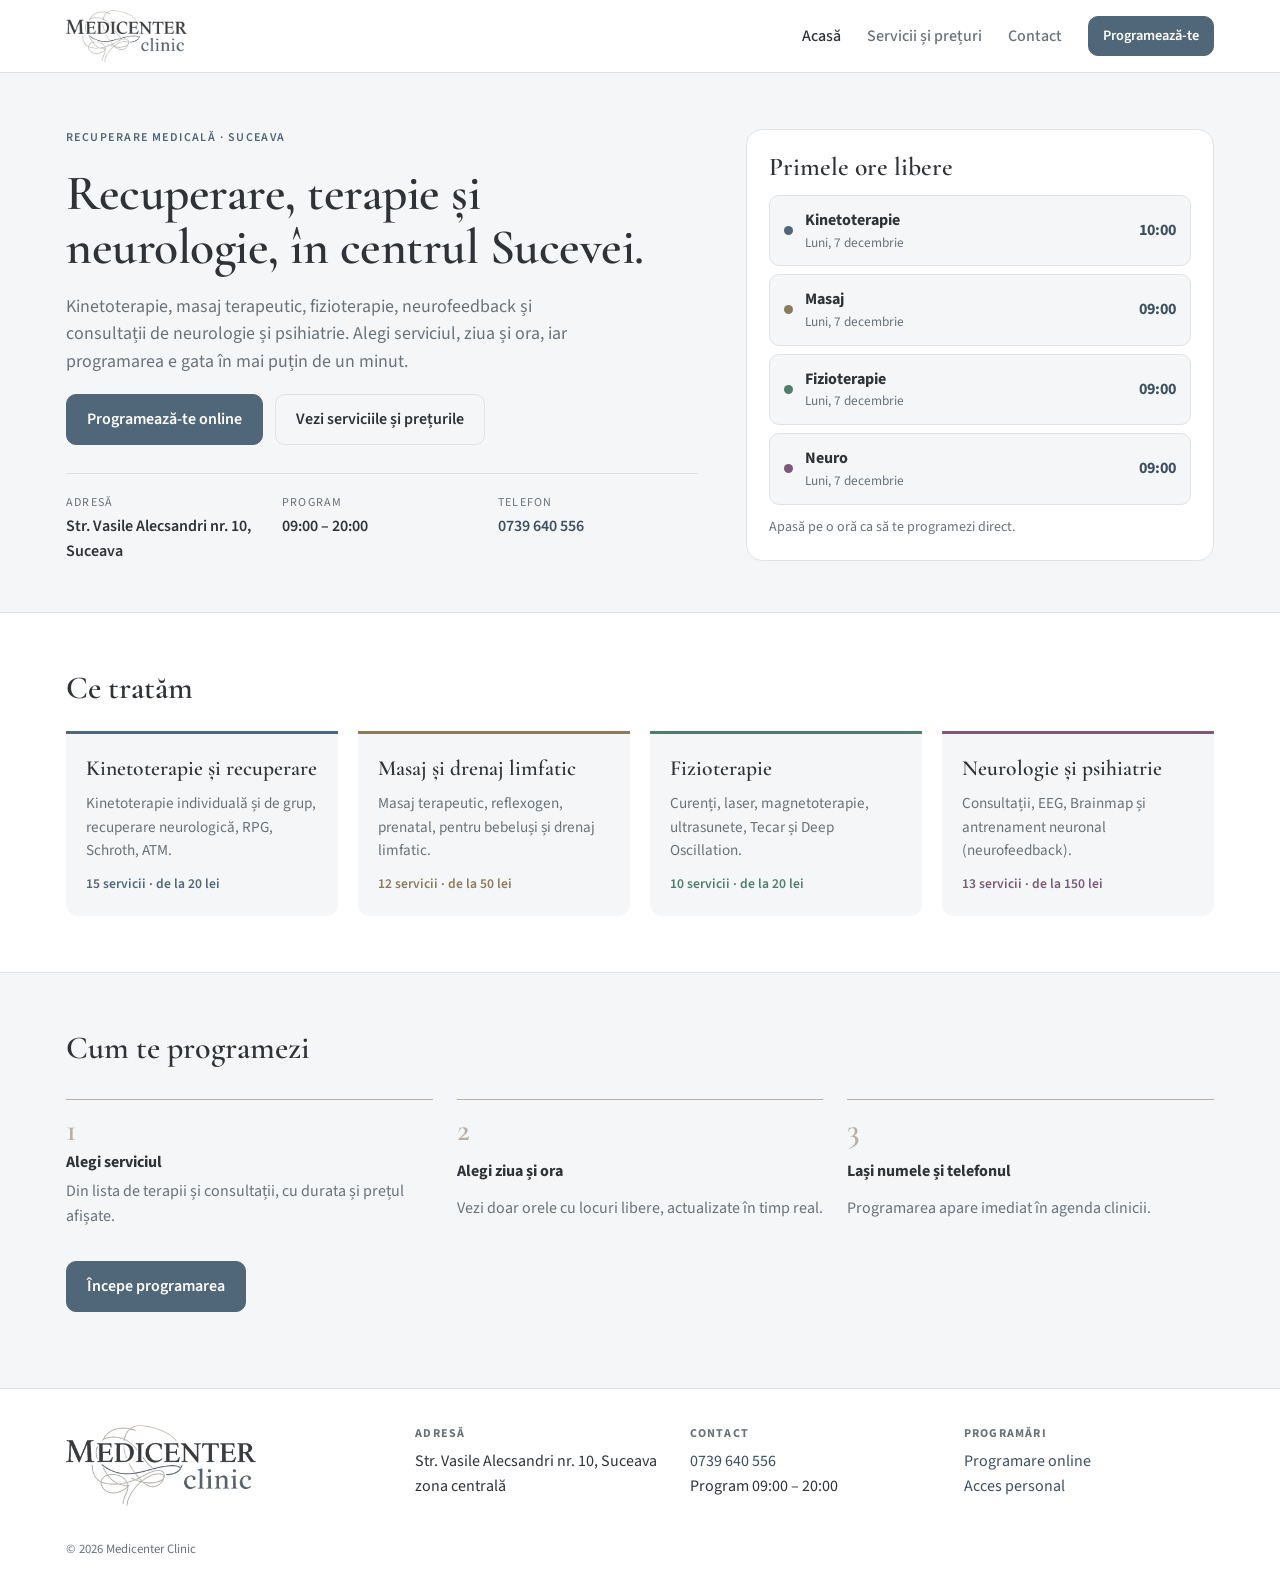
==== medicenter/index.html @ d3cb99fd "Add Medicenter Clinic site demo with online booking and staff agenda Static site (HTML, CSS, vanilla" ====
<!doctype html>
<html lang="ro">
<head>
<meta charset="utf-8">
<meta name="viewport" content="width=device-width, initial-scale=1, viewport-fit=cover">
<title>Medicenter Clinic · Suceava</title>
<meta name="description" content="Medicenter Clinic Suceava: kinetoterapie, masaj terapeutic, fizioterapie, neurofeedback, consultații de neurologie și psihiatrie. Programare online.">
<meta name="theme-color" content="#50677a">
<link rel="icon" href="img/logo.png">
<link rel="preconnect" href="https://fonts.googleapis.com">
<link rel="preconnect" href="https://fonts.gstatic.com" crossorigin>
<link rel="stylesheet" href="https://fonts.googleapis.com/css2?family=Cormorant+Garamond:wght@500;600;700&family=Source+Sans+3:wght@400;500;600;700&display=swap">
<link rel="stylesheet" href="css/style.css">
</head>
<body>
<!-- BODY:START -->
<header class="site-head">
  <div class="head-in">
    <a class="brand" href="#acasa" aria-label="Medicenter Clinic, prima pagină"><img src="img/logo.png" alt="Medicenter Clinic"></a>
    <button class="menu-btn" data-action="menu" aria-label="Meniu" aria-controls="menu">☰</button>
    <nav class="nav" id="menu">
      <a href="#acasa">Acasă</a>
      <a href="#servicii">Servicii și prețuri</a>
      <a href="#contact">Contact</a>
      <a class="btn primary small" href="#programare">Programează-te</a>
    </nav>
  </div>
</header>

<main id="app"></main>

<footer class="site-foot">
  <div class="wrap foot-in">
    <div>
      <img class="foot-logo" src="img/logo.png" alt="Medicenter Clinic">
    </div>
    <div>
      <h4>Adresă</h4>
      <p>Str. Vasile Alecsandri nr. 10, Suceava<br>zona centrală</p>
    </div>
    <div>
      <h4>Contact</h4>
      <p><a href="tel:+40739640556">0739 640 556</a><br>Program 09:00 – 20:00</p>
    </div>
    <div>
      <h4>Programări</h4>
      <p><a href="#programare">Programare online</a><br><a href="#admin">Acces personal</a></p>
    </div>
  </div>
  <p class="wrap copy">© 2026 Medicenter Clinic</p>
</footer>

<div class="toast" id="toast" role="status" aria-live="polite"></div>
<!-- BODY:END -->
<script src="js/data.js"></script>
<script src="js/utils.js"></script>
<script src="js/store.js"></script>
<script src="js/site.js"></script>
<script src="js/admin.js"></script>
<script src="js/main.js"></script>
</body>
</html>
---- medicenter/css/style.css ----
/* Layout: header cu logo, conținut pe o coloană de max 1180px, carduri doar pentru blocurile interactive.
   Culorile vin din logo: gri-cărbune pentru text, albastru-ardezie ca accent, bej-gri din liniile decorative. */
:root {
  --paper: #f5f6f7;
  --surface: #ffffff;
  --ink: #2f3337;
  --muted: #69727a;
  --line: #dfe3e6;
  --slate: #50677a;
  --slate-deep: #3c5061;
  --slate-soft: #e7edf2;
  --greige: #b8b0a3;
  --greige-soft: #efebe5;
  --ok: #2f7a5a;
  --ok-soft: #e3f1ea;
  --warn: #a8691b;
  --warn-soft: #f8eedf;
  --bad: #b04537;
  --bad-soft: #f7e5e2;
  --f-display: "Cormorant Garamond", "EB Garamond", Georgia, serif;
  --f-body: "Source Sans 3", "Segoe UI", system-ui, -apple-system, sans-serif;
  --radius: 12px;
  --gutter-l: max(16px, env(safe-area-inset-left, 0px));
  --gutter-r: max(16px, env(safe-area-inset-right, 0px));
  color-scheme: light;
}

* { box-sizing: border-box; }
html { -webkit-text-size-adjust: 100%; }
body {
  margin: 0;
  background: var(--paper);
  color: var(--ink);
  font: 400 16px/1.55 var(--f-body);
}
body::before {
  content: ""; position: fixed; inset: 0 0 auto; height: env(safe-area-inset-top, 0px);
  z-index: 30; background: var(--surface);
}
img { max-width: 100%; }
a { color: var(--slate-deep); }
h1, h2, h3 { text-wrap: balance; margin: 0; }
h1 { font: 600 clamp(2rem, 4.4vw, 3.1rem)/1.1 var(--f-display); letter-spacing: -0.01em; }
h2 { font: 600 1.6rem/1.2 var(--f-display); }
h3 { font-size: 1.05rem; font-weight: 600; }
p { margin: 0; }
button, input, select, textarea { font: inherit; color: inherit; }
:focus-visible { outline: 2px solid var(--slate); outline-offset: 2px; }
.sr { position: absolute; width: 1px; height: 1px; overflow: hidden; clip: rect(0 0 0 0); }
.muted { color: var(--muted); }
.small { font-size: 0.875rem; }
.eyebrow { text-transform: uppercase; letter-spacing: 0.12em; font-size: 0.75rem; font-weight: 600; color: var(--slate); }
.wrap { max-width: 1180px; margin: 0 auto; padding-left: var(--gutter-l); padding-right: var(--gutter-r); }

/* ---------- butoane ---------- */
.btn {
  display: inline-flex; align-items: center; justify-content: center; gap: 8px;
  padding: 12px 20px; border-radius: 10px; border: 1px solid var(--line);
  background: var(--surface); color: var(--ink); font-weight: 600; text-decoration: none; cursor: pointer;
  transition: background .15s, border-color .15s;
}
.btn:hover { border-color: var(--slate); }
.btn.primary { background: var(--slate); border-color: var(--slate); color: #fff; }
.btn.primary:hover { background: var(--slate-deep); }
.btn.ghost { background: transparent; }
.btn.small { padding: 8px 14px; font-size: 0.9rem; }
.btn.block { width: 100%; }
.btn.danger { background: var(--bad); border-color: var(--bad); color: #fff; }
.btn.danger-ghost { color: var(--bad); border-color: var(--bad-soft); background: var(--surface); }
.btn[disabled] { opacity: .45; cursor: not-allowed; }
.icon-btn {
  width: 36px; height: 36px; border-radius: 9px; border: 1px solid var(--line); background: var(--surface);
  cursor: pointer; font-size: 1.2rem; line-height: 1; display: inline-grid; place-items: center; color: var(--ink);
}
.icon-btn[disabled] { opacity: .35; cursor: not-allowed; }

/* ---------- header ---------- */
.site-head {
  position: sticky; top: env(safe-area-inset-top, 0px); z-index: 20;
  background: var(--surface); border-bottom: 1px solid var(--line);
}
.head-in {
  max-width: 1180px; margin: 0 auto; display: flex; align-items: center; justify-content: space-between; gap: 16px;
  padding: 10px var(--gutter-r) 10px var(--gutter-l);
}
.brand img { height: 52px; width: auto; display: block; }
.nav { display: flex; align-items: center; gap: 26px; }
.nav a:not(.btn) { color: var(--muted); text-decoration: none; font-weight: 500; }
.nav a:not(.btn).on, .nav a:not(.btn):hover { color: var(--ink); }
.menu-btn { display: none; background: none; border: 1px solid var(--line); border-radius: 9px; width: 42px; height: 42px; font-size: 1.2rem; cursor: pointer; }
body.is-admin .site-head, body.is-admin .site-foot { display: none; }

/* ---------- prima pagină ---------- */
.hero { display: grid; grid-template-columns: minmax(0, 1.35fr) minmax(0, 1fr); gap: 48px; padding-block: 56px 48px; align-items: start; }
.hero-text { display: grid; gap: 18px; min-width: 0; }
.lead { font-size: 1.12rem; color: var(--muted); max-width: 60ch; }
.hero-cta { display: flex; flex-wrap: wrap; gap: 12px; }
.facts { display: grid; grid-template-columns: repeat(3, minmax(0, 1fr)); gap: 16px; margin: 10px 0 0; padding-top: 20px; border-top: 1px solid var(--line); }
.facts dt { font-size: 0.75rem; text-transform: uppercase; letter-spacing: .1em; color: var(--muted); }
.facts dd { margin: 2px 0 0; font-weight: 600; }
.facts a { text-decoration: none; }
.nextfree {
  background: var(--surface); border: 1px solid var(--line); border-radius: 16px; padding: 22px;
  display: grid; gap: 12px; position: relative; overflow: hidden;
}
.nextfree ul { list-style: none; margin: 0; padding: 0; display: grid; gap: 8px; }
.nf {
  width: 100%; display: flex; align-items: center; gap: 12px; text-align: left; cursor: pointer;
  padding: 12px 14px; border-radius: 10px; border: 1px solid var(--line); background: var(--paper);
}
.nf:hover { border-color: var(--slate); background: var(--slate-soft); }
.nf-main { display: grid; flex: 1; min-width: 0; }
.nf-main small { color: var(--muted); }
.nf-time { font-weight: 700; font-variant-numeric: tabular-nums; color: var(--slate-deep); }
.dot { display: inline-block; width: 9px; height: 9px; border-radius: 50%; flex: none; margin-right: 6px; vertical-align: 1px; }
.nf .dot { margin: 0; }

.band { background: var(--surface); border-block: 1px solid var(--line); padding-block: 56px; }
.section-title { margin-bottom: 24px; font-size: 2rem; }
.cats { display: grid; grid-template-columns: repeat(4, minmax(0, 1fr)); gap: 20px; }
.cat {
  display: grid; gap: 10px; align-content: start; padding: 22px 20px; text-decoration: none; color: var(--ink);
  border-top: 3px solid var(--cat); background: var(--paper); border-radius: 0 0 var(--radius) var(--radius);
}
.cat:hover { background: var(--greige-soft); }
.cat h3 { font: 600 1.35rem/1.2 var(--f-display); }
.cat p { color: var(--muted); font-size: 0.95rem; }
.cat-meta { font-size: 0.85rem; font-weight: 600; color: var(--cat); }

.how { padding-block: 56px; display: grid; gap: 8px; justify-items: start; }
.steps-list { list-style: none; counter-reset: s; margin: 0 0 24px; padding: 0; display: grid; grid-template-columns: repeat(3, minmax(0, 1fr)); gap: 24px; width: 100%; }
.steps-list li { counter-increment: s; display: grid; gap: 4px; padding-top: 14px; border-top: 1px solid var(--greige); }
.steps-list li::before { content: counter(s); font: 600 2rem/1 var(--f-display); color: var(--greige); }
.steps-list span { color: var(--muted); }

/* ---------- pagini generale ---------- */
.page { padding-block: 44px 64px; display: grid; gap: 18px; }
.card { background: var(--surface); border: 1px solid var(--line); border-radius: var(--radius); padding: 22px; min-width: 0; }
.card-title { font: 600 1.35rem/1.2 var(--f-display); margin-bottom: 14px; }
.chips { display: flex; flex-wrap: wrap; gap: 8px; }
.chip { border: 1px solid var(--line); background: var(--surface); border-radius: 999px; padding: 7px 16px; cursor: pointer; font-weight: 500; }
.chip.on { background: var(--slate); border-color: var(--slate); color: #fff; }

/* listă de prețuri */
.pricelist { margin-top: 18px; }
.pricelist h2 { padding-bottom: 8px; border-bottom: 2px solid var(--cat); }
.pk-title { margin: 22px 0 4px; color: var(--muted); text-transform: uppercase; letter-spacing: .1em; font-size: 0.78rem; }
.prices { list-style: none; margin: 0; padding: 0; }
.prices li { display: grid; grid-template-columns: minmax(0, 1fr) auto auto; gap: 18px; align-items: center; padding: 14px 0; border-bottom: 1px solid var(--line); }
.p-name { min-width: 0; }
.p-name small, .svc-name small { display: block; color: var(--muted); font-size: 0.85rem; }
.p-price { font-weight: 600; text-align: right; font-variant-numeric: tabular-nums; max-width: 260px; }

/* contact */
.contact-grid { display: grid; grid-template-columns: repeat(3, minmax(0, 1fr)); gap: 18px; margin: 8px 0 10px; }
.contact-grid .card { display: grid; gap: 10px; align-content: start; justify-items: start; }
.big { font-size: 1.35rem; font-weight: 600; }
.big a { text-decoration: none; }
.contact > .btn { justify-self: start; }

/* ---------- programare ---------- */
.stepper { list-style: none; margin: 4px 0 6px; padding: 0; display: flex; flex-wrap: wrap; gap: 10px; }
.stepper li > * {
  display: inline-flex; align-items: center; gap: 10px; padding: 6px 16px 6px 6px; border-radius: 999px;
  border: 1px solid var(--line); background: var(--surface); color: var(--muted); font-weight: 500;
}
.stepper button { cursor: pointer; }
.stepper i { font-style: normal; width: 26px; height: 26px; border-radius: 50%; display: grid; place-items: center; background: var(--paper); font-weight: 700; font-size: 0.85rem; }
.stepper .on > * { border-color: var(--slate); color: var(--ink); font-weight: 600; }
.stepper .on i { background: var(--slate-soft); color: var(--slate-deep); }
.stepper .done > * { color: var(--ink); }
.stepper .done i { background: var(--slate); color: #fff; }

.bk-grid { display: grid; grid-template-columns: minmax(0, 1fr) 320px; gap: 20px; align-items: start; }
.bk-main { display: grid; gap: 16px; min-width: 0; }
.summary { position: sticky; top: calc(env(safe-area-inset-top, 0px) + 84px); display: grid; gap: 4px; }
.summary .btn { margin-top: 12px; }
.sum-row { display: flex; justify-content: space-between; gap: 14px; padding: 9px 0; border-bottom: 1px dashed var(--line); font-size: 0.95rem; }
.sum-row span { color: var(--muted); }
.sum-row b { text-align: right; }

.svc-pick { list-style: none; margin: 16px 0 0; padding: 0; display: grid; gap: 8px; }
.svc {
  width: 100%; display: flex; justify-content: space-between; align-items: center; gap: 16px; text-align: left;
  padding: 13px 16px; border-radius: 10px; border: 1px solid var(--line); background: var(--surface); cursor: pointer;
}
.svc:hover { border-color: var(--slate); }
.svc.on { border-color: var(--slate); background: var(--slate-soft); box-shadow: inset 3px 0 0 var(--slate); }
.svc-name { min-width: 0; font-weight: 500; }
.svc-price { font-weight: 600; white-space: nowrap; font-variant-numeric: tabular-nums; }

.date-grid { display: grid; grid-template-columns: minmax(0, 1fr) minmax(0, 1fr); gap: 16px; }
.cal-head { display: flex; justify-content: space-between; align-items: center; }
.cal-head .card-title { margin: 0; }
.cal-nav { display: flex; gap: 6px; }
.cal { display: grid; grid-template-columns: repeat(7, minmax(0, 1fr)); gap: 5px; margin-top: 14px; text-align: center; }
.cal .dn { font-size: 0.75rem; color: var(--muted); font-weight: 600; padding-bottom: 4px; }
.cal .d { aspect-ratio: 1 / 1; max-height: 46px; border-radius: 9px; display: grid; place-items: center; font-variant-numeric: tabular-nums; border: 0; }
.cal .d.off { color: #c2c8cd; }
.cal .d.full { color: var(--muted); text-decoration: line-through; background: var(--paper); }
.cal .d.free { background: var(--slate-soft); color: var(--slate-deep); font-weight: 700; cursor: pointer; }
.cal .d.free:hover { outline: 1px solid var(--slate); }
.cal .d.sel { background: var(--slate); color: #fff; }
.legend { display: flex; flex-wrap: wrap; gap: 14px; margin-top: 14px; font-size: 0.8rem; color: var(--muted); }
.lg { display: inline-block; width: 10px; height: 10px; border-radius: 3px; margin-right: 6px; vertical-align: -1px; }
.lg.free { background: var(--slate-soft); } .lg.sel { background: var(--slate); } .lg.full { background: var(--line); }

.slots { display: grid; grid-template-columns: repeat(3, minmax(0, 1fr)); gap: 8px; }
.slot {
  display: grid; gap: 1px; padding: 10px 4px; border-radius: 10px; border: 1px solid var(--line); background: var(--surface);
  text-align: center; font-weight: 700; font-variant-numeric: tabular-nums; cursor: pointer;
}
.slot small { font-size: 0.72rem; font-weight: 500; color: var(--ok); }
.slot.few small { color: var(--warn); }
.slot.full { background: var(--paper); border-color: transparent; color: #a5adb3; cursor: default; text-decoration: line-through; }
.slot.full small { color: #a5adb3; text-decoration: none; }
.slot.sel { background: var(--slate); border-color: var(--slate); color: #fff; }
.slot.sel small { color: #dbe5ec; }
.slot:not(.full):hover { border-color: var(--slate); }
.bk-actions { display: flex; justify-content: space-between; gap: 12px; flex-wrap: wrap; }

.form { display: grid; gap: 6px; }
.form label { font-size: 0.875rem; color: var(--muted); margin-top: 8px; }
.form input:not([type=checkbox]), .form select, .form textarea {
  width: 100%; padding: 11px 13px; border: 1px solid var(--line); border-radius: 9px; background: var(--surface); min-width: 0;
}
.form input:focus, .form select:focus, .form textarea:focus { border-color: var(--slate); outline: none; box-shadow: 0 0 0 3px var(--slate-soft); }
.form .check { display: flex; gap: 10px; align-items: flex-start; color: var(--ink); margin: 12px 0 6px; }
.form .check input { margin-top: 4px; width: 18px; height: 18px; accent-color: var(--slate); flex: none; }
.form-error { color: var(--bad); background: var(--bad-soft); padding: 9px 12px; border-radius: 8px; font-size: 0.9rem; }
.form .bk-actions, .form > .btn { margin-top: 12px; }
.row2 { display: grid; grid-template-columns: minmax(0, 1fr) minmax(0, 1fr); gap: 10px; }

.done-card { max-width: 640px; display: grid; gap: 8px; }
.done-card h1 { margin-bottom: 10px; font-size: clamp(1.8rem, 4vw, 2.5rem); }
.done-card .muted { margin-top: 12px; }

/* ---------- footer ---------- */
.site-foot { background: var(--surface); border-top: 1px solid var(--line); padding-block: 36px 20px; margin-top: 20px; }
.foot-in { display: grid; grid-template-columns: 1.3fr 1fr 1fr 1fr; gap: 24px; }
.foot-logo { width: 190px; }
.site-foot h4 { margin: 0 0 6px; font-size: 0.75rem; text-transform: uppercase; letter-spacing: .1em; color: var(--muted); }
.site-foot a { text-decoration: none; }
.copy { margin-top: 26px; font-size: 0.8rem; color: var(--muted); }

.toast {
  position: fixed; left: 50%; bottom: calc(20px + env(safe-area-inset-bottom, 0px)); transform: translate(-50%, 20px);
  background: var(--ink); color: #fff; padding: 12px 18px; border-radius: 10px; font-weight: 500; z-index: 50;
  opacity: 0; pointer-events: none; transition: opacity .2s, transform .2s; max-width: calc(100vw - 32px);
}
.toast.show { opacity: 1; transform: translate(-50%, 0); }
.toast.ok { background: var(--ok); }
.toast.bad { background: var(--bad); }

/* ---------- admin ---------- */
.admin-login { min-height: 100vh; display: grid; place-items: center; padding: 24px var(--gutter-r) 24px var(--gutter-l); }
.admin-login .form { width: min(400px, 100%); gap: 8px; }
.login-logo { width: 200px; margin: 0 auto 10px; display: block; }
.admin-login h1 { font-size: 1.8rem; }
.demo-note { font-size: 0.82rem; color: var(--warn); background: var(--warn-soft); padding: 8px 12px; border-radius: 8px; margin-top: 8px; }

.adm-bar { background: var(--surface); border-bottom: 1px solid var(--line); position: sticky; top: env(safe-area-inset-top, 0px); z-index: 20; }
.adm-bar-in { display: flex; align-items: center; gap: 20px; padding: 8px var(--gutter-r) 8px var(--gutter-l); flex-wrap: wrap; }
.adm-brand img { height: 36px; display: block; }
.adm-tabs { display: flex; gap: 4px; }
.adm-tabs button { border: 0; background: none; padding: 9px 14px; border-radius: 9px; font-weight: 600; color: var(--muted); cursor: pointer; }
.adm-tabs button.on { background: var(--slate-soft); color: var(--slate-deep); }
.adm-bar-right { margin-left: auto; display: flex; gap: 8px; }

.adm-body { display: grid; grid-template-columns: minmax(0, 1fr) 320px; gap: 18px; padding: 18px var(--gutter-r) 40px var(--gutter-l); align-items: start; }
.adm-main { min-width: 0; display: grid; gap: 12px; }
.adm-toolbar { display: flex; justify-content: space-between; align-items: center; gap: 12px; flex-wrap: wrap; }
.tb-group { display: flex; align-items: center; gap: 8px; flex-wrap: wrap; }
.adm-title { font: 600 1.6rem/1.2 var(--f-display); margin-left: 6px; }
.adm-toolbar select { padding: 8px 12px; border: 1px solid var(--line); border-radius: 9px; background: var(--surface); }
.adm-legend { display: flex; flex-wrap: wrap; gap: 16px; font-size: 0.82rem; color: var(--muted); align-items: center; }
.adm-legend i { display: inline-block; width: 9px; height: 9px; border-radius: 50%; margin-right: 6px; }
.cap-info { margin-left: auto; }
.cap-info b { color: var(--ink); }

.day-tabs { display: grid; grid-auto-flow: column; grid-auto-columns: minmax(0, 1fr); gap: 6px; }
.day-tabs button { border: 1px solid var(--line); background: var(--surface); border-radius: 10px; padding: 6px 0; display: grid; font-size: 0.75rem; color: var(--muted); cursor: pointer; }
.day-tabs b { font-size: 1.1rem; color: var(--ink); }
.day-tabs .on { background: var(--slate); border-color: var(--slate); color: #dbe5ec; }
.day-tabs .on b { color: #fff; }
.day-tabs .today:not(.on) { border-color: var(--slate); }

.ag-scroll { overflow-x: auto; background: var(--surface); border: 1px solid var(--line); border-radius: var(--radius); }
.ag { display: grid; min-width: 0; }
.ag-corner, .ag-day { position: sticky; top: 0; background: var(--surface); border-bottom: 1px solid var(--line); z-index: 2; }
.ag-day { text-align: center; padding: 8px 4px; font-size: 0.78rem; color: var(--muted); border-left: 1px solid var(--line); }
.ag-day b { display: block; font-size: 1.2rem; color: var(--ink); }
.ag-day.today b { color: var(--slate); }
.ag-day.today { box-shadow: inset 0 -3px 0 var(--slate); }
.ag-hour { font-size: 0.75rem; color: var(--muted); text-align: right; padding: 6px 8px 0 0; border-bottom: 1px solid var(--line); font-variant-numeric: tabular-nums; }
.ag-cell {
  border-left: 1px solid var(--line); border-bottom: 1px solid var(--line); padding: 4px; min-height: 64px;
  display: flex; flex-direction: column; gap: 3px; cursor: copy; min-width: 0;
}
.ag-cell:hover { background: var(--paper); }
.ag-cell.past { background: repeating-linear-gradient(-45deg, transparent 0 6px, #f3f4f5 6px 7px); }
.ag-cell.lvl-lo { background: var(--ok-soft); }
.ag-cell.lvl-mid { background: var(--warn-soft); }
.ag-cell.lvl-full { background: var(--bad-soft); }
.ag-cell.picked { outline: 2px dashed var(--slate); outline-offset: -2px; }
.ag-cell.drop-ok { outline: 2px dashed var(--ok); outline-offset: -2px; background: var(--ok-soft); }
.ag-cell.drop-bad { outline: 2px dashed var(--bad); outline-offset: -2px; background: var(--bad-soft); }
.cell-top { display: flex; justify-content: flex-end; min-height: 18px; }
.cnt { font-size: 0.7rem; font-weight: 700; padding: 1px 7px; border-radius: 999px; color: #fff; font-variant-numeric: tabular-nums; }
.cnt.lo { background: var(--ok); } .cnt.mid { background: var(--warn); } .cnt.full { background: var(--bad); }
.cnt.empty { color: var(--muted); background: transparent; border: 1px solid var(--line); }
.cnt.neutral { background: var(--slate-soft); color: var(--slate-deep); }
.bchip {
  display: grid; text-align: left; border-left: 3px solid var(--cat); background: var(--surface);
  border-radius: 6px; padding: 3px 6px; cursor: pointer; box-shadow: 0 0 0 1px var(--line); min-width: 0;
}
.bchip[draggable="true"] { cursor: grab; }
.bchip:hover { box-shadow: 0 0 0 1px var(--slate); }
.bchip.on { box-shadow: 0 0 0 2px var(--slate); }
.bchip.cont { opacity: .65; }
.bchip.dragging { opacity: .4; }
.bn { font-size: 0.8rem; font-weight: 600; white-space: nowrap; overflow: hidden; text-overflow: ellipsis; }
.bs { font-size: 0.7rem; color: var(--muted); white-space: nowrap; overflow: hidden; text-overflow: ellipsis; }

.adm-panel { display: grid; gap: 12px; position: sticky; top: calc(env(safe-area-inset-top, 0px) + 70px); }
.adm-panel .card { padding: 18px; display: grid; gap: 6px; }
.adm-panel h3 { margin-bottom: 4px; }
.panel-head { display: flex; justify-content: space-between; align-items: flex-start; gap: 10px; }
.panel-head .card-title { margin: 0; }
.kv { display: flex; justify-content: space-between; gap: 12px; padding: 7px 0; border-bottom: 1px dashed var(--line); font-size: 0.92rem; }
.kv span { color: var(--muted); }
.kv b { text-align: right; }
.tag { justify-self: start; font-size: 0.72rem; font-weight: 700; text-transform: uppercase; letter-spacing: .06em; padding: 3px 9px; border-radius: 999px; background: var(--warn-soft); color: var(--warn); }
.tag.online { background: var(--ok-soft); color: var(--ok); }
.tag.phone { background: var(--slate-soft); color: var(--slate-deep); }
.note-box { background: var(--greige-soft); border-radius: 8px; padding: 10px 12px; font-size: 0.9rem; margin-top: 6px; }
.help ul { margin: 0; padding-left: 18px; display: grid; gap: 6px; font-size: 0.9rem; color: var(--muted); }

.adm-settings { padding-block: 24px 48px; display: grid; gap: 18px; max-width: 760px; }
.adm-settings .adm-title { margin: 0 0 10px; }
.adm-settings h3 { margin-top: 18px; }
.cap-grid { display: grid; grid-template-columns: minmax(0, 1fr) 110px; gap: 8px 14px; align-items: center; margin-top: 6px; }
.cap-grid label { margin: 0; color: var(--ink); }
.days { border: 0; padding: 0; margin: 12px 0 0; display: flex; flex-wrap: wrap; gap: 8px 16px; }
.days legend { font-size: 0.875rem; color: var(--muted); margin-bottom: 6px; }
.days label { display: flex; align-items: center; gap: 6px; margin: 0; color: var(--ink); }
.days input { accent-color: var(--slate); width: 17px; height: 17px; }
.inline { display: flex; align-items: center; gap: 10px; }
.inline input { width: 110px !important; }

/* ---------- ecrane mici ---------- */
@media (max-width: 980px) {
  .hero { grid-template-columns: minmax(0, 1fr); padding-block: 36px; }
  .cats { grid-template-columns: repeat(2, minmax(0, 1fr)); }
  .bk-grid { grid-template-columns: minmax(0, 1fr); }
  .summary { position: static; }
  .adm-body { grid-template-columns: minmax(0, 1fr); }
  .adm-panel { position: static; }
}
@media (max-width: 760px) {
  .menu-btn { display: block; }
  .nav { display: none; position: absolute; left: 0; right: 0; top: 100%; background: var(--surface); border-bottom: 1px solid var(--line);
    flex-direction: column; align-items: stretch; gap: 0; padding: 8px var(--gutter-r) 16px var(--gutter-l); }
  .nav.open { display: flex; }
  .nav a:not(.btn) { padding: 12px 0; border-bottom: 1px solid var(--line); }
  .nav .btn { margin-top: 12px; }
  .brand img { height: 38px; }
  .facts { grid-template-columns: minmax(0, 1fr); }
  .cats, .steps-list, .contact-grid, .date-grid { grid-template-columns: minmax(0, 1fr); }
  .prices li { grid-template-columns: minmax(0, 1fr) auto; }
  .prices li .btn { grid-column: 1 / -1; justify-self: start; }
  .p-price { text-align: right; }
  .foot-in { grid-template-columns: minmax(0, 1fr) minmax(0, 1fr); }
  .adm-title { font-size: 1.3rem; }
  .cap-info { margin-left: 0; }
  .adm-bar-in { gap: 10px; }
  .adm-bar-right .btn { padding: 7px 10px; }
}
@media (prefers-reduced-motion: reduce) {
  * { transition: none !important; scroll-behavior: auto !important; }
}
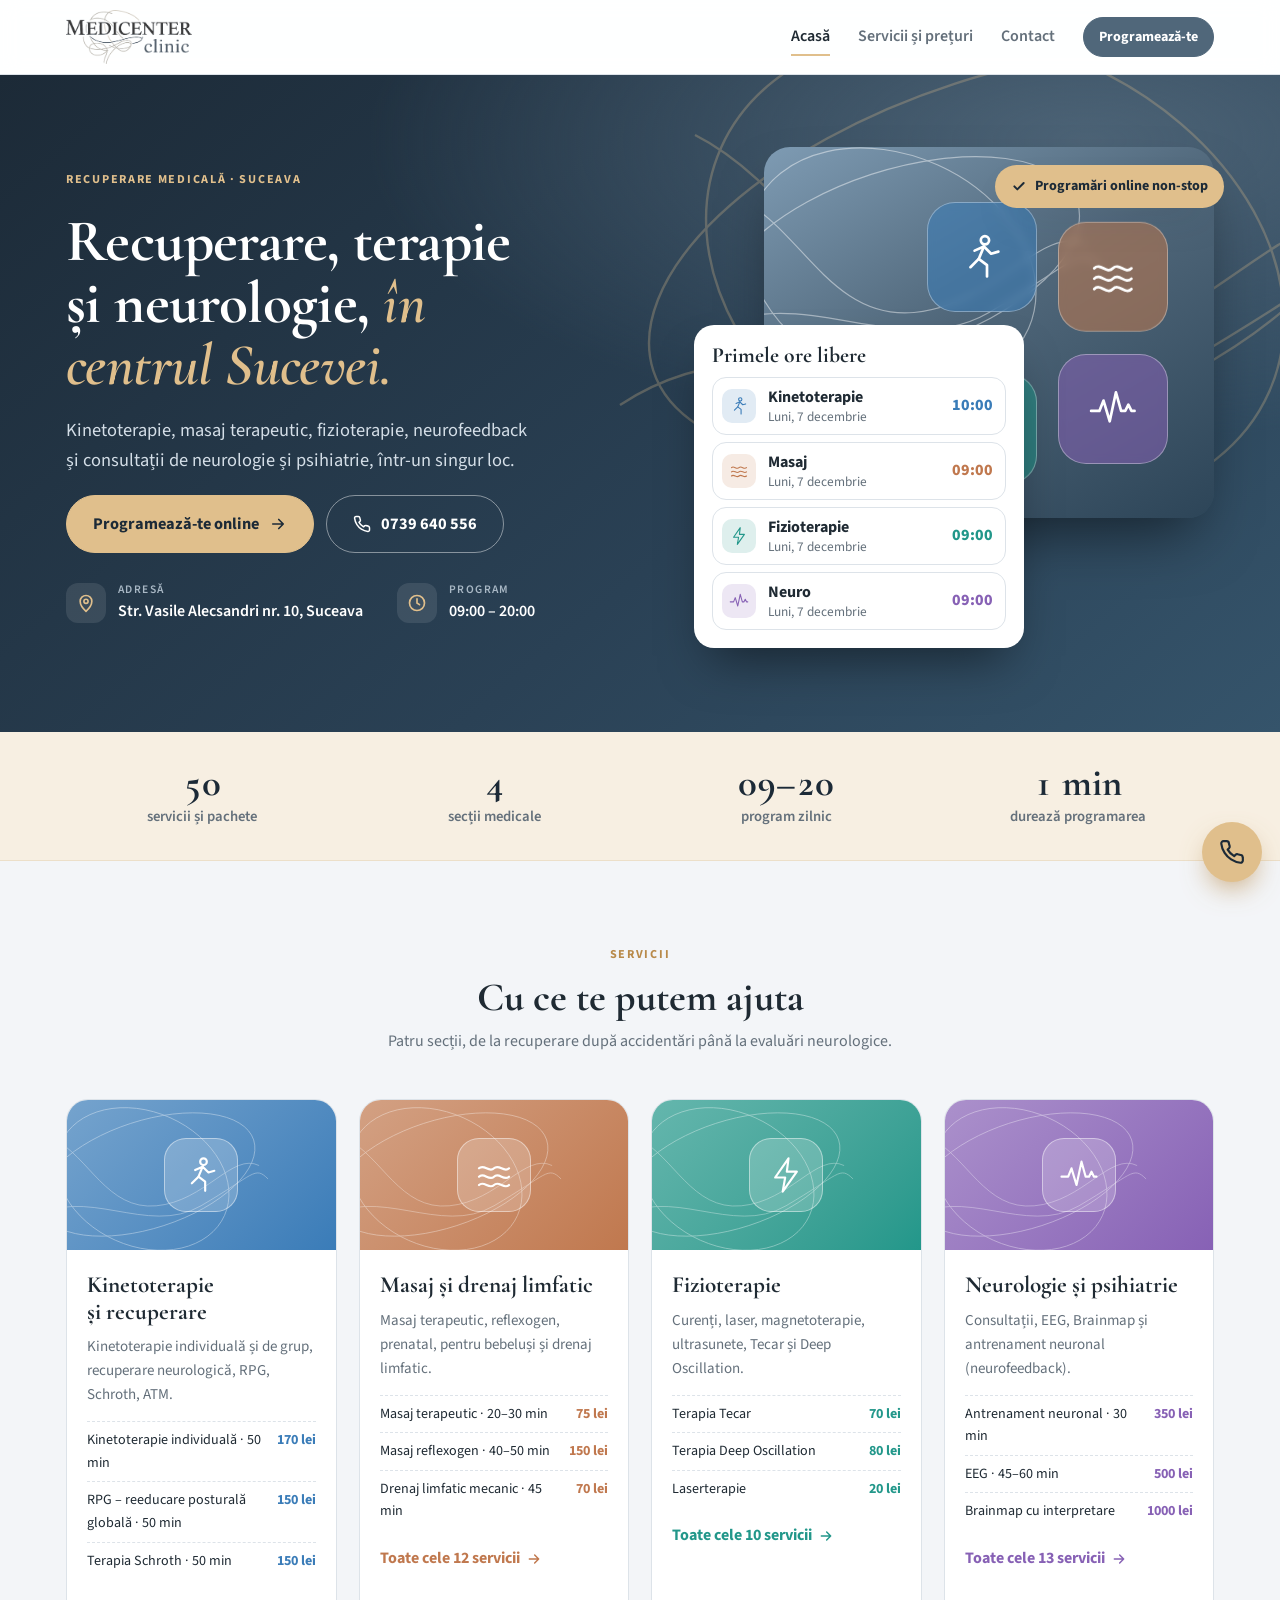
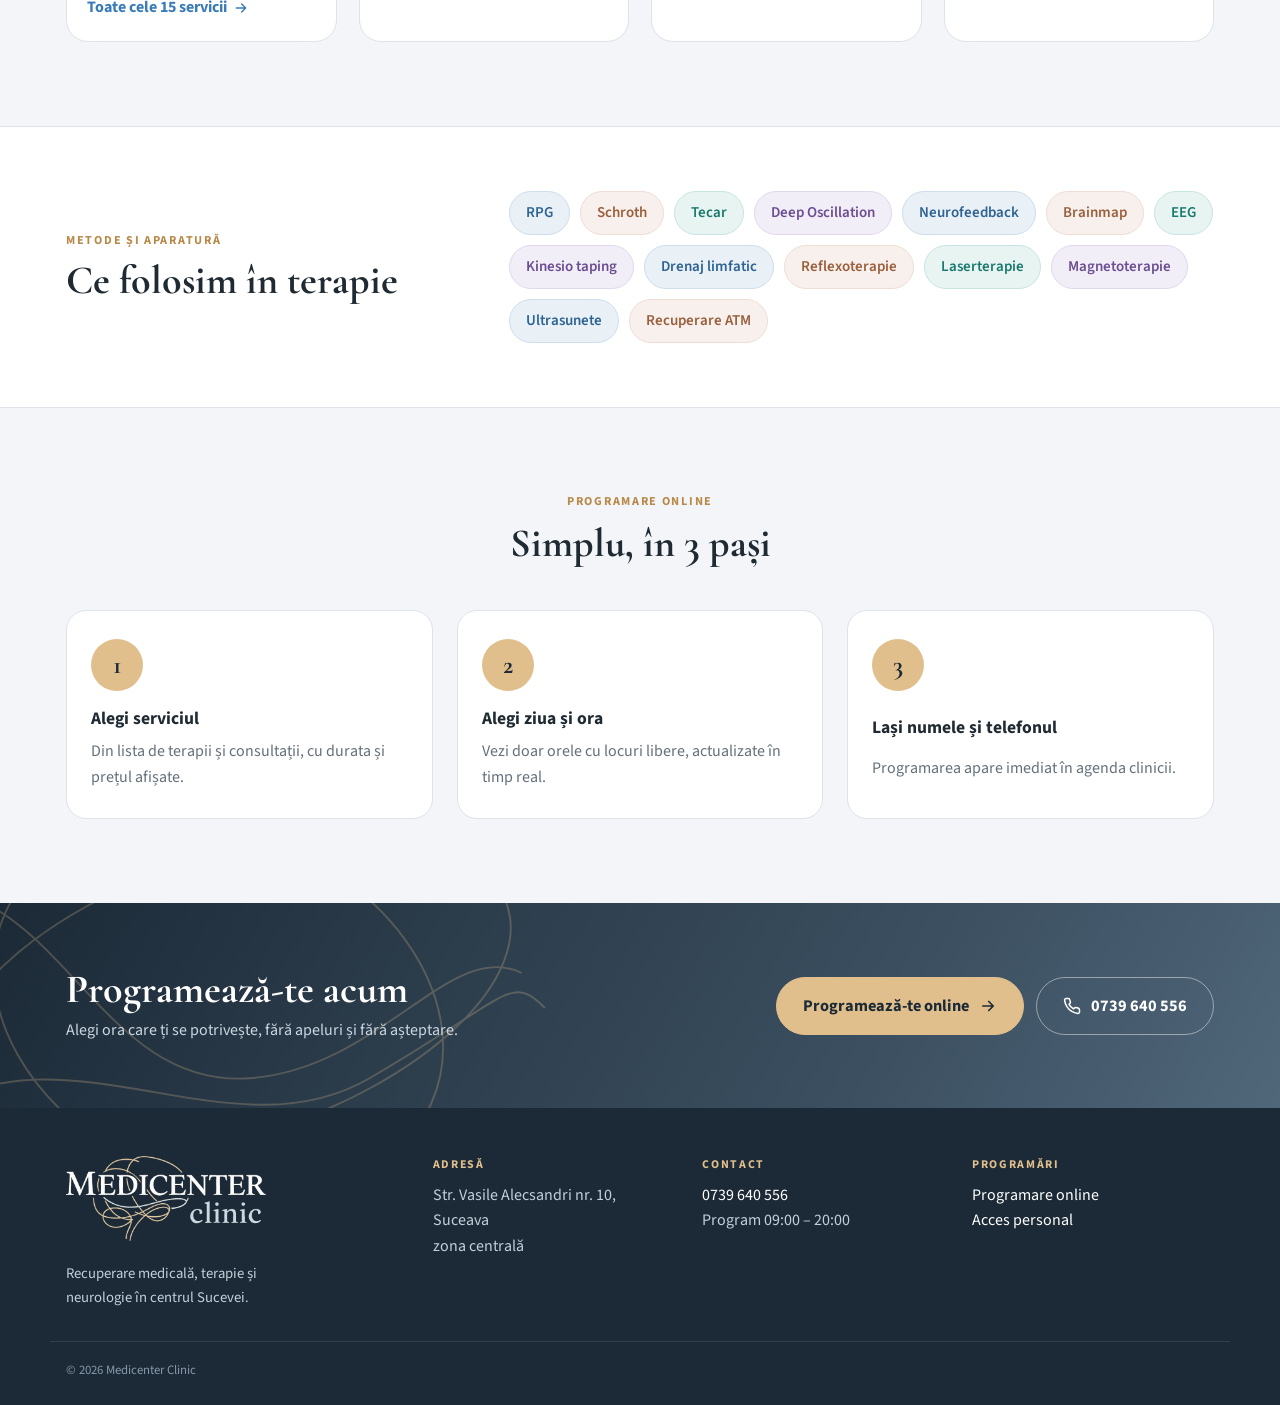
==== commit 3b296a16: "Redesign Medicenter site with livelier visuals and installable staff agenda Dark brand hero with log" ====
--- a/medicenter/index.html
+++ b/medicenter/index.html
@@ -5,11 +5,12 @@
 <meta name="viewport" content="width=device-width, initial-scale=1, viewport-fit=cover">
 <title>Medicenter Clinic · Suceava</title>
 <meta name="description" content="Medicenter Clinic Suceava: kinetoterapie, masaj terapeutic, fizioterapie, neurofeedback, consultații de neurologie și psihiatrie. Programare online.">
-<meta name="theme-color" content="#50677a">
-<link rel="icon" href="img/logo.png">
+<meta name="theme-color" content="#1f2d3a">
+<link rel="icon" href="img/icon-192.png">
+<link rel="apple-touch-icon" href="img/icon-192.png">
 <link rel="preconnect" href="https://fonts.googleapis.com">
 <link rel="preconnect" href="https://fonts.gstatic.com" crossorigin>
-<link rel="stylesheet" href="https://fonts.googleapis.com/css2?family=Cormorant+Garamond:wght@500;600;700&family=Source+Sans+3:wght@400;500;600;700&display=swap">
+<link rel="stylesheet" href="https://fonts.googleapis.com/css2?family=Cormorant+Garamond:ital,wght@0,500;0,600;0,700;1,600&family=Source+Sans+3:wght@400;500;600;700&display=swap">
 <link rel="stylesheet" href="css/style.css">
 </head>
 <body>
@@ -32,7 +33,8 @@
 <footer class="site-foot">
   <div class="wrap foot-in">
     <div>
-      <img class="foot-logo" src="img/logo.png" alt="Medicenter Clinic">
+      <img class="foot-logo" src="img/logo-light.png" alt="Medicenter Clinic">
+      <p class="foot-tag">Recuperare medicală, terapie și neurologie în centrul Sucevei.</p>
     </div>
     <div>
       <h4>Adresă</h4>
@@ -44,11 +46,13 @@
     </div>
     <div>
       <h4>Programări</h4>
-      <p><a href="#programare">Programare online</a><br><a href="#admin">Acces personal</a></p>
+      <p><a href="#programare">Programare online</a><br><a href="agenda.html">Acces personal</a></p>
     </div>
   </div>
   <p class="wrap copy">© 2026 Medicenter Clinic</p>
 </footer>
+
+<a class="fab" href="tel:+40739640556" aria-label="Sună la clinică: 0739 640 556"><svg viewBox="0 0 24 24" fill="none" stroke="currentColor" stroke-width="2" stroke-linecap="round" stroke-linejoin="round"><path d="M22 16.9v3a2 2 0 0 1-2.2 2 19.8 19.8 0 0 1-8.6-3.1 19.5 19.5 0 0 1-6-6A19.8 19.8 0 0 1 2.1 4.2 2 2 0 0 1 4.1 2h3a2 2 0 0 1 2 1.7c.1.9.4 1.8.7 2.7a2 2 0 0 1-.5 2.1L8 9.8a16 16 0 0 0 6 6l1.3-1.3a2 2 0 0 1 2.1-.4c.9.3 1.8.6 2.7.7a2 2 0 0 1 1.7 2z"/></svg></a>
 
 <div class="toast" id="toast" role="status" aria-live="polite"></div>
 <!-- BODY:END -->
--- a/medicenter/css/style.css
+++ b/medicenter/css/style.css
@@ -1,325 +1,502 @@
-/* Layout: header cu logo, conținut pe o coloană de max 1180px, carduri doar pentru blocurile interactive.
-   Culorile vin din logo: gri-cărbune pentru text, albastru-ardezie ca accent, bej-gri din liniile decorative. */
+/* Layout: benzi pe toată lățimea (hero închis, statistici, secții, bandă de programare), conținut max 1180px.
+   Culori din logo: bleumarin-ardezie pentru benzile închise, auriu-nisip din liniile decorative ca accent,
+   plus câte o culoare vie pentru fiecare secție (kineto albastru, masaj teracotă, fizio turcoaz, neuro violet). */
 :root {
-  --paper: #f5f6f7;
-  --surface: #ffffff;
-  --ink: #2f3337;
-  --muted: #69727a;
-  --line: #dfe3e6;
+  --navy: #1c2a37;
+  --navy-2: #2a4155;
   --slate: #50677a;
   --slate-deep: #3c5061;
-  --slate-soft: #e7edf2;
-  --greige: #b8b0a3;
-  --greige-soft: #efebe5;
-  --ok: #2f7a5a;
-  --ok-soft: #e3f1ea;
-  --warn: #a8691b;
-  --warn-soft: #f8eedf;
-  --bad: #b04537;
-  --bad-soft: #f7e5e2;
+  --slate-soft: #e6eef4;
+  --sand: #e0bf8c;
+  --sand-deep: #b88a4a;
+  --sand-soft: #f7efe2;
+  --paper: #f3f5f8;
+  --surface: #ffffff;
+  --ink: #1f2a33;
+  --muted: #64707b;
+  --line: #dde3e9;
+  --ok: #23845f;
+  --ok-soft: #e1f3ea;
+  --warn: #b0701c;
+  --warn-soft: #fbefdc;
+  --bad: #b8433a;
+  --bad-soft: #f9e4e1;
   --f-display: "Cormorant Garamond", "EB Garamond", Georgia, serif;
   --f-body: "Source Sans 3", "Segoe UI", system-ui, -apple-system, sans-serif;
-  --radius: 12px;
+  --radius: 16px;
+  --shadow: 0 18px 40px -18px rgba(28, 42, 55, .35);
   --gutter-l: max(16px, env(safe-area-inset-left, 0px));
   --gutter-r: max(16px, env(safe-area-inset-right, 0px));
   color-scheme: light;
 }
 
 * { box-sizing: border-box; }
-html { -webkit-text-size-adjust: 100%; }
-body {
-  margin: 0;
-  background: var(--paper);
-  color: var(--ink);
-  font: 400 16px/1.55 var(--f-body);
-}
+html { -webkit-text-size-adjust: 100%; scroll-behavior: smooth; }
+body { margin: 0; background: var(--paper); color: var(--ink); font: 400 16px/1.6 var(--f-body); overflow-x: hidden; }
 body::before {
   content: ""; position: fixed; inset: 0 0 auto; height: env(safe-area-inset-top, 0px);
   z-index: 30; background: var(--surface);
 }
-img { max-width: 100%; }
+img, svg { max-width: 100%; }
 a { color: var(--slate-deep); }
 h1, h2, h3 { text-wrap: balance; margin: 0; }
-h1 { font: 600 clamp(2rem, 4.4vw, 3.1rem)/1.1 var(--f-display); letter-spacing: -0.01em; }
-h2 { font: 600 1.6rem/1.2 var(--f-display); }
-h3 { font-size: 1.05rem; font-weight: 600; }
+h1 { font: 700 clamp(2.3rem, 5vw, 3.7rem)/1.05 var(--f-display); letter-spacing: -0.01em; }
+h2 { font: 700 clamp(1.8rem, 3.4vw, 2.5rem)/1.12 var(--f-display); }
+h3 { font-size: 1.05rem; font-weight: 700; }
 p { margin: 0; }
 button, input, select, textarea { font: inherit; color: inherit; }
-:focus-visible { outline: 2px solid var(--slate); outline-offset: 2px; }
+:focus-visible { outline: 2px solid var(--sand-deep); outline-offset: 2px; }
 .sr { position: absolute; width: 1px; height: 1px; overflow: hidden; clip: rect(0 0 0 0); }
 .muted { color: var(--muted); }
 .small { font-size: 0.875rem; }
-.eyebrow { text-transform: uppercase; letter-spacing: 0.12em; font-size: 0.75rem; font-weight: 600; color: var(--slate); }
+.eyebrow { text-transform: uppercase; letter-spacing: 0.14em; font-size: 0.76rem; font-weight: 700; color: var(--sand-deep); }
+.eyebrow.light { color: var(--sand); }
 .wrap { max-width: 1180px; margin: 0 auto; padding-left: var(--gutter-l); padding-right: var(--gutter-r); }
+.ico { display: inline-grid; place-items: center; width: 40px; height: 40px; border-radius: 12px; flex: none; }
+.ico svg { width: 20px; height: 20px; }
+
+/* linii decorative inspirate din logo */
+.swirl { position: absolute; pointer-events: none; stroke: currentColor; stroke-width: 1.6; opacity: .35; }
+.swirl ellipse, .swirl path { stroke-dasharray: 1400; stroke-dashoffset: 0; animation: draw 2.4s ease-out both; }
+@keyframes draw { from { stroke-dashoffset: 1400; } }
 
 /* ---------- butoane ---------- */
 .btn {
-  display: inline-flex; align-items: center; justify-content: center; gap: 8px;
-  padding: 12px 20px; border-radius: 10px; border: 1px solid var(--line);
-  background: var(--surface); color: var(--ink); font-weight: 600; text-decoration: none; cursor: pointer;
-  transition: background .15s, border-color .15s;
-}
-.btn:hover { border-color: var(--slate); }
+  display: inline-flex; align-items: center; justify-content: center; gap: 10px;
+  padding: 12px 20px; border-radius: 999px; border: 1.5px solid var(--line);
+  background: var(--surface); color: var(--ink); font-weight: 700; text-decoration: none; cursor: pointer;
+  transition: background .2s, border-color .2s, transform .2s, box-shadow .2s;
+}
+.btn svg { width: 18px; height: 18px; }
+.btn:hover { border-color: var(--slate); transform: translateY(-1px); }
 .btn.primary { background: var(--slate); border-color: var(--slate); color: #fff; }
-.btn.primary:hover { background: var(--slate-deep); }
+.btn.primary:hover { background: var(--slate-deep); box-shadow: 0 10px 22px -10px var(--slate); }
+.btn.sand { background: var(--sand); border-color: var(--sand); color: var(--navy); }
+.btn.sand:hover { background: #ebcd9e; box-shadow: 0 12px 26px -10px rgba(224, 191, 140, .9); }
+.btn.outline-light { background: transparent; color: #fff; border-color: rgba(255, 255, 255, .45); }
+.btn.outline-light:hover { border-color: #fff; background: rgba(255, 255, 255, .08); }
 .btn.ghost { background: transparent; }
-.btn.small { padding: 8px 14px; font-size: 0.9rem; }
+.btn.soft { background: var(--slate-soft); border-color: transparent; color: var(--slate-deep); }
+.btn.soft:hover { background: var(--slate); color: #fff; }
+.btn.big { padding: 15px 26px; font-size: 1.02rem; }
+.btn.small { padding: 8px 15px; font-size: 0.88rem; }
 .btn.block { width: 100%; }
 .btn.danger { background: var(--bad); border-color: var(--bad); color: #fff; }
 .btn.danger-ghost { color: var(--bad); border-color: var(--bad-soft); background: var(--surface); }
-.btn[disabled] { opacity: .45; cursor: not-allowed; }
+.btn[disabled] { opacity: .45; cursor: not-allowed; transform: none; box-shadow: none; }
 .icon-btn {
-  width: 36px; height: 36px; border-radius: 9px; border: 1px solid var(--line); background: var(--surface);
+  width: 38px; height: 38px; border-radius: 50%; border: 1.5px solid var(--line); background: var(--surface);
   cursor: pointer; font-size: 1.2rem; line-height: 1; display: inline-grid; place-items: center; color: var(--ink);
 }
+.icon-btn:hover:not([disabled]) { border-color: var(--slate); }
 .icon-btn[disabled] { opacity: .35; cursor: not-allowed; }
 
 /* ---------- header ---------- */
 .site-head {
   position: sticky; top: env(safe-area-inset-top, 0px); z-index: 20;
-  background: var(--surface); border-bottom: 1px solid var(--line);
+  background: rgba(255, 255, 255, .92); backdrop-filter: blur(10px); border-bottom: 1px solid var(--line);
 }
 .head-in {
   max-width: 1180px; margin: 0 auto; display: flex; align-items: center; justify-content: space-between; gap: 16px;
   padding: 10px var(--gutter-r) 10px var(--gutter-l);
 }
-.brand img { height: 52px; width: auto; display: block; }
-.nav { display: flex; align-items: center; gap: 26px; }
-.nav a:not(.btn) { color: var(--muted); text-decoration: none; font-weight: 500; }
+.brand img { height: 54px; width: auto; display: block; }
+.nav { display: flex; align-items: center; gap: 28px; }
+.nav a:not(.btn) { color: var(--muted); text-decoration: none; font-weight: 600; position: relative; padding: 6px 0; }
+.nav a:not(.btn)::after { content: ""; position: absolute; left: 0; right: 0; bottom: 0; height: 2px; background: var(--sand); transform: scaleX(0); transition: transform .25s; }
 .nav a:not(.btn).on, .nav a:not(.btn):hover { color: var(--ink); }
-.menu-btn { display: none; background: none; border: 1px solid var(--line); border-radius: 9px; width: 42px; height: 42px; font-size: 1.2rem; cursor: pointer; }
-body.is-admin .site-head, body.is-admin .site-foot { display: none; }
-
-/* ---------- prima pagină ---------- */
-.hero { display: grid; grid-template-columns: minmax(0, 1.35fr) minmax(0, 1fr); gap: 48px; padding-block: 56px 48px; align-items: start; }
-.hero-text { display: grid; gap: 18px; min-width: 0; }
-.lead { font-size: 1.12rem; color: var(--muted); max-width: 60ch; }
+.nav a:not(.btn).on::after, .nav a:not(.btn):hover::after { transform: scaleX(1); }
+.menu-btn { display: none; background: none; border: 1px solid var(--line); border-radius: 12px; width: 44px; height: 44px; font-size: 1.2rem; cursor: pointer; }
+body.is-admin .site-head, body.is-admin .site-foot, body.is-admin .fab { display: none; }
+
+/* ---------- hero ---------- */
+.hero {
+  position: relative; overflow: hidden; color: #fff;
+  background: radial-gradient(1200px 500px at 85% 10%, rgba(80, 103, 122, .9), transparent 60%),
+              linear-gradient(140deg, var(--navy) 0%, var(--navy-2) 60%, #35546b 100%);
+}
+.hero-swirl { width: 900px; right: -180px; top: -120px; color: var(--sand); opacity: .28; }
+.hero-in { position: relative; display: grid; grid-template-columns: minmax(0, 1.1fr) minmax(0, 1fr); gap: 56px; padding-block: 72px 84px; align-items: center; }
+.hero-text { display: grid; gap: 20px; min-width: 0; }
+.hero h1 em { font-style: italic; color: var(--sand); font-weight: 600; }
+.hero .lead { color: #d4dee7; font-size: 1.15rem; max-width: 52ch; }
 .hero-cta { display: flex; flex-wrap: wrap; gap: 12px; }
-.facts { display: grid; grid-template-columns: repeat(3, minmax(0, 1fr)); gap: 16px; margin: 10px 0 0; padding-top: 20px; border-top: 1px solid var(--line); }
-.facts dt { font-size: 0.75rem; text-transform: uppercase; letter-spacing: .1em; color: var(--muted); }
-.facts dd { margin: 2px 0 0; font-weight: 600; }
-.facts a { text-decoration: none; }
+.facts { list-style: none; margin: 8px 0 0; padding: 0; display: flex; flex-wrap: wrap; gap: 14px 34px; }
+.facts li { display: flex; align-items: center; gap: 12px; }
+.facts .ico { background: rgba(255, 255, 255, .1); color: var(--sand); }
+.facts small { display: block; font-size: 0.72rem; text-transform: uppercase; letter-spacing: .12em; color: #a9b8c5; }
+.facts span { font-weight: 600; }
+
+.hero-visual { position: relative; min-width: 0; padding: 0 0 130px 70px; }
+.photo {
+  position: relative; overflow: hidden; border-radius: 26px; color: #fff;
+  background: linear-gradient(135deg, color-mix(in srgb, var(--cat, #50677a) 70%, #fff) 0%, var(--cat, #50677a) 100%);
+}
+.photo .swirl { width: 140%; left: -20%; top: -10%; opacity: .45; color: #fff; }
+.photo img { width: 100%; height: 100%; object-fit: cover; display: block; }
+.hero-photo {
+  aspect-ratio: 4 / 3.3; box-shadow: 0 30px 60px -20px rgba(0, 0, 0, .55);
+  background: linear-gradient(150deg, #7e9bb3 0%, #50677a 45%, #2d4558 100%);
+  animation: float 7s ease-in-out infinite;
+}
+.photo-icons { position: absolute; inset: 0 0 0 30%; display: grid; grid-template-columns: repeat(2, 1fr); place-items: center; padding: 10% 10% 10% 6%; gap: 8%; }
+.photo-icons i {
+  width: 100%; max-width: 110px; aspect-ratio: 1; border-radius: 28px; display: grid; place-items: center;
+  background: color-mix(in srgb, var(--cat) 55%, transparent); backdrop-filter: blur(4px);
+  border: 1px solid rgba(255, 255, 255, .35); color: #fff;
+}
+.photo-icons i:nth-child(2), .photo-icons i:nth-child(3) { transform: translateY(18%); }
+.photo-icons svg { width: 46%; }
+.float-badge {
+  position: absolute; top: 18px; right: -10px; display: inline-flex; gap: 8px; align-items: center;
+  background: var(--sand); color: var(--navy); font-weight: 700; font-size: 0.88rem; padding: 10px 16px; border-radius: 999px;
+  box-shadow: var(--shadow); animation: float 6s ease-in-out infinite reverse;
+}
+.float-badge svg { width: 16px; height: 16px; }
+@keyframes float { 50% { transform: translateY(-10px); } }
+
 .nextfree {
-  background: var(--surface); border: 1px solid var(--line); border-radius: 16px; padding: 22px;
-  display: grid; gap: 12px; position: relative; overflow: hidden;
-}
-.nextfree ul { list-style: none; margin: 0; padding: 0; display: grid; gap: 8px; }
+  position: absolute; left: 0; bottom: 0; width: min(330px, 92%); color: var(--ink);
+  background: var(--surface); border-radius: 20px; padding: 18px; display: grid; gap: 10px;
+  box-shadow: 0 26px 50px -18px rgba(0, 0, 0, .5);
+}
+.nextfree h2 { font-size: 1.35rem; }
+.nextfree ul { list-style: none; margin: 0; padding: 0; display: grid; gap: 7px; }
 .nf {
   width: 100%; display: flex; align-items: center; gap: 12px; text-align: left; cursor: pointer;
-  padding: 12px 14px; border-radius: 10px; border: 1px solid var(--line); background: var(--paper);
-}
-.nf:hover { border-color: var(--slate); background: var(--slate-soft); }
-.nf-main { display: grid; flex: 1; min-width: 0; }
+  padding: 9px 12px 9px 9px; border-radius: 14px; border: 1px solid var(--line); background: var(--surface);
+  transition: border-color .2s, background .2s, transform .2s;
+}
+.nf:hover { border-color: var(--cat); background: color-mix(in srgb, var(--cat) 8%, #fff); transform: translateX(3px); }
+.nf-ico { width: 34px; height: 34px; border-radius: 10px; display: grid; place-items: center; background: color-mix(in srgb, var(--cat) 15%, #fff); color: var(--cat); flex: none; }
+.nf-ico svg { width: 20px; }
+.nf-main { display: grid; flex: 1; min-width: 0; line-height: 1.3; }
 .nf-main small { color: var(--muted); }
-.nf-time { font-weight: 700; font-variant-numeric: tabular-nums; color: var(--slate-deep); }
-.dot { display: inline-block; width: 9px; height: 9px; border-radius: 50%; flex: none; margin-right: 6px; vertical-align: 1px; }
-.nf .dot { margin: 0; }
-
-.band { background: var(--surface); border-block: 1px solid var(--line); padding-block: 56px; }
-.section-title { margin-bottom: 24px; font-size: 2rem; }
-.cats { display: grid; grid-template-columns: repeat(4, minmax(0, 1fr)); gap: 20px; }
+.nf-time { font-weight: 800; font-variant-numeric: tabular-nums; color: var(--cat); }
+
+.anim { animation: rise .8s cubic-bezier(.2, .7, .2, 1) both; }
+.anim.d2 { animation-delay: .15s; }
+@keyframes rise { from { transform: translateY(24px); opacity: 0; } }
+
+/* ---------- statistici ---------- */
+.stats { background: var(--sand-soft); border-bottom: 1px solid #ecdfc9; }
+.stats-in { display: grid; grid-template-columns: repeat(4, minmax(0, 1fr)); gap: 20px; padding-block: 30px; text-align: center; }
+.stats b { display: block; font: 700 2.4rem/1.1 var(--f-display); color: var(--navy); font-variant-numeric: tabular-nums; }
+.stats span { color: var(--muted); font-weight: 600; font-size: 0.92rem; }
+
+/* ---------- secții ---------- */
+.sec { padding-block: 84px; }
+.sec-head { max-width: 640px; margin: 0 auto 44px; text-align: center; display: grid; gap: 10px; }
+.cats { display: grid; grid-template-columns: repeat(4, minmax(0, 1fr)); gap: 22px; }
 .cat {
-  display: grid; gap: 10px; align-content: start; padding: 22px 20px; text-decoration: none; color: var(--ink);
-  border-top: 3px solid var(--cat); background: var(--paper); border-radius: 0 0 var(--radius) var(--radius);
-}
-.cat:hover { background: var(--greige-soft); }
-.cat h3 { font: 600 1.35rem/1.2 var(--f-display); }
-.cat p { color: var(--muted); font-size: 0.95rem; }
-.cat-meta { font-size: 0.85rem; font-weight: 600; color: var(--cat); }
-
-.how { padding-block: 56px; display: grid; gap: 8px; justify-items: start; }
-.steps-list { list-style: none; counter-reset: s; margin: 0 0 24px; padding: 0; display: grid; grid-template-columns: repeat(3, minmax(0, 1fr)); gap: 24px; width: 100%; }
-.steps-list li { counter-increment: s; display: grid; gap: 4px; padding-top: 14px; border-top: 1px solid var(--greige); }
-.steps-list li::before { content: counter(s); font: 600 2rem/1 var(--f-display); color: var(--greige); }
+  display: grid; grid-template-rows: auto 1fr; background: var(--surface); border-radius: 22px; overflow: hidden;
+  border: 1px solid var(--line); transition: transform .35s, box-shadow .35s;
+}
+.cat:hover { transform: translateY(-8px); box-shadow: 0 26px 46px -22px color-mix(in srgb, var(--cat) 70%, #000); }
+.cat-photo { height: 150px; border-radius: 0; display: grid; place-items: center; }
+.cat-ico {
+  position: relative; width: 74px; height: 74px; border-radius: 22px; display: grid; place-items: center;
+  background: rgba(255, 255, 255, .2); border: 1px solid rgba(255, 255, 255, .45); transition: transform .4s;
+}
+.cat:hover .cat-ico { transform: scale(1.08) rotate(-4deg); }
+.cat-ico svg { width: 40px; }
+.cat-body { padding: 22px 20px 20px; display: grid; gap: 10px; align-content: start; }
+.cat h3 { font: 700 1.45rem/1.15 var(--f-display); }
+.cat-body > p { color: var(--muted); font-size: 0.94rem; }
+.cat-list { list-style: none; margin: 4px 0 0; padding: 0; display: grid; gap: 0; }
+.cat-list li { display: flex; justify-content: space-between; gap: 10px; padding: 7px 0; border-top: 1px dashed var(--line); font-size: 0.88rem; }
+.cat-list b { color: var(--cat); white-space: nowrap; }
+.cat-link { display: inline-flex; align-items: center; gap: 6px; font-weight: 700; color: var(--cat); text-decoration: none; margin-top: 6px; }
+.cat-link svg { width: 16px; transition: transform .2s; }
+.cat-link:hover svg { transform: translateX(4px); }
+
+.methods-sec { background: var(--surface); border-block: 1px solid var(--line); padding-block: 64px; }
+.methods { display: grid; grid-template-columns: minmax(0, 0.8fr) minmax(0, 1.4fr); gap: 40px; align-items: center; }
+.methods h2 { margin-top: 8px; }
+.method-chips { list-style: none; margin: 0; padding: 0; display: flex; flex-wrap: wrap; gap: 10px; }
+.method-chips li {
+  padding: 9px 16px; border-radius: 999px; font-weight: 600; font-size: 0.94rem;
+  background: color-mix(in srgb, var(--cat) 11%, #fff); color: color-mix(in srgb, var(--cat) 80%, #000);
+  border: 1px solid color-mix(in srgb, var(--cat) 25%, #fff); transition: transform .2s;
+}
+.method-chips li:hover { transform: translateY(-2px); }
+
+.steps-list { list-style: none; counter-reset: s; margin: 0; padding: 0; display: grid; grid-template-columns: repeat(3, minmax(0, 1fr)); gap: 24px; }
+.steps-list li {
+  counter-increment: s; display: grid; gap: 6px; padding: 28px 24px; background: var(--surface); border-radius: 20px;
+  border: 1px solid var(--line); position: relative;
+}
+.steps-list li::before {
+  content: counter(s); width: 52px; height: 52px; border-radius: 50%; display: grid; place-items: center; margin-bottom: 8px;
+  font: 700 1.6rem/1 var(--f-display); color: var(--navy); background: var(--sand);
+}
+.steps-list b { font-size: 1.1rem; }
 .steps-list span { color: var(--muted); }
 
-/* ---------- pagini generale ---------- */
-.page { padding-block: 44px 64px; display: grid; gap: 18px; }
-.card { background: var(--surface); border: 1px solid var(--line); border-radius: var(--radius); padding: 22px; min-width: 0; }
-.card-title { font: 600 1.35rem/1.2 var(--f-display); margin-bottom: 14px; }
+.cta-band {
+  position: relative; overflow: hidden; color: #fff;
+  background: linear-gradient(120deg, var(--navy) 0%, var(--slate-deep) 70%, var(--slate) 100%);
+}
+.cta-band .swirl { width: 700px; left: -120px; top: -140px; color: var(--sand); opacity: .25; }
+.cta-in { position: relative; display: flex; justify-content: space-between; align-items: center; gap: 28px; flex-wrap: wrap; padding-block: 64px; }
+.cta-in p { color: #cbd7e1; margin-top: 6px; }
+
+/* ---------- pagini interioare ---------- */
+.page-hero {
+  position: relative; overflow: hidden; color: #fff;
+  background: linear-gradient(140deg, var(--navy) 0%, var(--navy-2) 70%, #35546b 100%);
+}
+.page-hero .wrap { position: relative; padding-block: 52px 56px; display: grid; gap: 10px; }
+.page-hero .swirl { width: 640px; right: -60px; top: -170px; color: var(--sand); opacity: .3; }
+.page-hero .eyebrow { color: var(--sand); }
+.page-hero .lead { color: #d0dbe4; max-width: 60ch; font-size: 1.08rem; }
+.page { padding-block: 36px 72px; display: grid; gap: 18px; }
+.card { background: var(--surface); border: 1px solid var(--line); border-radius: var(--radius); padding: 24px; min-width: 0; }
+.card-title { font: 700 1.45rem/1.2 var(--f-display); margin-bottom: 14px; }
 .chips { display: flex; flex-wrap: wrap; gap: 8px; }
-.chip { border: 1px solid var(--line); background: var(--surface); border-radius: 999px; padding: 7px 16px; cursor: pointer; font-weight: 500; }
-.chip.on { background: var(--slate); border-color: var(--slate); color: #fff; }
+.chip {
+  display: inline-flex; align-items: center; gap: 8px; border: 1.5px solid var(--line); background: var(--surface);
+  border-radius: 999px; padding: 8px 16px 8px 12px; cursor: pointer; font-weight: 600; transition: border-color .2s, background .2s;
+}
+.chip:hover { border-color: var(--cat, var(--slate)); }
+.chip.on { background: var(--cat, var(--slate)); border-color: var(--cat, var(--slate)); color: #fff; }
+.chip-ico { display: grid; width: 20px; height: 20px; color: var(--cat); }
+.chip.on .chip-ico { color: #fff; }
 
 /* listă de prețuri */
-.pricelist { margin-top: 18px; }
-.pricelist h2 { padding-bottom: 8px; border-bottom: 2px solid var(--cat); }
-.pk-title { margin: 22px 0 4px; color: var(--muted); text-transform: uppercase; letter-spacing: .1em; font-size: 0.78rem; }
+.pricelist { background: var(--surface); border: 1px solid var(--line); border-radius: 22px; padding: 8px 26px 18px; margin-top: 8px; border-top: 5px solid var(--cat); }
+.pl-head { display: flex; align-items: center; gap: 14px; padding: 18px 0 12px; }
+.pl-ico { width: 48px; height: 48px; border-radius: 14px; display: grid; place-items: center; background: color-mix(in srgb, var(--cat) 13%, #fff); color: var(--cat); }
+.pl-ico svg { width: 26px; }
+.pk-title { margin: 22px 0 2px; color: var(--cat); text-transform: uppercase; letter-spacing: .12em; font-size: 0.78rem; }
 .prices { list-style: none; margin: 0; padding: 0; }
-.prices li { display: grid; grid-template-columns: minmax(0, 1fr) auto auto; gap: 18px; align-items: center; padding: 14px 0; border-bottom: 1px solid var(--line); }
-.p-name { min-width: 0; }
-.p-name small, .svc-name small { display: block; color: var(--muted); font-size: 0.85rem; }
-.p-price { font-weight: 600; text-align: right; font-variant-numeric: tabular-nums; max-width: 260px; }
+.prices li { display: grid; grid-template-columns: minmax(0, 1fr) auto auto; gap: 18px; align-items: center; padding: 13px 10px; border-bottom: 1px solid var(--line); border-radius: 10px; transition: background .2s; }
+.prices li:hover { background: color-mix(in srgb, var(--cat) 6%, #fff); }
+.p-name { min-width: 0; font-weight: 500; }
+.p-name small, .svc-name small { display: block; color: var(--muted); font-size: 0.85rem; font-weight: 400; }
+.p-price { font-weight: 700; text-align: right; font-variant-numeric: tabular-nums; max-width: 260px; color: var(--navy); }
 
 /* contact */
-.contact-grid { display: grid; grid-template-columns: repeat(3, minmax(0, 1fr)); gap: 18px; margin: 8px 0 10px; }
-.contact-grid .card { display: grid; gap: 10px; align-content: start; justify-items: start; }
-.big { font-size: 1.35rem; font-weight: 600; }
-.big a { text-decoration: none; }
-.contact > .btn { justify-self: start; }
+.contact-grid { display: grid; grid-template-columns: minmax(0, 1fr) minmax(0, 1.1fr); gap: 22px; align-items: stretch; }
+.info-card {
+  position: relative; overflow: hidden; color: #fff; border-radius: 24px; padding: 32px; display: grid; gap: 22px; align-content: start;
+  background: linear-gradient(150deg, var(--navy) 0%, var(--navy-2) 100%);
+}
+.info-card .swirl { width: 520px; right: -200px; bottom: -160px; color: var(--sand); opacity: .3; }
+.info-card .btn { justify-self: start; position: relative; }
+.info-row { position: relative; display: flex; gap: 14px; align-items: flex-start; }
+.info-row .ico { background: rgba(255, 255, 255, .1); color: var(--sand); }
+.info-row small { display: block; text-transform: uppercase; letter-spacing: .12em; font-size: 0.72rem; color: #a9b8c5; }
+.info-row a { color: var(--sand); text-decoration: none; }
+.big { font-size: 1.4rem; font-weight: 700; }
+.map-card { position: relative; display: block; border-radius: 24px; overflow: hidden; min-height: 320px; border: 1px solid var(--line); text-decoration: none; color: var(--ink); }
+.map-art { position: absolute; inset: 0; width: 100%; height: 100%; }
+.m-bg { fill: #e9eef2; }
+.m-park { fill: #d5e8dc; }
+.m-road { stroke: #fff; stroke-width: 14; fill: none; }
+.m-road.big { stroke-width: 22; }
+.m-road.thin { stroke-width: 8; }
+.map-pin {
+  position: absolute; left: 50%; top: 42%; transform: translate(-50%, -100%); width: 58px; height: 58px; border-radius: 50% 50% 50% 0;
+  rotate: -45deg; background: var(--bad); display: grid; place-items: center; box-shadow: var(--shadow); animation: bounce 2.2s ease-in-out infinite;
+}
+.map-pin svg { width: 26px; rotate: 45deg; color: #fff; }
+@keyframes bounce { 50% { translate: 0 -8px; } }
+.map-label {
+  position: absolute; left: 16px; right: 16px; bottom: 16px; background: var(--surface); border-radius: 14px; padding: 14px 16px;
+  display: grid; gap: 2px; box-shadow: var(--shadow); color: var(--slate-deep); font-weight: 600;
+}
+.map-label b { color: var(--ink); }
+.map-label svg { width: 15px; vertical-align: -2px; }
 
 /* ---------- programare ---------- */
-.stepper { list-style: none; margin: 4px 0 6px; padding: 0; display: flex; flex-wrap: wrap; gap: 10px; }
+.stepper { list-style: none; margin: 0; padding: 0; display: flex; flex-wrap: wrap; gap: 10px; }
 .stepper li > * {
-  display: inline-flex; align-items: center; gap: 10px; padding: 6px 16px 6px 6px; border-radius: 999px;
-  border: 1px solid var(--line); background: var(--surface); color: var(--muted); font-weight: 500;
+  display: inline-flex; align-items: center; gap: 10px; padding: 6px 18px 6px 6px; border-radius: 999px;
+  border: 1.5px solid var(--line); background: var(--surface); color: var(--muted); font-weight: 600;
 }
 .stepper button { cursor: pointer; }
-.stepper i { font-style: normal; width: 26px; height: 26px; border-radius: 50%; display: grid; place-items: center; background: var(--paper); font-weight: 700; font-size: 0.85rem; }
-.stepper .on > * { border-color: var(--slate); color: var(--ink); font-weight: 600; }
-.stepper .on i { background: var(--slate-soft); color: var(--slate-deep); }
+.stepper i { font-style: normal; width: 28px; height: 28px; border-radius: 50%; display: grid; place-items: center; background: var(--paper); font-weight: 800; font-size: 0.85rem; }
+.stepper .on > * { border-color: var(--sand-deep); color: var(--ink); }
+.stepper .on i { background: var(--sand); color: var(--navy); }
 .stepper .done > * { color: var(--ink); }
-.stepper .done i { background: var(--slate); color: #fff; }
-
-.bk-grid { display: grid; grid-template-columns: minmax(0, 1fr) 320px; gap: 20px; align-items: start; }
+.stepper .done i { background: var(--ok); color: #fff; }
+
+.bk-grid { display: grid; grid-template-columns: minmax(0, 1fr) 330px; gap: 20px; align-items: start; }
 .bk-main { display: grid; gap: 16px; min-width: 0; }
-.summary { position: sticky; top: calc(env(safe-area-inset-top, 0px) + 84px); display: grid; gap: 4px; }
-.summary .btn { margin-top: 12px; }
-.sum-row { display: flex; justify-content: space-between; gap: 14px; padding: 9px 0; border-bottom: 1px dashed var(--line); font-size: 0.95rem; }
+.summary { position: sticky; top: calc(env(safe-area-inset-top, 0px) + 90px); display: grid; gap: 2px; padding: 0; overflow: hidden; }
+.summary .card-title { margin: 0; padding: 18px 22px; background: linear-gradient(140deg, var(--navy), var(--navy-2)); color: #fff; }
+.summary .sum-row { margin: 0 22px; }
+.summary .btn { margin: 14px 22px 22px; width: calc(100% - 44px); }
+.summary .sum-row:last-of-type { margin-bottom: 18px; }
+.sum-row { display: flex; justify-content: space-between; gap: 14px; padding: 10px 0; border-bottom: 1px dashed var(--line); font-size: 0.95rem; }
 .sum-row span { color: var(--muted); }
 .sum-row b { text-align: right; }
 
 .svc-pick { list-style: none; margin: 16px 0 0; padding: 0; display: grid; gap: 8px; }
 .svc {
   width: 100%; display: flex; justify-content: space-between; align-items: center; gap: 16px; text-align: left;
-  padding: 13px 16px; border-radius: 10px; border: 1px solid var(--line); background: var(--surface); cursor: pointer;
-}
-.svc:hover { border-color: var(--slate); }
-.svc.on { border-color: var(--slate); background: var(--slate-soft); box-shadow: inset 3px 0 0 var(--slate); }
-.svc-name { min-width: 0; font-weight: 500; }
-.svc-price { font-weight: 600; white-space: nowrap; font-variant-numeric: tabular-nums; }
+  padding: 13px 16px; border-radius: 14px; border: 1.5px solid var(--line); background: var(--surface); cursor: pointer;
+  transition: border-color .2s, background .2s;
+}
+.svc:hover { border-color: var(--cat); }
+.svc.on { border-color: var(--cat); background: color-mix(in srgb, var(--cat) 9%, #fff); box-shadow: inset 4px 0 0 var(--cat); }
+.svc-name { min-width: 0; font-weight: 600; }
+.svc-price { font-weight: 700; white-space: nowrap; font-variant-numeric: tabular-nums; color: var(--cat); }
 
 .date-grid { display: grid; grid-template-columns: minmax(0, 1fr) minmax(0, 1fr); gap: 16px; }
 .cal-head { display: flex; justify-content: space-between; align-items: center; }
 .cal-head .card-title { margin: 0; }
 .cal-nav { display: flex; gap: 6px; }
-.cal { display: grid; grid-template-columns: repeat(7, minmax(0, 1fr)); gap: 5px; margin-top: 14px; text-align: center; }
-.cal .dn { font-size: 0.75rem; color: var(--muted); font-weight: 600; padding-bottom: 4px; }
-.cal .d { aspect-ratio: 1 / 1; max-height: 46px; border-radius: 9px; display: grid; place-items: center; font-variant-numeric: tabular-nums; border: 0; }
-.cal .d.off { color: #c2c8cd; }
+.cal { display: grid; grid-template-columns: repeat(7, minmax(0, 1fr)); gap: 6px; margin-top: 14px; text-align: center; }
+.cal .dn { font-size: 0.75rem; color: var(--muted); font-weight: 700; padding-bottom: 4px; }
+.cal .d { aspect-ratio: 1 / 1; max-height: 48px; border-radius: 12px; display: grid; place-items: center; font-variant-numeric: tabular-nums; border: 0; }
+.cal .d.off { color: #c2c9cf; }
 .cal .d.full { color: var(--muted); text-decoration: line-through; background: var(--paper); }
-.cal .d.free { background: var(--slate-soft); color: var(--slate-deep); font-weight: 700; cursor: pointer; }
-.cal .d.free:hover { outline: 1px solid var(--slate); }
-.cal .d.sel { background: var(--slate); color: #fff; }
+.cal .d.free { background: var(--slate-soft); color: var(--slate-deep); font-weight: 700; cursor: pointer; transition: background .2s, transform .2s; }
+.cal .d.free:hover { background: #d3e1ec; transform: scale(1.06); }
+.cal .d.sel { background: var(--navy); color: var(--sand); }
 .legend { display: flex; flex-wrap: wrap; gap: 14px; margin-top: 14px; font-size: 0.8rem; color: var(--muted); }
 .lg { display: inline-block; width: 10px; height: 10px; border-radius: 3px; margin-right: 6px; vertical-align: -1px; }
-.lg.free { background: var(--slate-soft); } .lg.sel { background: var(--slate); } .lg.full { background: var(--line); }
+.lg.free { background: var(--slate-soft); } .lg.sel { background: var(--navy); } .lg.full { background: var(--line); }
 
 .slots { display: grid; grid-template-columns: repeat(3, minmax(0, 1fr)); gap: 8px; }
 .slot {
-  display: grid; gap: 1px; padding: 10px 4px; border-radius: 10px; border: 1px solid var(--line); background: var(--surface);
-  text-align: center; font-weight: 700; font-variant-numeric: tabular-nums; cursor: pointer;
-}
-.slot small { font-size: 0.72rem; font-weight: 500; color: var(--ok); }
+  display: grid; gap: 1px; padding: 10px 4px; border-radius: 12px; border: 1.5px solid var(--line); background: var(--surface);
+  text-align: center; font-weight: 800; font-variant-numeric: tabular-nums; cursor: pointer; transition: border-color .2s, transform .2s;
+}
+.slot small { font-size: 0.72rem; font-weight: 600; color: var(--ok); }
 .slot.few small { color: var(--warn); }
 .slot.full { background: var(--paper); border-color: transparent; color: #a5adb3; cursor: default; text-decoration: line-through; }
 .slot.full small { color: #a5adb3; text-decoration: none; }
-.slot.sel { background: var(--slate); border-color: var(--slate); color: #fff; }
-.slot.sel small { color: #dbe5ec; }
-.slot:not(.full):hover { border-color: var(--slate); }
+.slot.sel { background: var(--navy); border-color: var(--navy); color: #fff; }
+.slot.sel small { color: var(--sand); }
+.slot:not(.full):not(.sel):hover { border-color: var(--slate); transform: translateY(-2px); }
 .bk-actions { display: flex; justify-content: space-between; gap: 12px; flex-wrap: wrap; }
 
 .form { display: grid; gap: 6px; }
-.form label { font-size: 0.875rem; color: var(--muted); margin-top: 8px; }
+.form label { font-size: 0.875rem; color: var(--muted); margin-top: 8px; font-weight: 600; }
 .form input:not([type=checkbox]), .form select, .form textarea {
-  width: 100%; padding: 11px 13px; border: 1px solid var(--line); border-radius: 9px; background: var(--surface); min-width: 0;
-}
-.form input:focus, .form select:focus, .form textarea:focus { border-color: var(--slate); outline: none; box-shadow: 0 0 0 3px var(--slate-soft); }
-.form .check { display: flex; gap: 10px; align-items: flex-start; color: var(--ink); margin: 12px 0 6px; }
+  width: 100%; padding: 12px 14px; border: 1.5px solid var(--line); border-radius: 12px; background: var(--surface); min-width: 0;
+}
+.form input:focus, .form select:focus, .form textarea:focus { border-color: var(--slate); outline: none; box-shadow: 0 0 0 4px var(--slate-soft); }
+.form .check { display: flex; gap: 10px; align-items: flex-start; color: var(--ink); margin: 12px 0 6px; font-weight: 400; }
 .form .check input { margin-top: 4px; width: 18px; height: 18px; accent-color: var(--slate); flex: none; }
-.form-error { color: var(--bad); background: var(--bad-soft); padding: 9px 12px; border-radius: 8px; font-size: 0.9rem; }
+.form-error { color: var(--bad); background: var(--bad-soft); padding: 9px 12px; border-radius: 10px; font-size: 0.9rem; }
 .form .bk-actions, .form > .btn { margin-top: 12px; }
 .row2 { display: grid; grid-template-columns: minmax(0, 1fr) minmax(0, 1fr); gap: 10px; }
 
-.done-card { max-width: 640px; display: grid; gap: 8px; }
-.done-card h1 { margin-bottom: 10px; font-size: clamp(1.8rem, 4vw, 2.5rem); }
+.done-card { max-width: 640px; display: grid; gap: 8px; margin-inline: auto; width: 100%; }
+.done-check { width: 72px; height: 72px; border-radius: 50%; background: var(--ok); color: #fff; display: grid; place-items: center; animation: pop .5s cubic-bezier(.2, .9, .3, 1.4) both; margin-bottom: 8px; }
+.done-check svg { width: 36px; }
+@keyframes pop { from { transform: scale(0); } }
+.done-card h1 { margin-bottom: 10px; font-size: clamp(1.9rem, 4vw, 2.6rem); }
 .done-card .muted { margin-top: 12px; }
 
 /* ---------- footer ---------- */
-.site-foot { background: var(--surface); border-top: 1px solid var(--line); padding-block: 36px 20px; margin-top: 20px; }
-.foot-in { display: grid; grid-template-columns: 1.3fr 1fr 1fr 1fr; gap: 24px; }
-.foot-logo { width: 190px; }
-.site-foot h4 { margin: 0 0 6px; font-size: 0.75rem; text-transform: uppercase; letter-spacing: .1em; color: var(--muted); }
-.site-foot a { text-decoration: none; }
-.copy { margin-top: 26px; font-size: 0.8rem; color: var(--muted); }
+.site-foot { background: var(--navy); color: #c3cfda; padding-block: 48px 24px; }
+.foot-in { display: grid; grid-template-columns: 1.4fr 1fr 1fr 1fr; gap: 28px; }
+.foot-logo { width: 200px; }
+.foot-tag { margin-top: 12px; font-size: 0.92rem; max-width: 30ch; }
+.site-foot h4 { margin: 0 0 8px; font-size: 0.74rem; text-transform: uppercase; letter-spacing: .14em; color: var(--sand); }
+.site-foot a { color: #fff; text-decoration: none; }
+.site-foot a:hover { color: var(--sand); }
+.copy { margin-top: 32px; padding-top: 18px; border-top: 1px solid rgba(255, 255, 255, .1); font-size: 0.8rem; color: #8798a8; }
+
+.fab {
+  position: fixed; z-index: 40; right: calc(18px + env(safe-area-inset-right, 0px)); bottom: calc(18px + env(safe-area-inset-bottom, 0px));
+  width: 60px; height: 60px; border-radius: 50%; background: var(--sand); color: var(--navy); display: grid; place-items: center;
+  box-shadow: 0 12px 28px -8px rgba(184, 138, 74, .8); animation: pulse 2.4s infinite;
+}
+.fab svg { width: 26px; }
+@keyframes pulse { 0% { box-shadow: 0 0 0 0 rgba(224, 191, 140, .7); } 70% { box-shadow: 0 0 0 16px rgba(224, 191, 140, 0); } 100% { box-shadow: 0 0 0 0 rgba(224, 191, 140, 0); } }
 
 .toast {
   position: fixed; left: 50%; bottom: calc(20px + env(safe-area-inset-bottom, 0px)); transform: translate(-50%, 20px);
-  background: var(--ink); color: #fff; padding: 12px 18px; border-radius: 10px; font-weight: 500; z-index: 50;
+  background: var(--ink); color: #fff; padding: 12px 18px; border-radius: 12px; font-weight: 600; z-index: 50;
   opacity: 0; pointer-events: none; transition: opacity .2s, transform .2s; max-width: calc(100vw - 32px);
 }
 .toast.show { opacity: 1; transform: translate(-50%, 0); }
 .toast.ok { background: var(--ok); }
 .toast.bad { background: var(--bad); }
 
+/* apariție la scroll (doar pentru elementele de sub ecranul inițial) */
+.rv.pre { transform: translateY(34px); transition: transform .8s cubic-bezier(.2, .7, .2, 1); }
+.rv.pre.in { transform: none; }
+
 /* ---------- admin ---------- */
-.admin-login { min-height: 100vh; display: grid; place-items: center; padding: 24px var(--gutter-r) 24px var(--gutter-l); }
-.admin-login .form { width: min(400px, 100%); gap: 8px; }
-.login-logo { width: 200px; margin: 0 auto 10px; display: block; }
-.admin-login h1 { font-size: 1.8rem; }
-.demo-note { font-size: 0.82rem; color: var(--warn); background: var(--warn-soft); padding: 8px 12px; border-radius: 8px; margin-top: 8px; }
-
-.adm-bar { background: var(--surface); border-bottom: 1px solid var(--line); position: sticky; top: env(safe-area-inset-top, 0px); z-index: 20; }
+.admin-login {
+  min-height: 100vh; display: grid; place-items: center; padding: 24px var(--gutter-r) 24px var(--gutter-l);
+  background: linear-gradient(140deg, var(--navy) 0%, var(--navy-2) 70%, #35546b 100%); position: relative; overflow: hidden;
+}
+.admin-login .form { width: min(400px, 100%); gap: 8px; position: relative; box-shadow: 0 30px 60px -20px rgba(0, 0, 0, .5); }
+.login-logo { width: 210px; margin: 0 auto 10px; display: block; }
+.admin-login h1 { font-size: 1.9rem; }
+.demo-note { font-size: 0.82rem; color: var(--warn); background: var(--warn-soft); padding: 8px 12px; border-radius: 10px; margin-top: 8px; }
+
+.adm-bar { background: var(--navy); position: sticky; top: env(safe-area-inset-top, 0px); z-index: 20; }
 .adm-bar-in { display: flex; align-items: center; gap: 20px; padding: 8px var(--gutter-r) 8px var(--gutter-l); flex-wrap: wrap; }
-.adm-brand img { height: 36px; display: block; }
+.adm-brand img { height: 40px; display: block; }
 .adm-tabs { display: flex; gap: 4px; }
-.adm-tabs button { border: 0; background: none; padding: 9px 14px; border-radius: 9px; font-weight: 600; color: var(--muted); cursor: pointer; }
-.adm-tabs button.on { background: var(--slate-soft); color: var(--slate-deep); }
+.adm-tabs button { border: 0; background: none; padding: 9px 16px; border-radius: 999px; font-weight: 700; color: #a9b8c5; cursor: pointer; }
+.adm-tabs button.on { background: var(--sand); color: var(--navy); }
 .adm-bar-right { margin-left: auto; display: flex; gap: 8px; }
+.adm-bar .btn.ghost { color: #fff; border-color: rgba(255, 255, 255, .3); }
 
 .adm-body { display: grid; grid-template-columns: minmax(0, 1fr) 320px; gap: 18px; padding: 18px var(--gutter-r) 40px var(--gutter-l); align-items: start; }
 .adm-main { min-width: 0; display: grid; gap: 12px; }
 .adm-toolbar { display: flex; justify-content: space-between; align-items: center; gap: 12px; flex-wrap: wrap; }
 .tb-group { display: flex; align-items: center; gap: 8px; flex-wrap: wrap; }
-.adm-title { font: 600 1.6rem/1.2 var(--f-display); margin-left: 6px; }
-.adm-toolbar select { padding: 8px 12px; border: 1px solid var(--line); border-radius: 9px; background: var(--surface); }
+.adm-title { font: 700 1.7rem/1.2 var(--f-display); margin-left: 6px; }
+.adm-toolbar select { padding: 9px 14px; border: 1.5px solid var(--line); border-radius: 999px; background: var(--surface); font-weight: 600; }
 .adm-legend { display: flex; flex-wrap: wrap; gap: 16px; font-size: 0.82rem; color: var(--muted); align-items: center; }
-.adm-legend i { display: inline-block; width: 9px; height: 9px; border-radius: 50%; margin-right: 6px; }
+.adm-legend i { display: inline-block; width: 10px; height: 10px; border-radius: 50%; margin-right: 6px; }
 .cap-info { margin-left: auto; }
 .cap-info b { color: var(--ink); }
 
 .day-tabs { display: grid; grid-auto-flow: column; grid-auto-columns: minmax(0, 1fr); gap: 6px; }
-.day-tabs button { border: 1px solid var(--line); background: var(--surface); border-radius: 10px; padding: 6px 0; display: grid; font-size: 0.75rem; color: var(--muted); cursor: pointer; }
+.day-tabs button { border: 1.5px solid var(--line); background: var(--surface); border-radius: 12px; padding: 6px 0; display: grid; font-size: 0.75rem; color: var(--muted); cursor: pointer; }
 .day-tabs b { font-size: 1.1rem; color: var(--ink); }
-.day-tabs .on { background: var(--slate); border-color: var(--slate); color: #dbe5ec; }
-.day-tabs .on b { color: #fff; }
-.day-tabs .today:not(.on) { border-color: var(--slate); }
+.day-tabs .on { background: var(--navy); border-color: var(--navy); color: #a9b8c5; }
+.day-tabs .on b { color: var(--sand); }
+.day-tabs .today:not(.on) { border-color: var(--sand-deep); }
 
 .ag-scroll { overflow-x: auto; background: var(--surface); border: 1px solid var(--line); border-radius: var(--radius); }
 .ag { display: grid; min-width: 0; }
 .ag-corner, .ag-day { position: sticky; top: 0; background: var(--surface); border-bottom: 1px solid var(--line); z-index: 2; }
 .ag-day { text-align: center; padding: 8px 4px; font-size: 0.78rem; color: var(--muted); border-left: 1px solid var(--line); }
-.ag-day b { display: block; font-size: 1.2rem; color: var(--ink); }
-.ag-day.today b { color: var(--slate); }
-.ag-day.today { box-shadow: inset 0 -3px 0 var(--slate); }
-.ag-hour { font-size: 0.75rem; color: var(--muted); text-align: right; padding: 6px 8px 0 0; border-bottom: 1px solid var(--line); font-variant-numeric: tabular-nums; }
+.ag-day b { display: block; font-size: 1.25rem; color: var(--ink); }
+.ag-day.today { background: var(--sand-soft); box-shadow: inset 0 -3px 0 var(--sand-deep); }
+.ag-day.today b { color: var(--sand-deep); }
+.ag-hour { font-size: 0.75rem; color: var(--muted); text-align: right; padding: 6px 8px 0 0; border-bottom: 1px solid var(--line); font-variant-numeric: tabular-nums; font-weight: 600; }
 .ag-cell {
   border-left: 1px solid var(--line); border-bottom: 1px solid var(--line); padding: 4px; min-height: 64px;
-  display: flex; flex-direction: column; gap: 3px; cursor: copy; min-width: 0;
+  display: flex; flex-direction: column; gap: 3px; cursor: copy; min-width: 0; transition: background .15s;
 }
 .ag-cell:hover { background: var(--paper); }
-.ag-cell.past { background: repeating-linear-gradient(-45deg, transparent 0 6px, #f3f4f5 6px 7px); }
+.ag-cell.past { background: repeating-linear-gradient(-45deg, transparent 0 6px, #f1f3f5 6px 7px); }
 .ag-cell.lvl-lo { background: var(--ok-soft); }
 .ag-cell.lvl-mid { background: var(--warn-soft); }
 .ag-cell.lvl-full { background: var(--bad-soft); }
-.ag-cell.picked { outline: 2px dashed var(--slate); outline-offset: -2px; }
+.ag-cell.picked { outline: 2px dashed var(--sand-deep); outline-offset: -2px; }
 .ag-cell.drop-ok { outline: 2px dashed var(--ok); outline-offset: -2px; background: var(--ok-soft); }
 .ag-cell.drop-bad { outline: 2px dashed var(--bad); outline-offset: -2px; background: var(--bad-soft); }
 .cell-top { display: flex; justify-content: flex-end; min-height: 18px; }
-.cnt { font-size: 0.7rem; font-weight: 700; padding: 1px 7px; border-radius: 999px; color: #fff; font-variant-numeric: tabular-nums; }
+.cnt { font-size: 0.7rem; font-weight: 800; padding: 1px 8px; border-radius: 999px; color: #fff; font-variant-numeric: tabular-nums; }
 .cnt.lo { background: var(--ok); } .cnt.mid { background: var(--warn); } .cnt.full { background: var(--bad); }
 .cnt.empty { color: var(--muted); background: transparent; border: 1px solid var(--line); }
-.cnt.neutral { background: var(--slate-soft); color: var(--slate-deep); }
+.cnt.neutral { background: var(--navy); color: var(--sand); }
 .bchip {
-  display: grid; text-align: left; border-left: 3px solid var(--cat); background: var(--surface);
-  border-radius: 6px; padding: 3px 6px; cursor: pointer; box-shadow: 0 0 0 1px var(--line); min-width: 0;
+  display: grid; text-align: left; border-left: 4px solid var(--cat);
+  background: color-mix(in srgb, var(--cat) 9%, #fff); border-radius: 8px; padding: 4px 7px; cursor: pointer; min-width: 0;
+  transition: transform .15s, box-shadow .15s;
 }
 .bchip[draggable="true"] { cursor: grab; }
-.bchip:hover { box-shadow: 0 0 0 1px var(--slate); }
-.bchip.on { box-shadow: 0 0 0 2px var(--slate); }
-.bchip.cont { opacity: .65; }
+.bchip:hover { box-shadow: 0 6px 14px -8px color-mix(in srgb, var(--cat) 80%, #000); transform: translateY(-1px); }
+.bchip.on { box-shadow: 0 0 0 2px var(--cat); }
+.bchip.cont { opacity: .6; }
 .bchip.dragging { opacity: .4; }
-.bn { font-size: 0.8rem; font-weight: 600; white-space: nowrap; overflow: hidden; text-overflow: ellipsis; }
+.bn { font-size: 0.8rem; font-weight: 700; white-space: nowrap; overflow: hidden; text-overflow: ellipsis; }
 .bs { font-size: 0.7rem; color: var(--muted); white-space: nowrap; overflow: hidden; text-overflow: ellipsis; }
 
 .adm-panel { display: grid; gap: 12px; position: sticky; top: calc(env(safe-area-inset-top, 0px) + 70px); }
@@ -330,11 +507,13 @@
 .kv { display: flex; justify-content: space-between; gap: 12px; padding: 7px 0; border-bottom: 1px dashed var(--line); font-size: 0.92rem; }
 .kv span { color: var(--muted); }
 .kv b { text-align: right; }
-.tag { justify-self: start; font-size: 0.72rem; font-weight: 700; text-transform: uppercase; letter-spacing: .06em; padding: 3px 9px; border-radius: 999px; background: var(--warn-soft); color: var(--warn); }
+.dot { display: inline-block; width: 9px; height: 9px; border-radius: 50%; flex: none; margin-right: 6px; vertical-align: 1px; }
+.tag { justify-self: start; font-size: 0.72rem; font-weight: 800; text-transform: uppercase; letter-spacing: .06em; padding: 3px 10px; border-radius: 999px; background: var(--warn-soft); color: var(--warn); }
 .tag.online { background: var(--ok-soft); color: var(--ok); }
 .tag.phone { background: var(--slate-soft); color: var(--slate-deep); }
-.note-box { background: var(--greige-soft); border-radius: 8px; padding: 10px 12px; font-size: 0.9rem; margin-top: 6px; }
-.help ul { margin: 0; padding-left: 18px; display: grid; gap: 6px; font-size: 0.9rem; color: var(--muted); }
+.note-box { background: var(--sand-soft); border-radius: 10px; padding: 10px 12px; font-size: 0.9rem; margin-top: 6px; }
+.help { background: var(--sand-soft); border-color: #ecdfc9; }
+.help ul { margin: 0; padding-left: 18px; display: grid; gap: 6px; font-size: 0.9rem; color: var(--ink); }
 
 .adm-settings { padding-block: 24px 48px; display: grid; gap: 18px; max-width: 760px; }
 .adm-settings .adm-title { margin: 0 0 10px; }
@@ -342,20 +521,25 @@
 .cap-grid { display: grid; grid-template-columns: minmax(0, 1fr) 110px; gap: 8px 14px; align-items: center; margin-top: 6px; }
 .cap-grid label { margin: 0; color: var(--ink); }
 .days { border: 0; padding: 0; margin: 12px 0 0; display: flex; flex-wrap: wrap; gap: 8px 16px; }
-.days legend { font-size: 0.875rem; color: var(--muted); margin-bottom: 6px; }
-.days label { display: flex; align-items: center; gap: 6px; margin: 0; color: var(--ink); }
+.days legend { font-size: 0.875rem; color: var(--muted); margin-bottom: 6px; font-weight: 600; }
+.days label { display: flex; align-items: center; gap: 6px; margin: 0; color: var(--ink); font-weight: 400; }
 .days input { accent-color: var(--slate); width: 17px; height: 17px; }
 .inline { display: flex; align-items: center; gap: 10px; }
 .inline input { width: 110px !important; }
 
 /* ---------- ecrane mici ---------- */
+@media (max-width: 1040px) {
+  .cats { grid-template-columns: repeat(2, minmax(0, 1fr)); }
+}
 @media (max-width: 980px) {
-  .hero { grid-template-columns: minmax(0, 1fr); padding-block: 36px; }
-  .cats { grid-template-columns: repeat(2, minmax(0, 1fr)); }
+  .hero-in { grid-template-columns: minmax(0, 1fr); padding-block: 48px 60px; gap: 40px; }
+  .hero-visual { max-width: 560px; }
+  .methods { grid-template-columns: minmax(0, 1fr); gap: 20px; }
   .bk-grid { grid-template-columns: minmax(0, 1fr); }
   .summary { position: static; }
   .adm-body { grid-template-columns: minmax(0, 1fr); }
   .adm-panel { position: static; }
+  .contact-grid { grid-template-columns: minmax(0, 1fr); }
 }
 @media (max-width: 760px) {
   .menu-btn { display: block; }
@@ -363,19 +547,28 @@
     flex-direction: column; align-items: stretch; gap: 0; padding: 8px var(--gutter-r) 16px var(--gutter-l); }
   .nav.open { display: flex; }
   .nav a:not(.btn) { padding: 12px 0; border-bottom: 1px solid var(--line); }
+  .nav a:not(.btn)::after { display: none; }
   .nav .btn { margin-top: 12px; }
-  .brand img { height: 38px; }
-  .facts { grid-template-columns: minmax(0, 1fr); }
-  .cats, .steps-list, .contact-grid, .date-grid { grid-template-columns: minmax(0, 1fr); }
-  .prices li { grid-template-columns: minmax(0, 1fr) auto; }
+  .brand img { height: 42px; }
+  .sec { padding-block: 60px; }
+  .hero-visual { padding: 0 0 190px 0; }
+  .photo-icons { inset: 0; padding: 10%; }
+  .float-badge { right: 8px; }
+  .nextfree { width: 92%; left: 4%; }
+  .stats-in { grid-template-columns: repeat(2, minmax(0, 1fr)); }
+  .cats, .steps-list, .date-grid { grid-template-columns: minmax(0, 1fr); }
+  .prices li { grid-template-columns: minmax(0, 1fr) auto; padding-inline: 4px; }
   .prices li .btn { grid-column: 1 / -1; justify-self: start; }
-  .p-price { text-align: right; }
+  .pricelist { padding-inline: 16px; }
   .foot-in { grid-template-columns: minmax(0, 1fr) minmax(0, 1fr); }
+  .foot-in > div:first-child { grid-column: 1 / -1; }
   .adm-title { font-size: 1.3rem; }
   .cap-info { margin-left: 0; }
   .adm-bar-in { gap: 10px; }
-  .adm-bar-right .btn { padding: 7px 10px; }
+  .adm-bar-right .btn { padding: 7px 12px; }
+  .info-card { padding: 24px; }
 }
 @media (prefers-reduced-motion: reduce) {
-  * { transition: none !important; scroll-behavior: auto !important; }
-}
+  *, *::before, *::after { animation: none !important; transition: none !important; scroll-behavior: auto !important; }
+  .rv.pre { transform: none; opacity: 1; }
+}
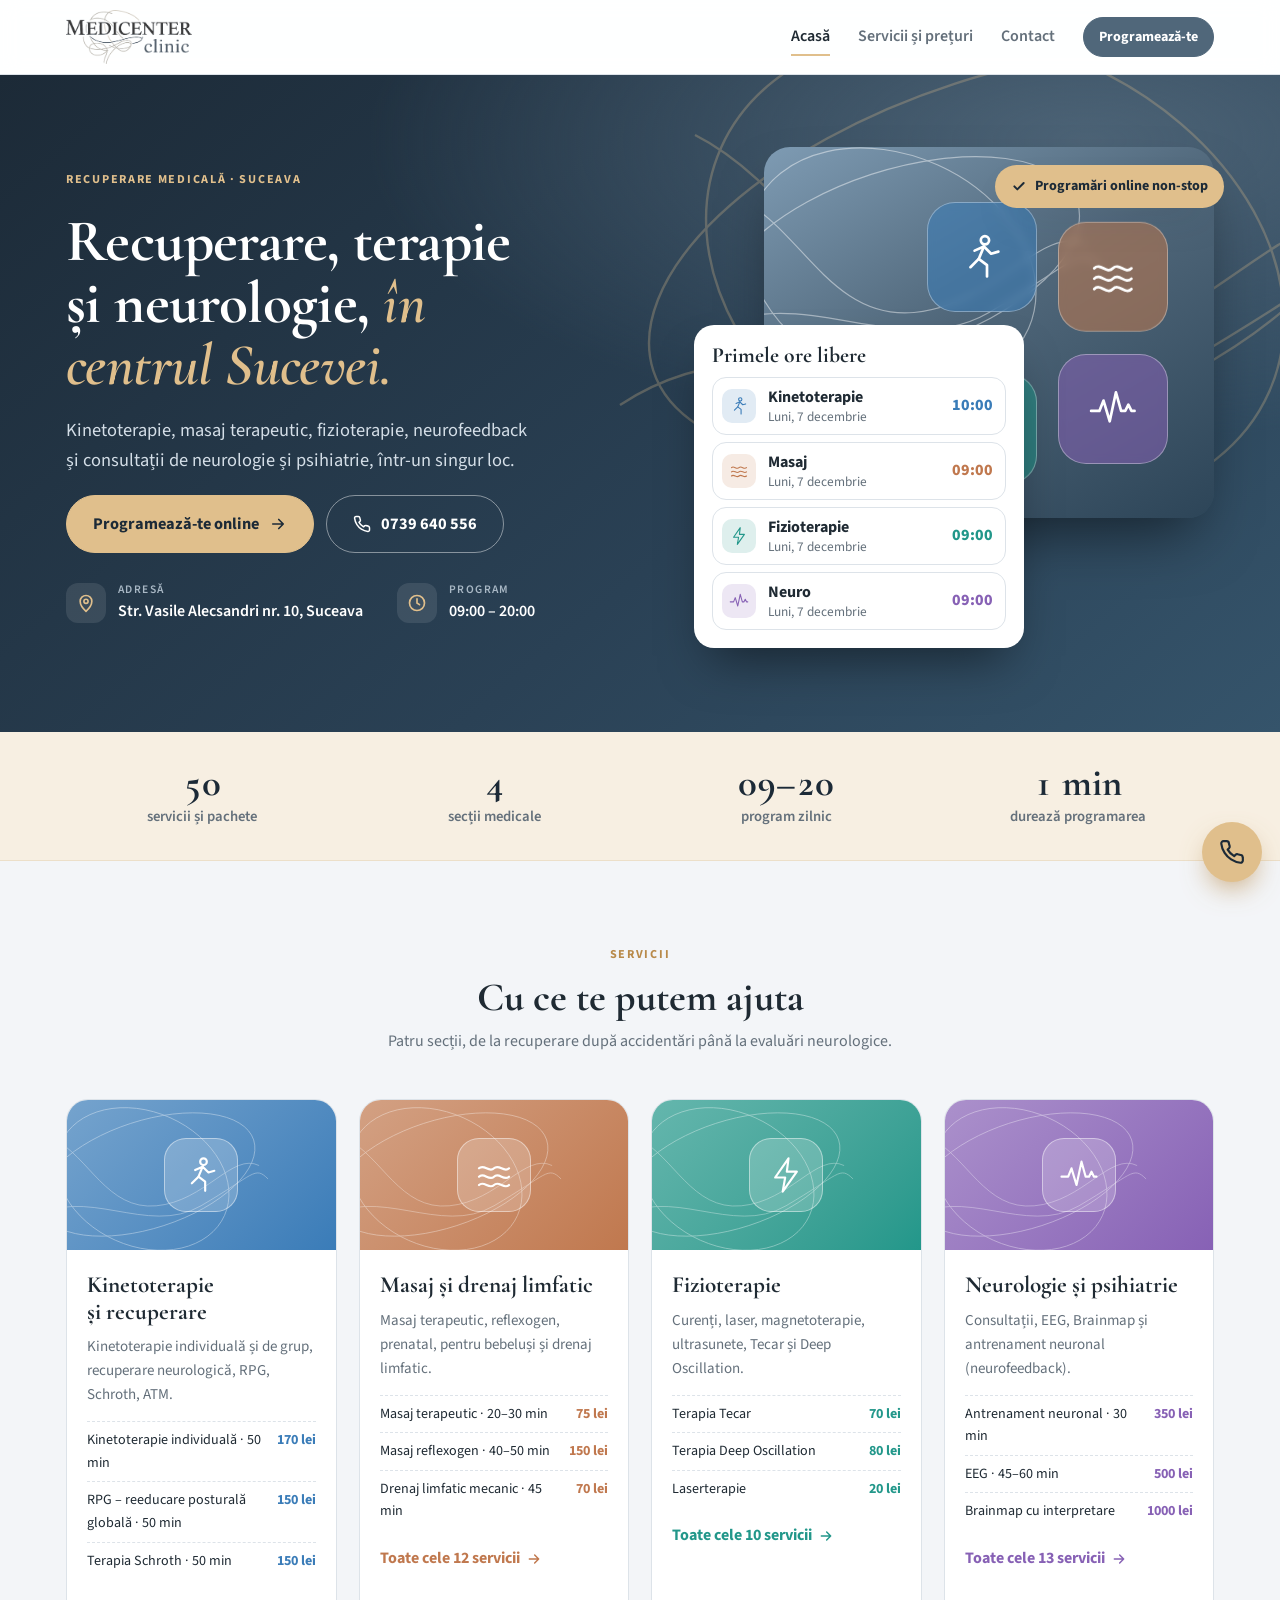
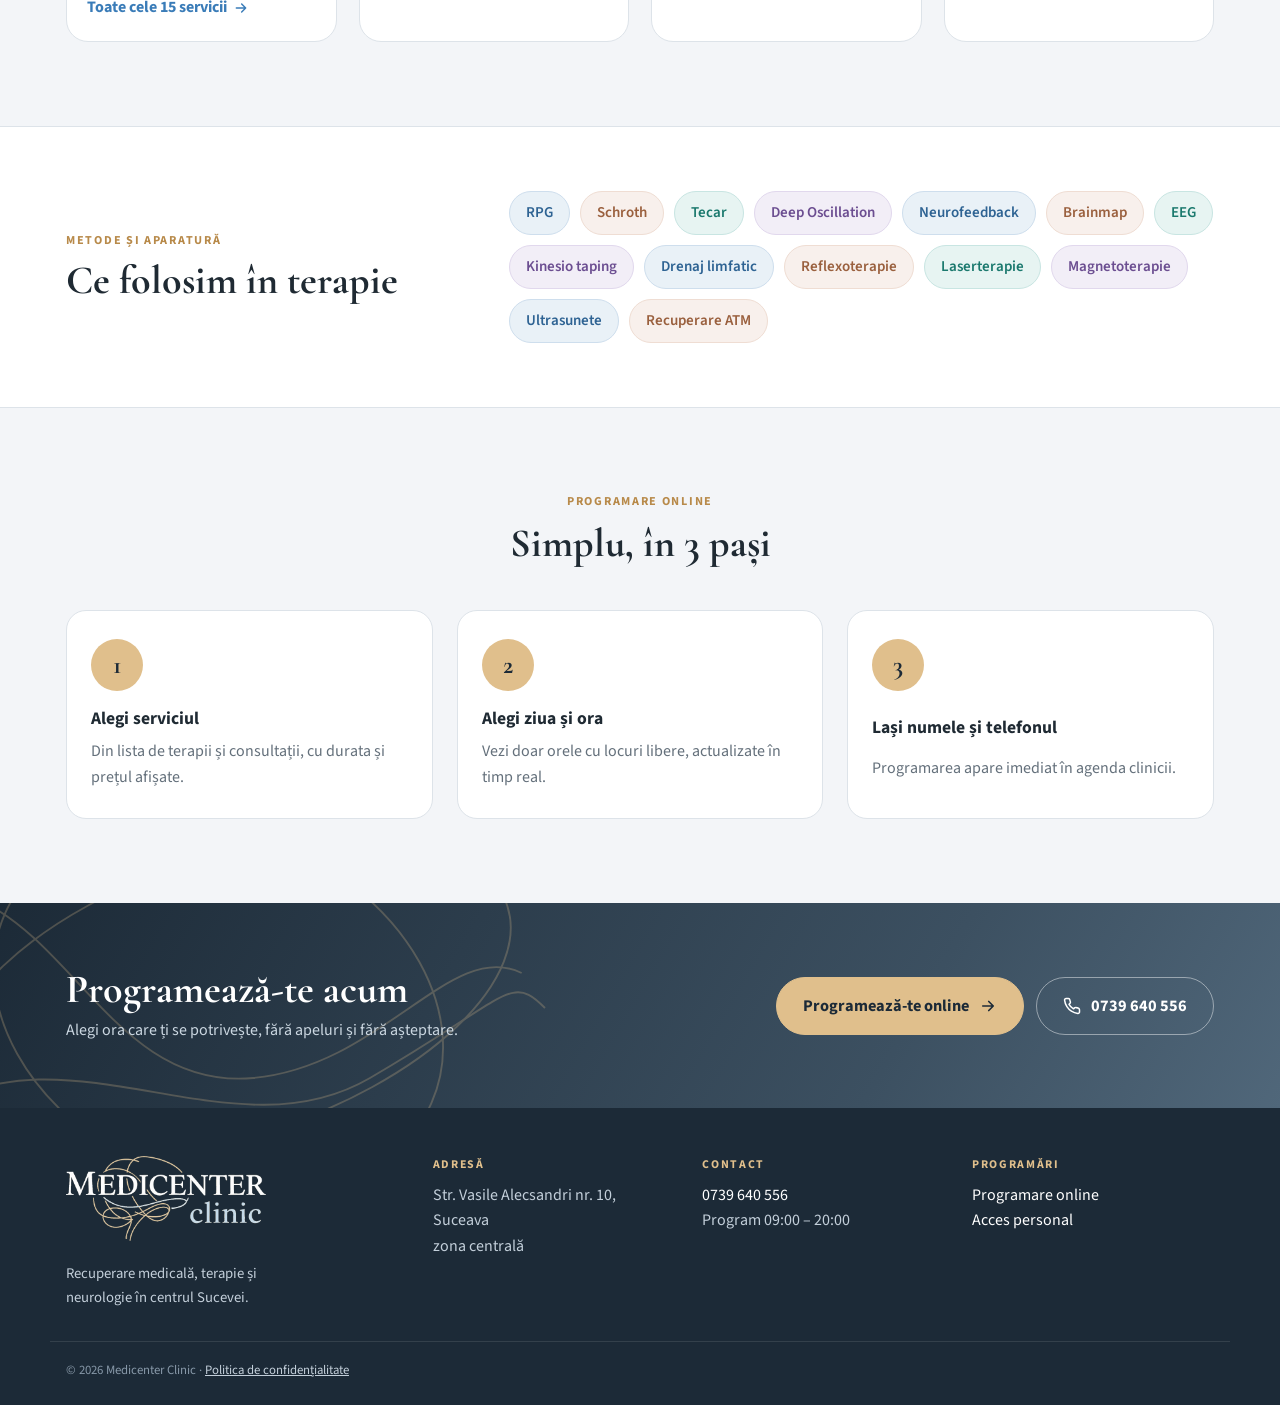
==== commit 2f8e622f: "Connect Medicenter site to Supabase with staff accounts and launch setup Adds the database schema wi" ====
--- a/medicenter/index.html
+++ b/medicenter/index.html
@@ -49,13 +49,15 @@
       <p><a href="#programare">Programare online</a><br><a href="agenda.html">Acces personal</a></p>
     </div>
   </div>
-  <p class="wrap copy">© 2026 Medicenter Clinic</p>
+  <p class="wrap copy">© 2026 Medicenter Clinic · <a href="#confidentialitate">Politica de confidențialitate</a></p>
 </footer>
 
 <a class="fab" href="tel:+40739640556" aria-label="Sună la clinică: 0739 640 556"><svg viewBox="0 0 24 24" fill="none" stroke="currentColor" stroke-width="2" stroke-linecap="round" stroke-linejoin="round"><path d="M22 16.9v3a2 2 0 0 1-2.2 2 19.8 19.8 0 0 1-8.6-3.1 19.5 19.5 0 0 1-6-6A19.8 19.8 0 0 1 2.1 4.2 2 2 0 0 1 4.1 2h3a2 2 0 0 1 2 1.7c.1.9.4 1.8.7 2.7a2 2 0 0 1-.5 2.1L8 9.8a16 16 0 0 0 6 6l1.3-1.3a2 2 0 0 1 2.1-.4c.9.3 1.8.6 2.7.7a2 2 0 0 1 1.7 2z"/></svg></a>
 
 <div class="toast" id="toast" role="status" aria-live="polite"></div>
 <!-- BODY:END -->
+<script src="js/vendor/supabase-2.45.4.js"></script>
+<script src="js/config.js"></script>
 <script src="js/data.js"></script>
 <script src="js/utils.js"></script>
 <script src="js/store.js"></script>
--- a/medicenter/css/style.css
+++ b/medicenter/css/style.css
@@ -572,3 +572,25 @@
   *, *::before, *::after { animation: none !important; transition: none !important; scroll-behavior: auto !important; }
   .rv.pre { transform: none; opacity: 1; }
 }
+
+/* ---------- încărcare, autentificare, personal ---------- */
+.loading { min-height: 60vh; display: grid; place-items: center; align-content: center; gap: 14px; color: var(--muted); font-weight: 600; }
+.loading span { width: 38px; height: 38px; border-radius: 50%; border: 3px solid var(--line); border-top-color: var(--sand-deep); animation: spin .8s linear infinite; }
+@keyframes spin { to { transform: rotate(360deg); } }
+body.busy { cursor: progress; }
+body.busy .btn[type=submit], body.busy [data-action$="-yes"] { opacity: .6; pointer-events: none; }
+.admin-login > .swirl { width: 900px; left: -200px; top: -160px; color: var(--sand); opacity: .25; }
+.link-btn { background: none; border: 0; padding: 6px 0; color: var(--slate-deep); font-weight: 600; cursor: pointer; text-decoration: underline; text-underline-offset: 3px; justify-self: center; }
+.login-links { display: flex; justify-content: space-between; flex-wrap: wrap; gap: 6px 14px; margin-top: 6px; }
+.who { color: #a9b8c5; font-size: 0.85rem; align-self: center; max-width: 220px; overflow: hidden; text-overflow: ellipsis; white-space: nowrap; }
+.staff-card { display: grid; gap: 8px; }
+.staff-list { list-style: none; margin: 6px 0 10px; padding: 0; display: grid; }
+.staff-list li { display: flex; justify-content: space-between; align-items: center; gap: 12px; padding: 10px 0; border-bottom: 1px dashed var(--line); }
+.staff-list small { display: block; color: var(--muted); }
+.row-actions { display: flex; gap: 6px; }
+.staff-add { border-top: 1px solid var(--line); padding-top: 8px; }
+@media (max-width: 760px) { .who { display: none; } }
+.legal { max-width: 760px; display: grid; gap: 10px; }
+.legal h2 { font-size: 1.4rem; margin-top: 10px; }
+.legal p { color: var(--ink); }
+.copy a { color: #c3cfda; text-decoration: underline; }
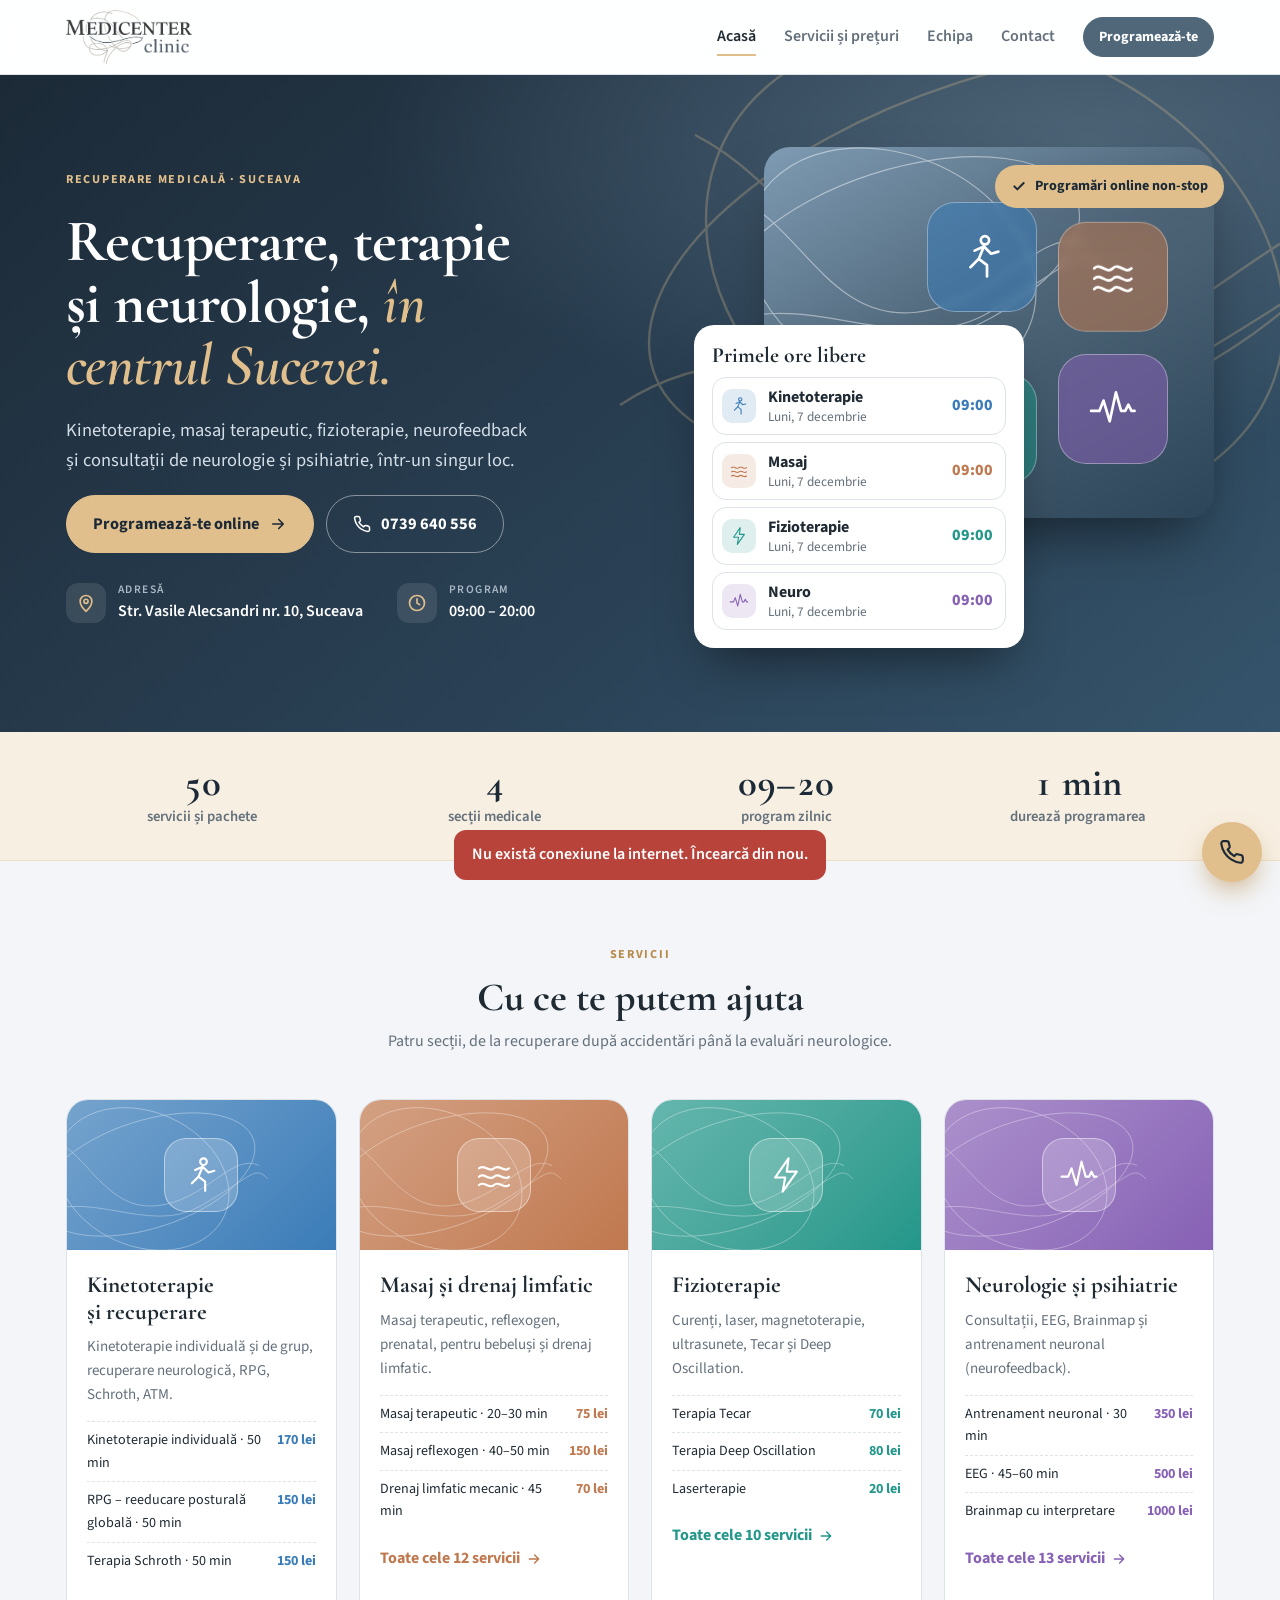
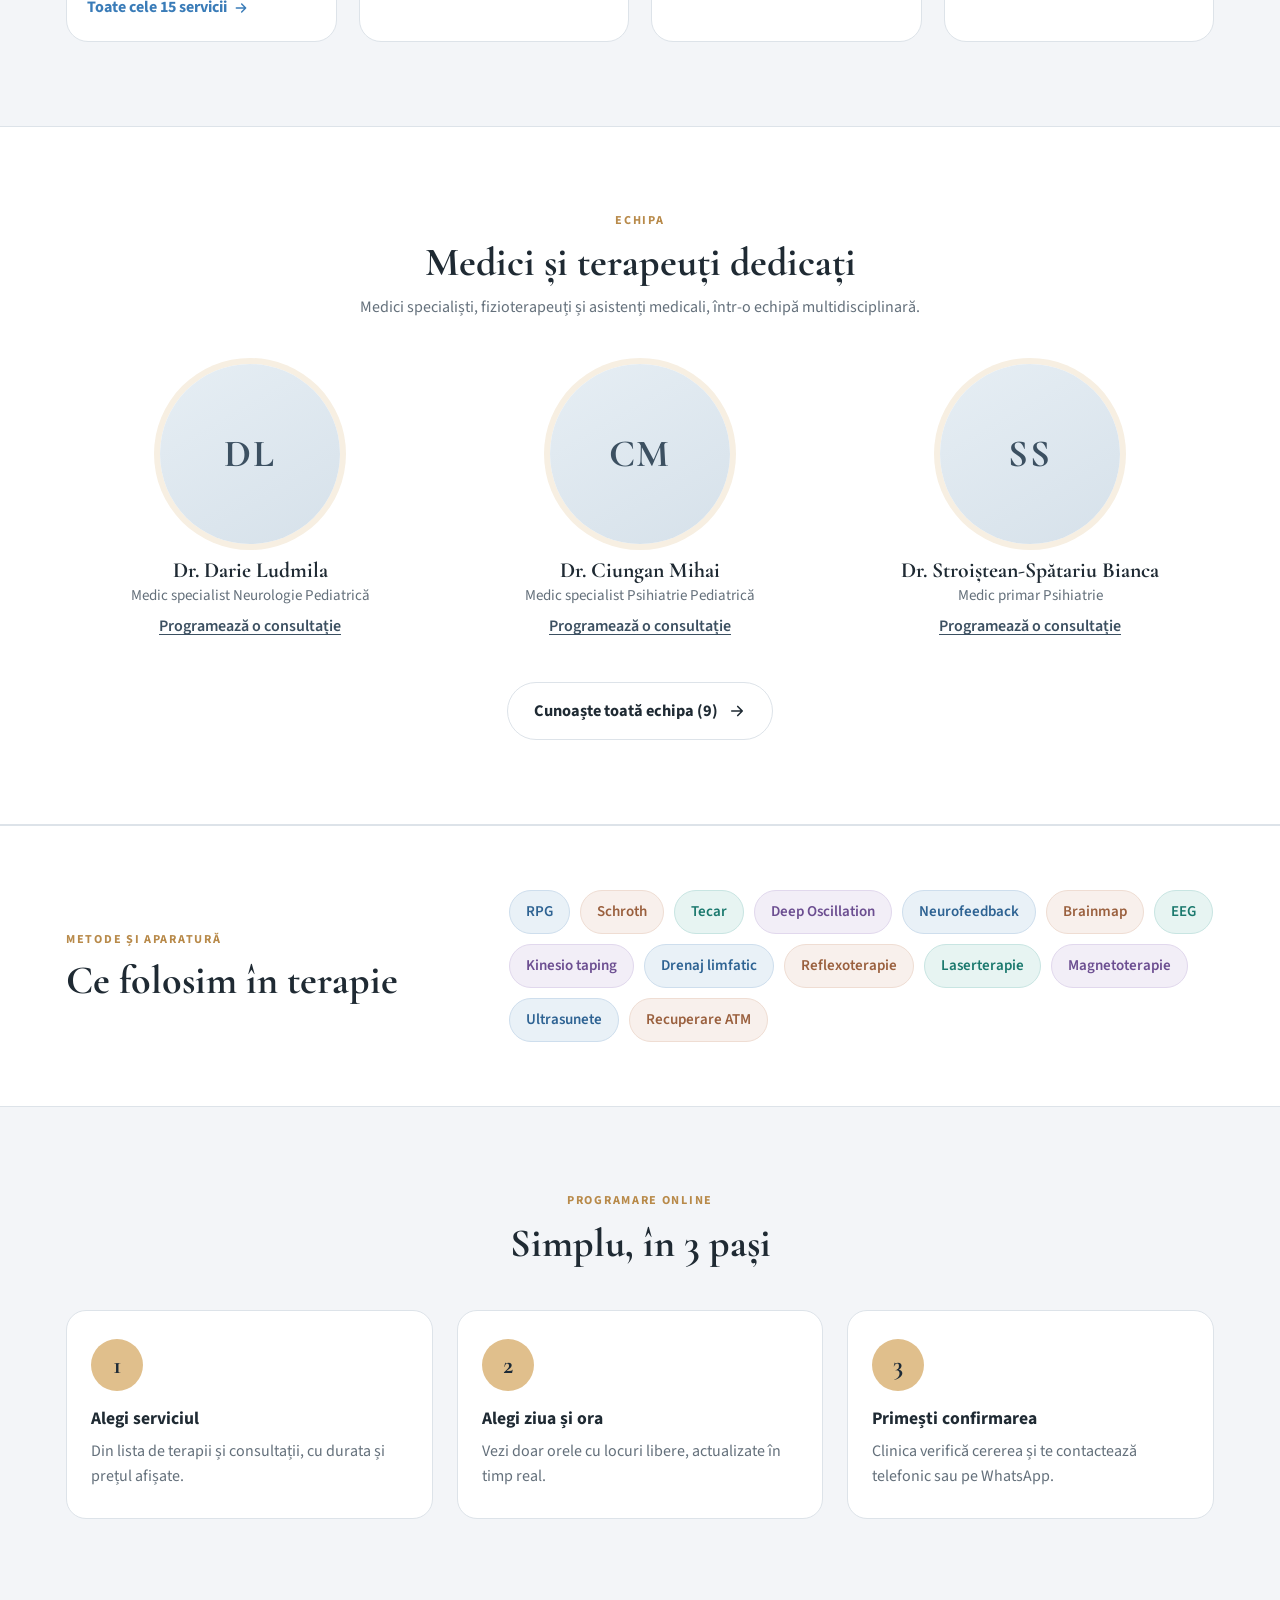
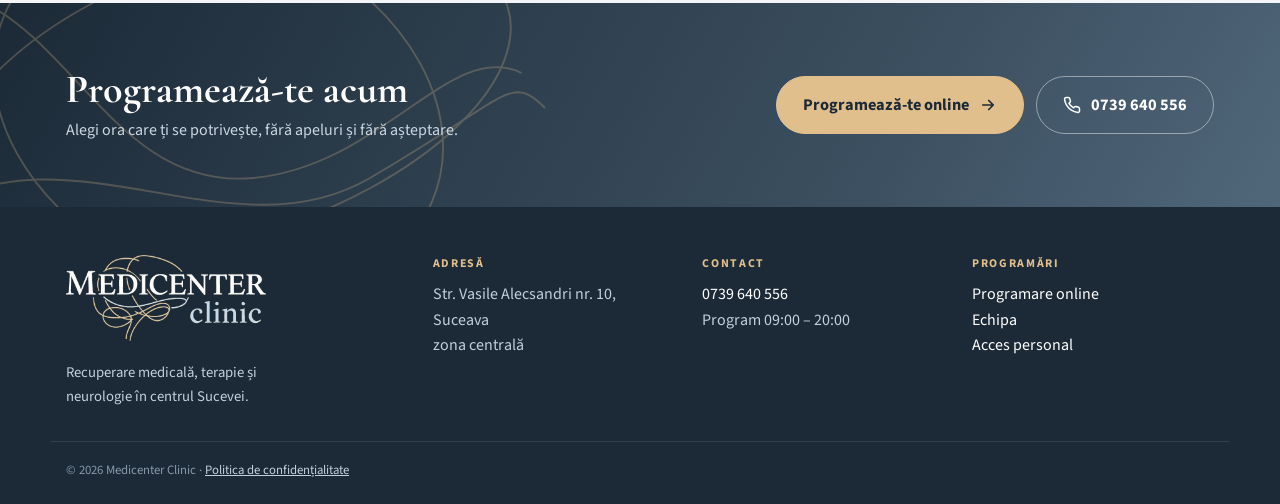
==== commit c674e6b1: "Add the Medicenter team page and doctors section A team page with the clinic's medical, physiotherap" ====
--- a/medicenter/index.html
+++ b/medicenter/index.html
@@ -22,6 +22,7 @@
     <nav class="nav" id="menu">
       <a href="#acasa">Acasă</a>
       <a href="#servicii">Servicii și prețuri</a>
+      <a href="#echipa">Echipa</a>
       <a href="#contact">Contact</a>
       <a class="btn primary small" href="#programare">Programează-te</a>
     </nav>
@@ -46,7 +47,7 @@
     </div>
     <div>
       <h4>Programări</h4>
-      <p><a href="#programare">Programare online</a><br><a href="agenda.html">Acces personal</a></p>
+      <p><a href="#programare">Programare online</a><br><a href="#echipa">Echipa</a><br><a href="agenda.html">Acces personal</a></p>
     </div>
   </div>
   <p class="wrap copy">© 2026 Medicenter Clinic · <a href="#confidentialitate">Politica de confidențialitate</a></p>
--- a/medicenter/css/style.css
+++ b/medicenter/css/style.css
@@ -594,3 +594,128 @@
 .legal h2 { font-size: 1.4rem; margin-top: 10px; }
 .legal p { color: var(--ink); }
 .copy a { color: #c3cfda; text-decoration: underline; }
+
+/* ---------- cereri, evaluare obligatorie, copii ---------- */
+.eval-tag { color: var(--warn) !important; font-weight: 700; }
+.eval-card { border-color: #ecd3a6; background: var(--sand-soft); display: grid; gap: 10px; }
+.eval-card h3 { font: 700 1.3rem/1.2 var(--f-display); }
+.eval-choices { display: grid; grid-template-columns: minmax(0, 1fr) minmax(0, 1fr); gap: 10px; }
+.choice {
+  display: flex; gap: 12px; align-items: flex-start; text-align: left; padding: 14px; border-radius: 14px; cursor: pointer;
+  border: 1.5px solid var(--line); background: var(--surface); transition: border-color .2s, background .2s;
+}
+.choice svg { width: 22px; flex: none; color: var(--slate); margin-top: 2px; }
+.choice small { display: block; color: var(--muted); font-size: 0.85rem; }
+.choice:hover { border-color: var(--slate); }
+.choice.on { border-color: var(--ok); background: var(--ok-soft); }
+.choice.on svg { color: var(--ok); }
+.info-box { background: var(--slate-soft); color: var(--slate-deep); padding: 10px 14px; border-radius: 12px; font-size: 0.92rem; margin-bottom: 6px; }
+.info-box.ok { background: var(--ok-soft); color: var(--ok); }
+.form fieldset { border: 0; padding: 0; margin: 10px 0 0; display: flex; flex-wrap: wrap; gap: 8px; }
+.form legend { font-size: 0.875rem; color: var(--muted); font-weight: 600; margin-bottom: 6px; padding: 0; }
+.pill { position: relative; margin: 0 !important; }
+.pill input { position: absolute; opacity: 0; inset: 0; cursor: pointer; }
+.pill span { display: inline-block; padding: 8px 14px; border-radius: 999px; border: 1.5px solid var(--line); background: var(--surface); color: var(--ink); font-weight: 600; font-size: 0.92rem; }
+.pill input:checked + span { background: var(--slate); border-color: var(--slate); color: #fff; }
+.pill input:focus-visible + span { outline: 2px solid var(--sand-deep); outline-offset: 2px; }
+.avail input[type=text], .avail #bk-avail { flex-basis: 100%; }
+.sum-note { margin: 10px 22px 0; font-size: 0.85rem; font-weight: 700; color: var(--warn); }
+.slot-note { margin-top: 12px; }
+.done-check.wait { background: var(--sand); color: var(--navy); }
+.status-link { display: grid; gap: 8px; margin-top: 14px; padding: 14px; border-radius: 14px; background: var(--slate-soft); }
+.status-link input { width: 100%; padding: 10px 12px; border: 1.5px solid var(--line); border-radius: 10px; background: var(--surface); font-size: 0.85rem; }
+.status-list { display: grid; gap: 14px; max-width: 640px; }
+.status-card { display: grid; gap: 6px; border-left: 5px solid var(--warn); }
+.status-card.st-confirmed { border-left-color: var(--ok); }
+.status-card.st-rejected, .status-card.st-cancelled { border-left-color: var(--bad); }
+.st-badge { justify-self: start; font-size: 0.78rem; font-weight: 800; text-transform: uppercase; letter-spacing: .08em; padding: 4px 12px; border-radius: 999px; background: var(--warn-soft); color: var(--warn); }
+.st-confirmed .st-badge { background: var(--ok-soft); color: var(--ok); }
+.st-rejected .st-badge, .st-cancelled .st-badge { background: var(--bad-soft); color: var(--bad); }
+.loading.small { min-height: 0; padding: 30px 0; }
+
+/* agenda: cereri în așteptare */
+.pending-btn { border-color: var(--line); }
+.pending-btn b { display: inline-grid; place-items: center; min-width: 22px; height: 22px; padding: 0 6px; border-radius: 999px; background: var(--line); font-size: 0.8rem; }
+.pending-btn.has { border-color: var(--warn); color: var(--warn); }
+.pending-btn.has b { background: var(--warn); color: #fff; }
+.cnt.pend { background: var(--warn); color: #fff; margin-right: 4px; }
+.bchip.pending { background: repeating-linear-gradient(-45deg, var(--warn-soft) 0 6px, #fff 6px 12px); outline: 1.5px dashed var(--warn); outline-offset: -1.5px; }
+.lg-pending { padding: 2px 10px; border-radius: 6px; outline: 1.5px dashed var(--warn); background: var(--warn-soft); color: var(--warn); font-weight: 700; }
+.pending-card { display: grid; grid-template-columns: 1fr auto; align-items: center; text-align: left; cursor: pointer; background: var(--warn-soft); border-color: #ecd3a6; color: var(--ink); }
+.pending-card b { font-size: 1.1rem; color: var(--warn); }
+.pending-card span { grid-column: 1; color: var(--muted); font-size: 0.9rem; }
+.pending-card svg { grid-column: 2; grid-row: 1 / span 2; width: 20px; color: var(--warn); }
+.req-list { list-style: none; margin: 0; padding: 0; display: grid; gap: 8px; }
+.req { width: 100%; display: grid; gap: 1px; text-align: left; padding: 10px 12px; border-radius: 12px; cursor: pointer; border: 1.5px dashed var(--warn); border-left: 5px solid var(--cat); background: var(--surface); }
+.req span { font-size: 0.88rem; }
+.req small { color: var(--muted); }
+.tags { display: flex; flex-wrap: wrap; gap: 6px; margin-bottom: 6px; }
+.tag.st-pending { background: var(--warn-soft); color: var(--warn); }
+.tag.st-confirmed { background: var(--ok-soft); color: var(--ok); }
+.tag.st-rejected, .tag.st-cancelled { background: var(--bad-soft); color: var(--bad); }
+.eval-box { margin-top: 8px; padding: 10px 12px; border-radius: 10px; background: var(--slate-soft); font-size: 0.9rem; }
+.eval-box.warn { background: var(--warn-soft); }
+.ok-line, .warn-line { margin-top: 6px; font-weight: 700; display: flex; gap: 6px; align-items: center; }
+.ok-line { color: var(--ok); } .ok-line svg { width: 16px; }
+.warn-line { color: var(--warn); }
+.history h3 { margin: 10px 0 4px; font-size: 0.95rem; }
+.history ul { list-style: none; margin: 0; padding: 0; font-size: 0.85rem; }
+.history li { display: grid; grid-template-columns: auto 1fr auto; gap: 8px; padding: 5px 0; border-bottom: 1px dashed var(--line); }
+.history b { font-weight: 600; overflow: hidden; text-overflow: ellipsis; white-space: nowrap; }
+.history em { font-style: normal; color: var(--muted); }
+.btn.ok { background: var(--ok); border-color: var(--ok); color: #fff; }
+.btn.wa { background: #1f9d55; border-color: #1f9d55; color: #fff; margin-top: 10px; text-align: center; }
+.btn.wa:hover { background: #17824a; }
+
+/* setări pe terapii */
+.svc-set { border: 1px solid var(--line); border-left: 4px solid var(--cat); border-radius: 12px; margin-top: 8px; background: var(--surface); }
+.svc-set summary { cursor: pointer; padding: 12px 14px; font-weight: 700; }
+.svc-rows { display: grid; padding: 0 14px 10px; }
+.svc-row { display: grid; grid-template-columns: minmax(0, 1fr) auto auto minmax(0, 220px); gap: 10px; align-items: center; padding: 8px 0; border-top: 1px dashed var(--line); font-size: 0.9rem; }
+.svc-row label { margin: 0 !important; color: var(--ink) !important; font-weight: 500 !important; display: flex; align-items: center; gap: 6px; white-space: nowrap; }
+.svc-row .cap-in input { width: 70px !important; padding: 6px 8px !important; }
+.svc-row select { padding: 6px 8px !important; font-size: 0.85rem; }
+.svc-row .ev-in input { accent-color: var(--slate); width: 17px; height: 17px; }
+@media (max-width: 760px) {
+  .eval-choices { grid-template-columns: minmax(0, 1fr); }
+  .svc-row { grid-template-columns: minmax(0, 1fr) auto; }
+  .svc-row-name { grid-column: 1 / -1; font-weight: 600; }
+  .svc-row select { grid-column: 1 / -1; }
+}
+.svc-pick { grid-template-columns: minmax(0, 1fr); }
+.svc-price { white-space: normal; text-align: right; max-width: 45%; }
+
+/* pacient nou / fără trimitere */
+.new-patient { display: flex; gap: 12px; align-items: flex-start; padding: 16px 18px; border-radius: 16px; cursor: pointer;
+  border: 1.5px solid var(--line); background: var(--surface); transition: border-color .2s, background .2s; }
+.new-patient input { width: 20px; height: 20px; margin-top: 2px; accent-color: var(--slate); flex: none; }
+.new-patient small { display: block; color: var(--muted); font-size: 0.88rem; margin-top: 2px; }
+.new-patient.on { border-color: var(--slate); background: var(--slate-soft); }
+.tag.new { background: #e9e4f5; color: #6a4b9a; }
+.svc-row { grid-template-columns: minmax(0, 1fr) auto auto auto minmax(0, 200px); }
+@media (max-width: 760px) { .svc-row { grid-template-columns: minmax(0, 1fr) auto; } }
+
+/* ---------- echipa ---------- */
+.monogram { display: grid; place-items: center; background: linear-gradient(150deg, var(--slate-soft), #d6e1ea); color: var(--slate-deep);
+  font: 700 2.4rem/1 var(--f-display); letter-spacing: .04em; }
+.team-sec { background: var(--surface); border-block: 1px solid var(--line); }
+.doc-cards { display: grid; grid-template-columns: repeat(3, minmax(0, 1fr)); gap: 22px; }
+.doc { display: grid; gap: 14px; text-align: center; justify-items: center; }
+.doc-photo { width: 180px; height: 180px; border-radius: 50%; object-fit: cover; object-position: center 20%; box-shadow: 0 0 0 6px var(--sand-soft); }
+.doc h3 { font: 700 1.35rem/1.2 var(--f-display); }
+.doc p { color: var(--muted); font-size: 0.94rem; }
+.center { text-align: center; margin-top: 36px; }
+.team-intro { max-width: 760px; display: grid; gap: 12px; font-size: 1.08rem; color: var(--ink); }
+.team-group { margin-top: 30px; }
+.members { display: grid; grid-template-columns: repeat(auto-fill, minmax(300px, 1fr)); gap: 22px; }
+.member { background: var(--surface); border: 1px solid var(--line); border-radius: 22px; overflow: hidden; display: grid; grid-template-rows: auto 1fr; }
+.member-photo { width: 100%; aspect-ratio: 4 / 3.4; object-fit: cover; object-position: center 18%; display: block; }
+.member-photo.monogram { font-size: 3.4rem; }
+.member-body { padding: 20px 22px 22px; display: grid; gap: 10px; align-content: start; }
+.member-body h3 { font: 700 1.45rem/1.15 var(--f-display); }
+.member-role { color: var(--sand-deep); font-weight: 700; font-size: 0.9rem; }
+.member-body p:not(.member-role) { color: var(--muted); font-size: 0.94rem; }
+.member-body .btn { justify-self: start; margin-top: 4px; }
+@media (max-width: 860px) { .doc-cards { grid-template-columns: minmax(0, 1fr); } .members { grid-template-columns: minmax(0, 1fr); } }
+.member-photo.monogram { display: grid; place-items: center; }
+.team-group .section-title { margin-bottom: 20px; }
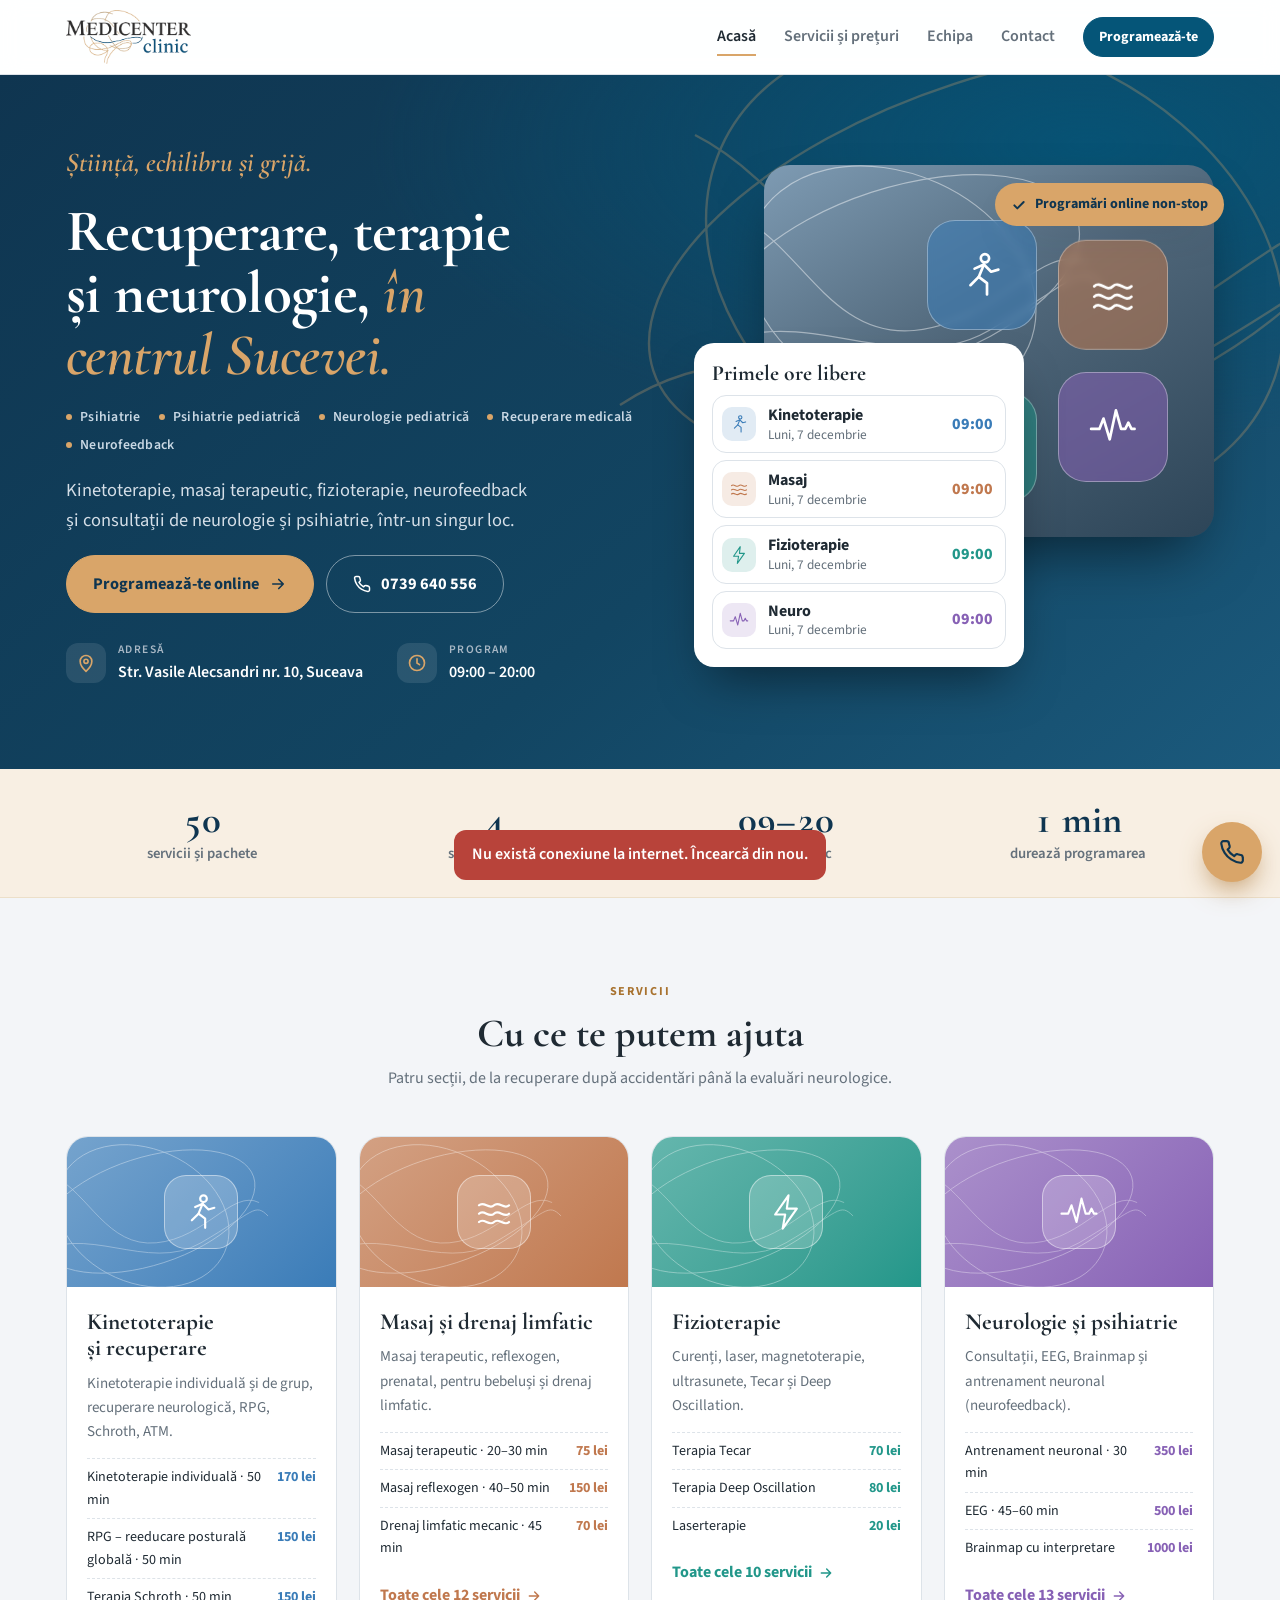
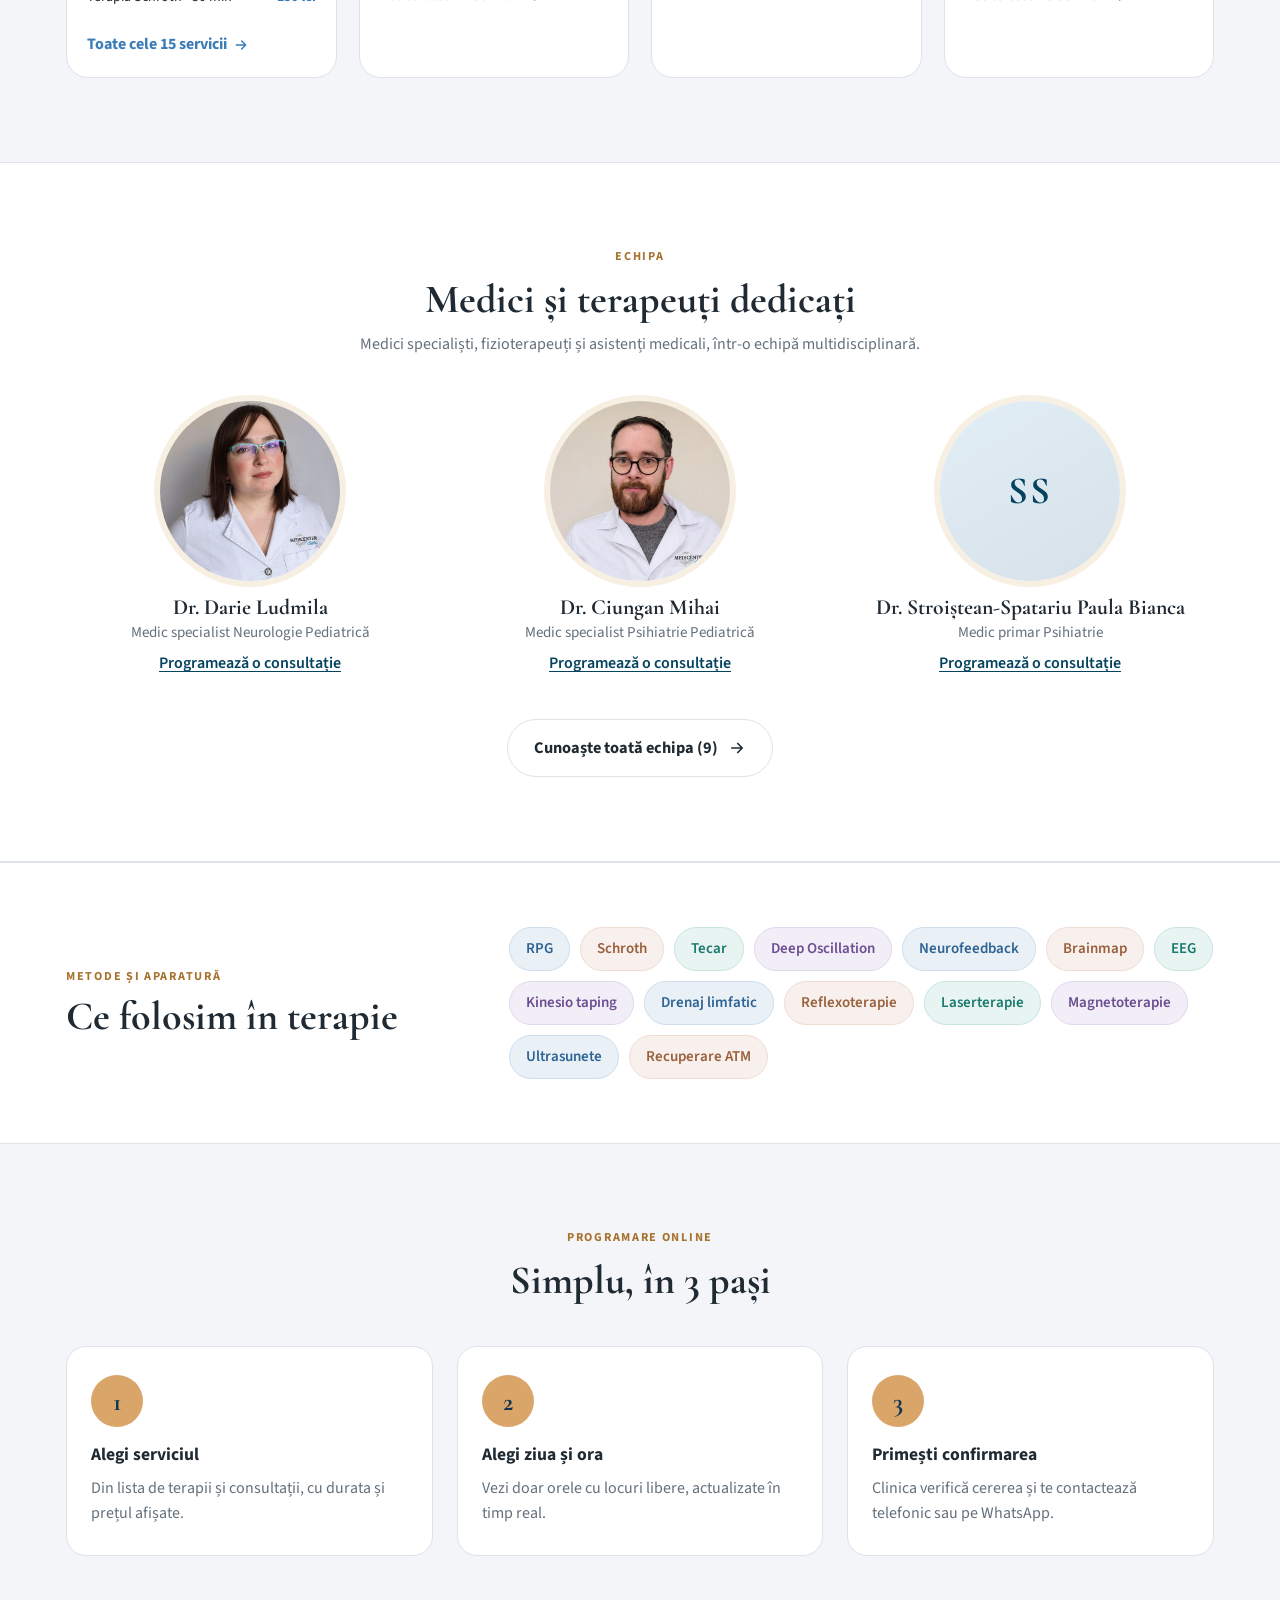
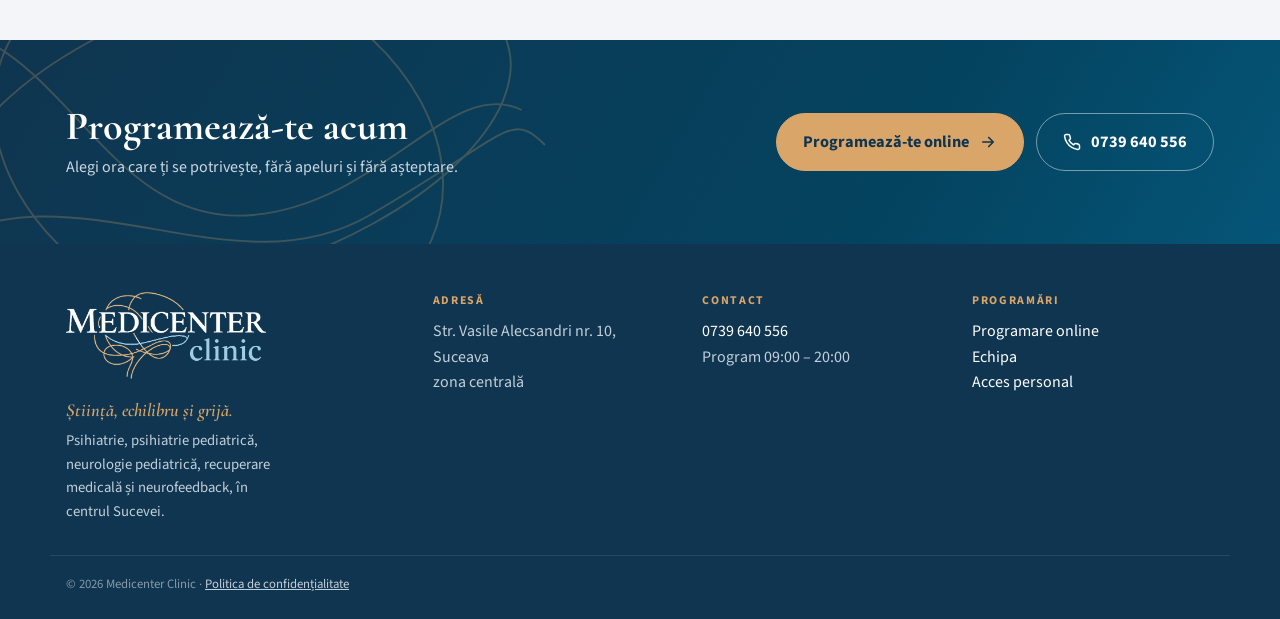
==== commit 400ceb5a: "Apply the new Medicenter logo, colors and slogan Uses the clinic's new logo (with a light version fo" ====
--- a/medicenter/index.html
+++ b/medicenter/index.html
@@ -5,7 +5,7 @@
 <meta name="viewport" content="width=device-width, initial-scale=1, viewport-fit=cover">
 <title>Medicenter Clinic · Suceava</title>
 <meta name="description" content="Medicenter Clinic Suceava: kinetoterapie, masaj terapeutic, fizioterapie, neurofeedback, consultații de neurologie și psihiatrie. Programare online.">
-<meta name="theme-color" content="#1f2d3a">
+<meta name="theme-color" content="#0f3550">
 <link rel="icon" href="img/icon-192.png">
 <link rel="apple-touch-icon" href="img/icon-192.png">
 <link rel="preconnect" href="https://fonts.googleapis.com">
@@ -35,7 +35,7 @@
   <div class="wrap foot-in">
     <div>
       <img class="foot-logo" src="img/logo-light.png" alt="Medicenter Clinic">
-      <p class="foot-tag">Recuperare medicală, terapie și neurologie în centrul Sucevei.</p>
+      <p class="foot-tag"><em>Știință, echilibru și grijă.</em>Psihiatrie, psihiatrie pediatrică, neurologie pediatrică, recuperare medicală și neurofeedback, în centrul Sucevei.</p>
     </div>
     <div>
       <h4>Adresă</h4>
--- a/medicenter/css/style.css
+++ b/medicenter/css/style.css
@@ -2,14 +2,14 @@
    Culori din logo: bleumarin-ardezie pentru benzile închise, auriu-nisip din liniile decorative ca accent,
    plus câte o culoare vie pentru fiecare secție (kineto albastru, masaj teracotă, fizio turcoaz, neuro violet). */
 :root {
-  --navy: #1c2a37;
-  --navy-2: #2a4155;
-  --slate: #50677a;
-  --slate-deep: #3c5061;
-  --slate-soft: #e6eef4;
-  --sand: #e0bf8c;
-  --sand-deep: #b88a4a;
-  --sand-soft: #f7efe2;
+  --navy: #0f3550;
+  --navy-2: #124562;
+  --slate: #055578;
+  --slate-deep: #04435f;
+  --slate-soft: #e2eef5;
+  --sand: #d9a569;
+  --sand-deep: #a8722f;
+  --sand-soft: #f8efe3;
   --paper: #f3f5f8;
   --surface: #ffffff;
   --ink: #1f2a33;
@@ -72,7 +72,7 @@
 .btn.primary { background: var(--slate); border-color: var(--slate); color: #fff; }
 .btn.primary:hover { background: var(--slate-deep); box-shadow: 0 10px 22px -10px var(--slate); }
 .btn.sand { background: var(--sand); border-color: var(--sand); color: var(--navy); }
-.btn.sand:hover { background: #ebcd9e; box-shadow: 0 12px 26px -10px rgba(224, 191, 140, .9); }
+.btn.sand:hover { background: #e4b77f; box-shadow: 0 12px 26px -10px rgba(217, 165, 105, .9); }
 .btn.outline-light { background: transparent; color: #fff; border-color: rgba(255, 255, 255, .45); }
 .btn.outline-light:hover { border-color: #fff; background: rgba(255, 255, 255, .08); }
 .btn.ghost { background: transparent; }
@@ -112,8 +112,8 @@
 /* ---------- hero ---------- */
 .hero {
   position: relative; overflow: hidden; color: #fff;
-  background: radial-gradient(1200px 500px at 85% 10%, rgba(80, 103, 122, .9), transparent 60%),
-              linear-gradient(140deg, var(--navy) 0%, var(--navy-2) 60%, #35546b 100%);
+  background: radial-gradient(1200px 500px at 85% 10%, rgba(5, 85, 120, .85), transparent 60%),
+              linear-gradient(140deg, var(--navy) 0%, var(--navy-2) 60%, #1b5a7d 100%);
 }
 .hero-swirl { width: 900px; right: -180px; top: -120px; color: var(--sand); opacity: .28; }
 .hero-in { position: relative; display: grid; grid-template-columns: minmax(0, 1.1fr) minmax(0, 1fr); gap: 56px; padding-block: 72px 84px; align-items: center; }
@@ -244,7 +244,7 @@
 /* ---------- pagini interioare ---------- */
 .page-hero {
   position: relative; overflow: hidden; color: #fff;
-  background: linear-gradient(140deg, var(--navy) 0%, var(--navy-2) 70%, #35546b 100%);
+  background: linear-gradient(140deg, var(--navy) 0%, var(--navy-2) 70%, #1b5a7d 100%);
 }
 .page-hero .wrap { position: relative; padding-block: 52px 56px; display: grid; gap: 10px; }
 .page-hero .swirl { width: 640px; right: -60px; top: -170px; color: var(--sand); opacity: .3; }
@@ -354,7 +354,7 @@
 .cal .d.off { color: #c2c9cf; }
 .cal .d.full { color: var(--muted); text-decoration: line-through; background: var(--paper); }
 .cal .d.free { background: var(--slate-soft); color: var(--slate-deep); font-weight: 700; cursor: pointer; transition: background .2s, transform .2s; }
-.cal .d.free:hover { background: #d3e1ec; transform: scale(1.06); }
+.cal .d.free:hover { background: #cfe2ee; transform: scale(1.06); }
 .cal .d.sel { background: var(--navy); color: var(--sand); }
 .legend { display: flex; flex-wrap: wrap; gap: 14px; margin-top: 14px; font-size: 0.8rem; color: var(--muted); }
 .lg { display: inline-block; width: 10px; height: 10px; border-radius: 3px; margin-right: 6px; vertical-align: -1px; }
@@ -406,10 +406,10 @@
 .fab {
   position: fixed; z-index: 40; right: calc(18px + env(safe-area-inset-right, 0px)); bottom: calc(18px + env(safe-area-inset-bottom, 0px));
   width: 60px; height: 60px; border-radius: 50%; background: var(--sand); color: var(--navy); display: grid; place-items: center;
-  box-shadow: 0 12px 28px -8px rgba(184, 138, 74, .8); animation: pulse 2.4s infinite;
+  box-shadow: 0 12px 28px -8px rgba(168, 114, 47, .8); animation: pulse 2.4s infinite;
 }
 .fab svg { width: 26px; }
-@keyframes pulse { 0% { box-shadow: 0 0 0 0 rgba(224, 191, 140, .7); } 70% { box-shadow: 0 0 0 16px rgba(224, 191, 140, 0); } 100% { box-shadow: 0 0 0 0 rgba(224, 191, 140, 0); } }
+@keyframes pulse { 0% { box-shadow: 0 0 0 0 rgba(217, 165, 105, .7); } 70% { box-shadow: 0 0 0 16px rgba(217, 165, 105, 0); } 100% { box-shadow: 0 0 0 0 rgba(217, 165, 105, 0); } }
 
 .toast {
   position: fixed; left: 50%; bottom: calc(20px + env(safe-area-inset-bottom, 0px)); transform: translate(-50%, 20px);
@@ -427,7 +427,7 @@
 /* ---------- admin ---------- */
 .admin-login {
   min-height: 100vh; display: grid; place-items: center; padding: 24px var(--gutter-r) 24px var(--gutter-l);
-  background: linear-gradient(140deg, var(--navy) 0%, var(--navy-2) 70%, #35546b 100%); position: relative; overflow: hidden;
+  background: linear-gradient(140deg, var(--navy) 0%, var(--navy-2) 70%, #1b5a7d 100%); position: relative; overflow: hidden;
 }
 .admin-login .form { width: min(400px, 100%); gap: 8px; position: relative; box-shadow: 0 30px 60px -20px rgba(0, 0, 0, .5); }
 .login-logo { width: 210px; margin: 0 auto 10px; display: block; }
@@ -719,3 +719,11 @@
 @media (max-width: 860px) { .doc-cards { grid-template-columns: minmax(0, 1fr); } .members { grid-template-columns: minmax(0, 1fr); } }
 .member-photo.monogram { display: grid; place-items: center; }
 .team-group .section-title { margin-bottom: 20px; }
+.member-photo { height: auto; }
+
+/* slogan și specialități (din logo) */
+.slogan { font: italic 600 clamp(1.3rem, 2.4vw, 1.7rem)/1.2 var(--f-display); color: var(--sand); }
+.specialties { list-style: none; margin: 0; padding: 0; display: flex; flex-wrap: wrap; gap: 6px 18px; color: #c9d8e4; font-size: 0.86rem; font-weight: 600; letter-spacing: .02em; }
+.specialties li { display: flex; align-items: center; gap: 8px; }
+.specialties li::before { content: ""; width: 6px; height: 6px; border-radius: 50%; background: var(--sand); }
+.foot-tag em { display: block; font: italic 600 1.15rem/1.3 var(--f-display); color: var(--sand); margin-bottom: 6px; }
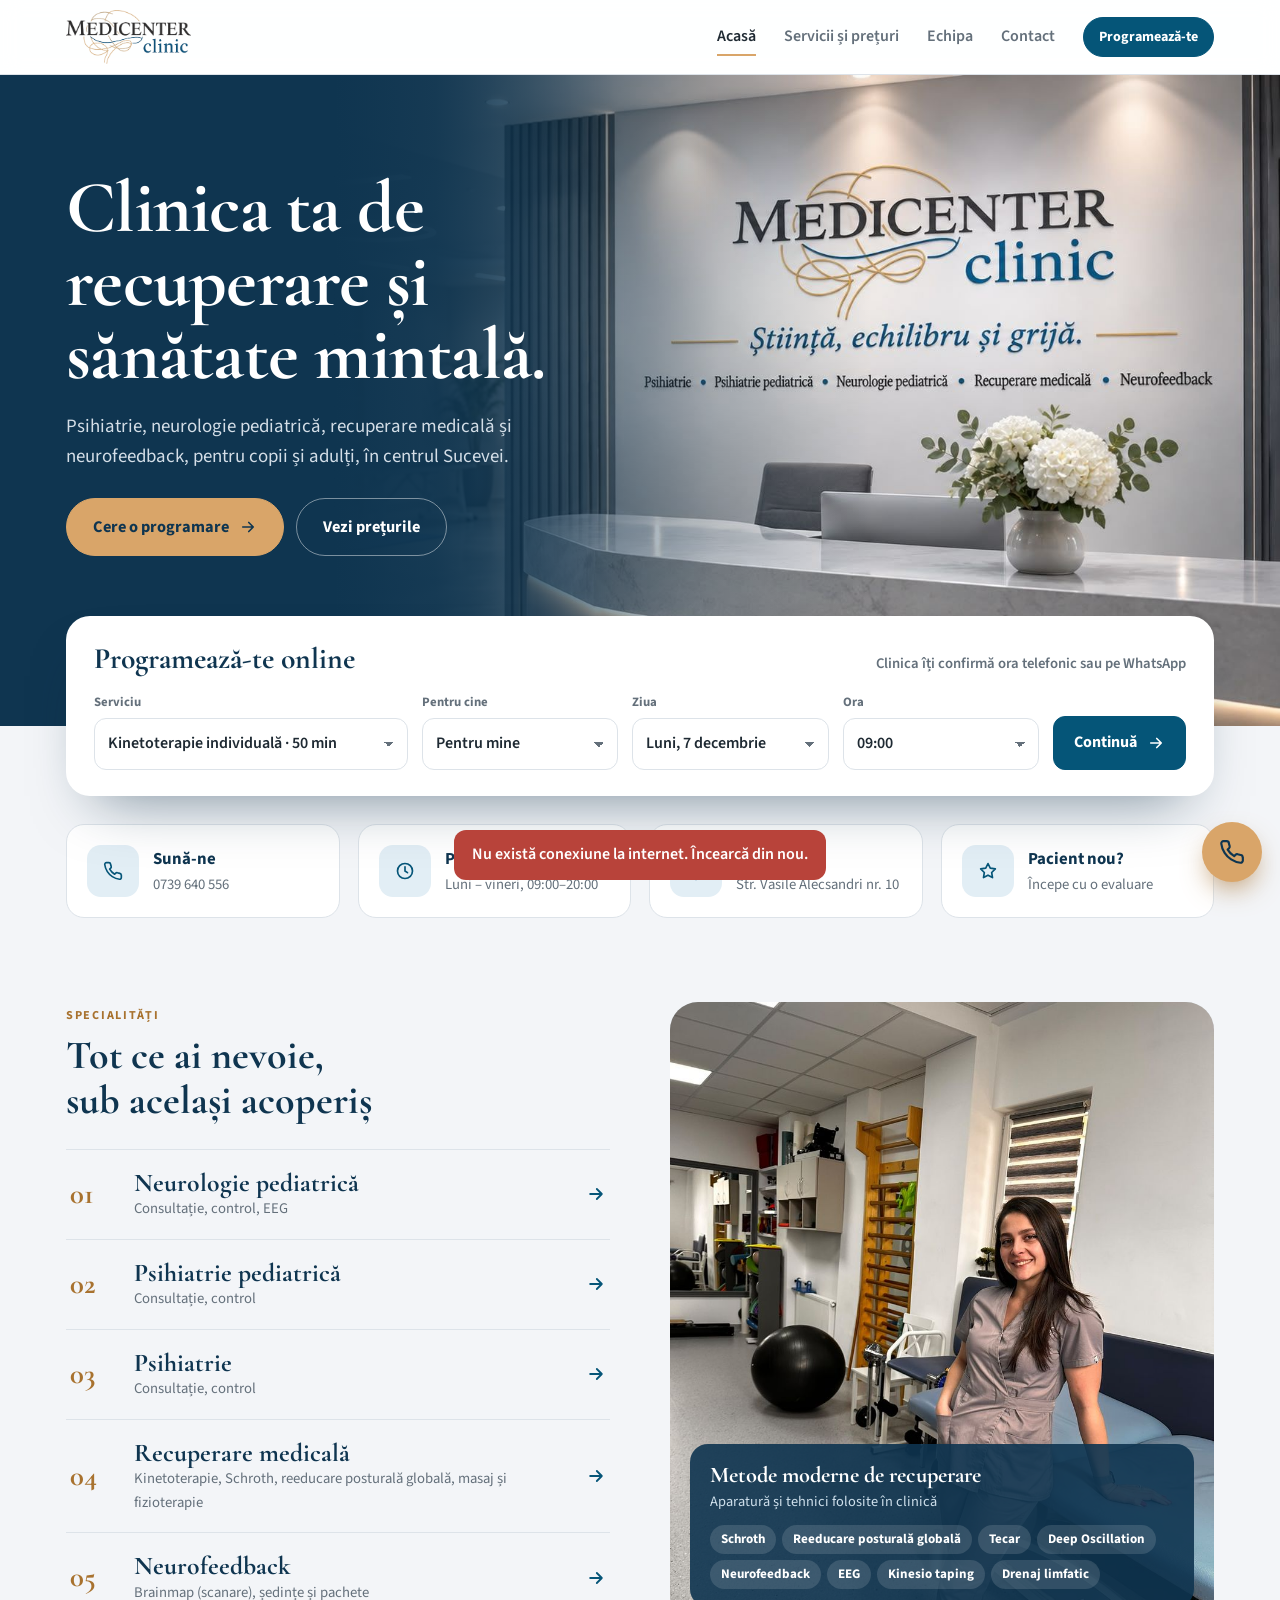
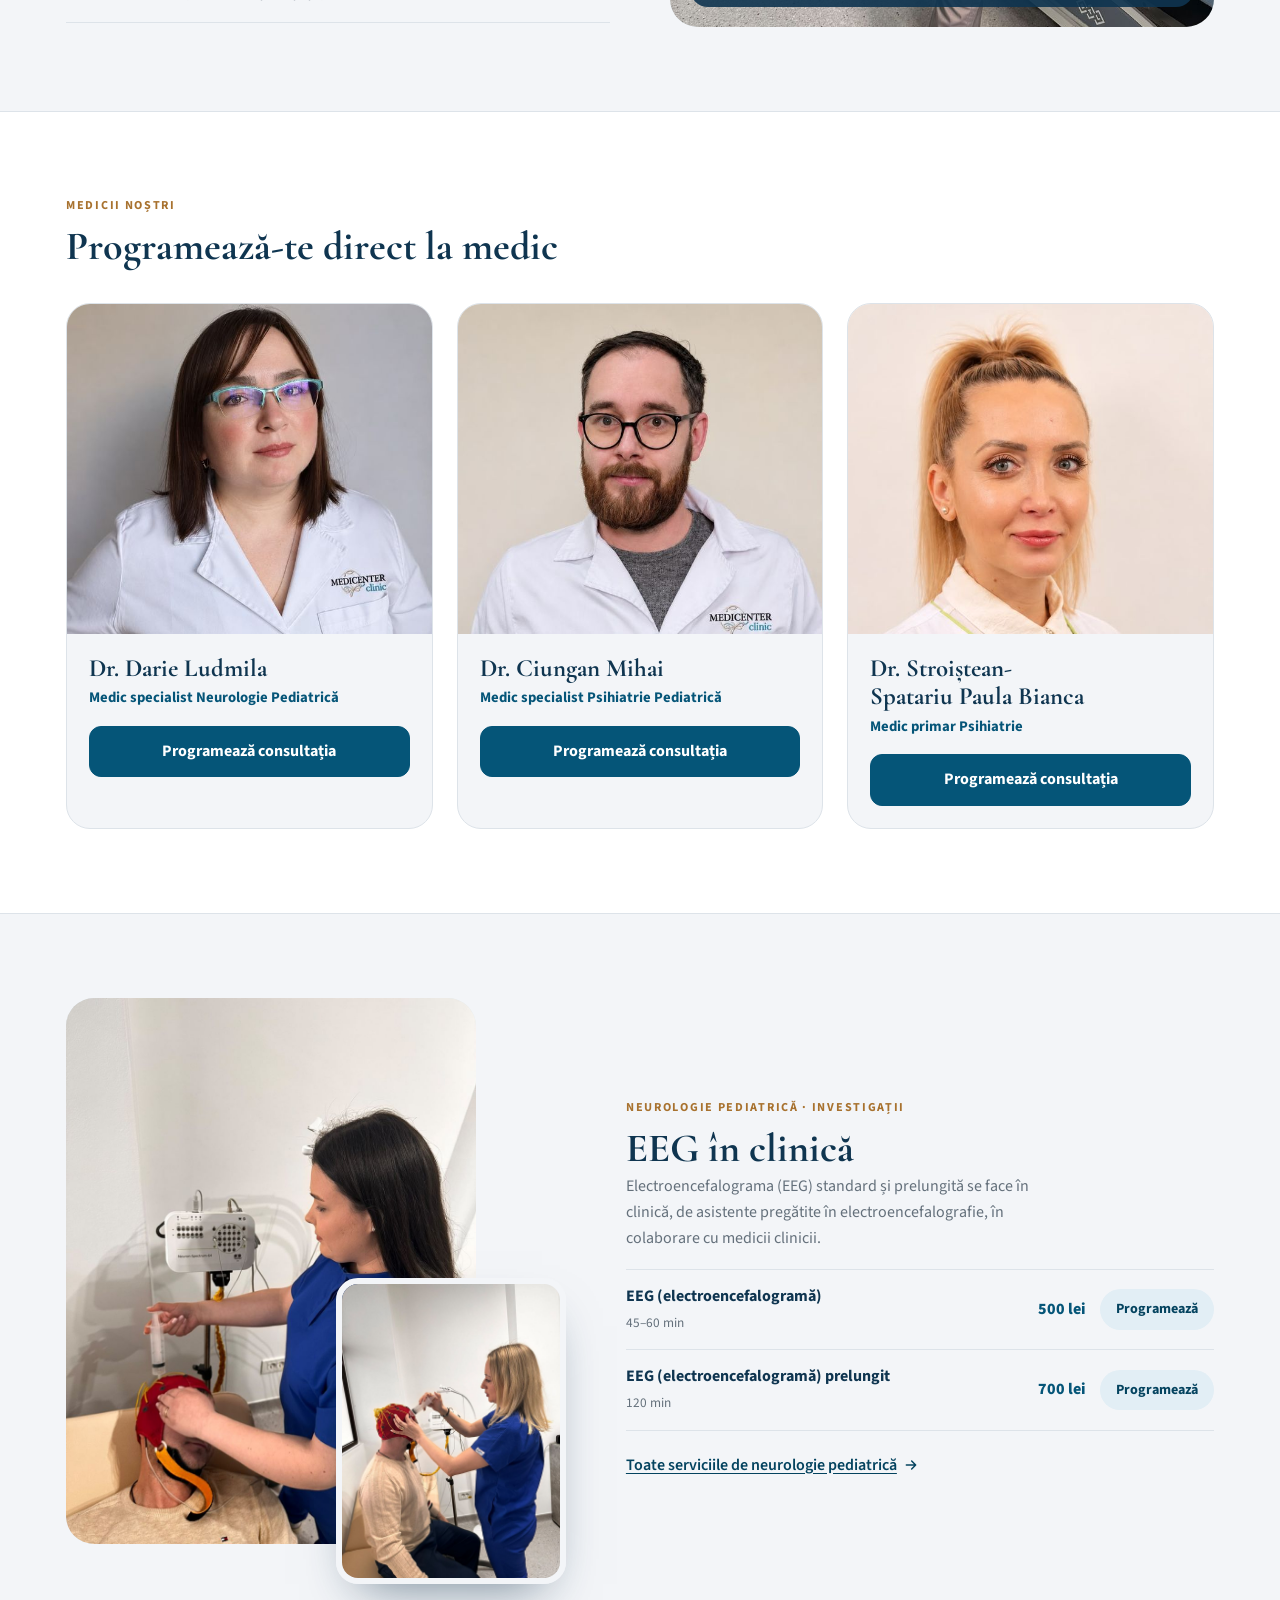
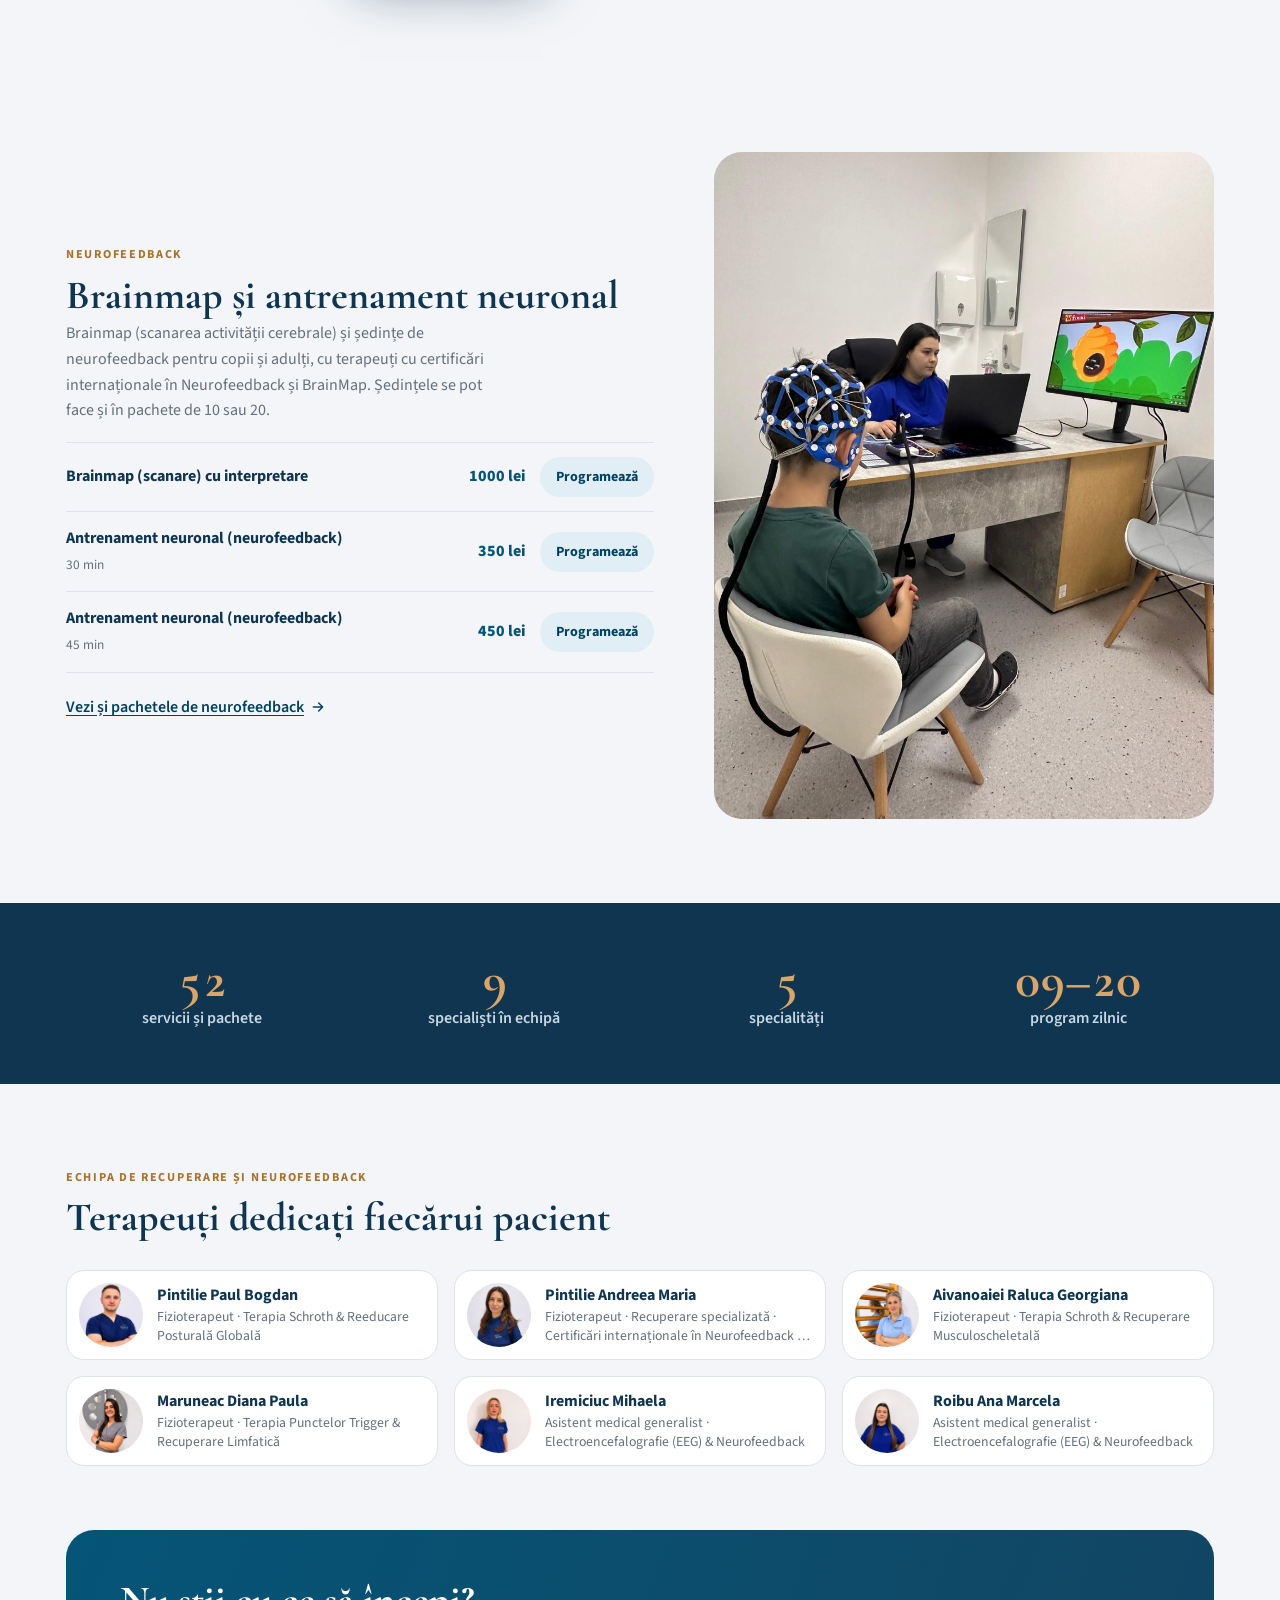
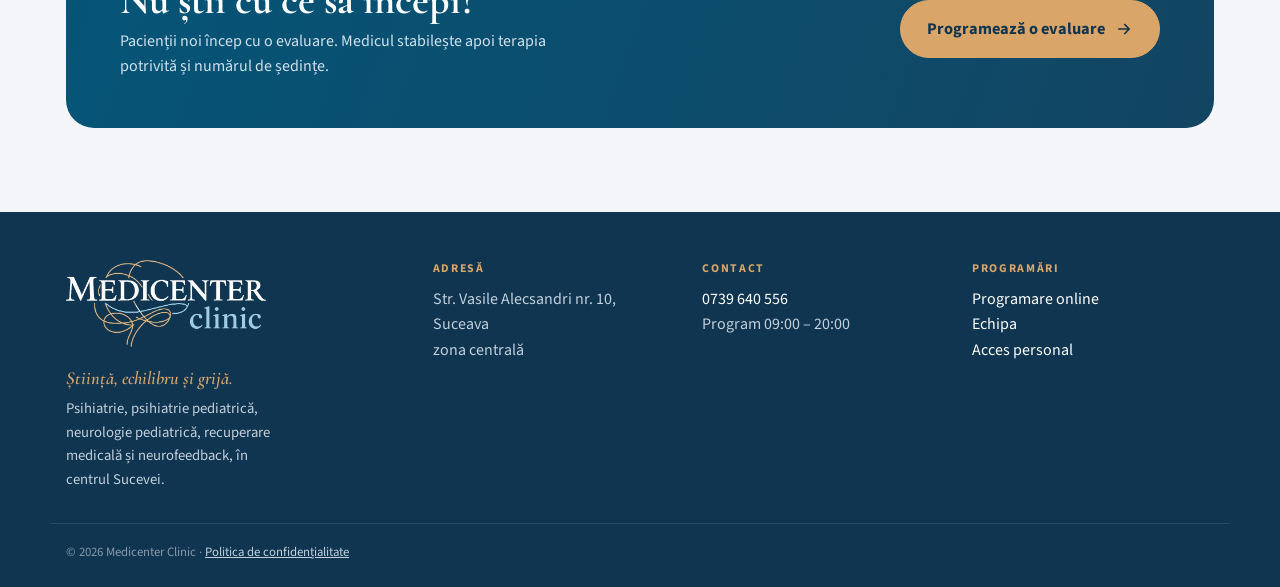
==== commit 7842e88c: "Block hours or days per section (whole clinic, recovery, kineto, massage, physio, neuro); launch on " ====
--- a/medicenter/index.html
+++ b/medicenter/index.html
@@ -4,8 +4,17 @@
 <meta charset="utf-8">
 <meta name="viewport" content="width=device-width, initial-scale=1, viewport-fit=cover">
 <title>Medicenter Clinic · Suceava</title>
-<meta name="description" content="Medicenter Clinic Suceava: kinetoterapie, masaj terapeutic, fizioterapie, neurofeedback, consultații de neurologie și psihiatrie. Programare online.">
+<meta name="description" content="Medicenter Clinic Suceava: psihiatrie, psihiatrie și neurologie pediatrică, EEG, kinetoterapie, Schroth, reeducare posturală globală, masaj, fizioterapie și neurofeedback. Programare online.">
 <meta name="theme-color" content="#0f3550">
+<link rel="canonical" href="https://medicenterclinic.ro/">
+<meta property="og:type" content="website">
+<meta property="og:locale" content="ro_RO">
+<meta property="og:site_name" content="Medicenter Clinic">
+<meta property="og:title" content="Medicenter Clinic · Suceava">
+<meta property="og:description" content="Psihiatrie, neurologie pediatrică, recuperare medicală și neurofeedback, pentru copii și adulți, în centrul Sucevei. Programare online.">
+<meta property="og:url" content="https://medicenterclinic.ro/">
+<meta property="og:image" content="https://medicenterclinic.ro/img/hero.jpg">
+<script type="application/ld+json">{"@context": "https://schema.org", "@type": "MedicalClinic", "name": "Medicenter Clinic", "url": "https://medicenterclinic.ro/", "image": "https://medicenterclinic.ro/img/hero.jpg", "logo": "https://medicenterclinic.ro/img/logo.png", "telephone": "+40739640556", "slogan": "Știință, echilibru și grijă.", "address": {"@type": "PostalAddress", "streetAddress": "Str. Vasile Alecsandri nr. 10", "addressLocality": "Suceava", "addressCountry": "RO"}, "openingHoursSpecification": [{"@type": "OpeningHoursSpecification", "dayOfWeek": ["Monday", "Tuesday", "Wednesday", "Thursday", "Friday"], "opens": "09:00", "closes": "20:00"}], "medicalSpecialty": ["Psychiatric", "Pediatric", "Neurologic", "PhysicalTherapy"], "availableService": [{"@type": "MedicalTherapy", "name": "Kinetoterapie"}, {"@type": "MedicalTherapy", "name": "Reeducare posturală globală (RPG)"}, {"@type": "MedicalTherapy", "name": "Terapia Schroth"}, {"@type": "MedicalTherapy", "name": "Masaj terapeutic"}, {"@type": "MedicalTherapy", "name": "Fizioterapie"}, {"@type": "MedicalTherapy", "name": "Neurofeedback"}, {"@type": "MedicalTherapy", "name": "EEG"}, {"@type": "MedicalTherapy", "name": "Consultație neurologie pediatrică"}, {"@type": "MedicalTherapy", "name": "Consultație psihiatrie"}, {"@type": "MedicalTherapy", "name": "Consultație psihiatrie pediatrică"}]}</script>
 <link rel="icon" href="img/icon-192.png">
 <link rel="apple-touch-icon" href="img/icon-192.png">
 <link rel="preconnect" href="https://fonts.googleapis.com">
--- a/medicenter/css/style.css
+++ b/medicenter/css/style.css
@@ -109,129 +109,115 @@
 .menu-btn { display: none; background: none; border: 1px solid var(--line); border-radius: 12px; width: 44px; height: 44px; font-size: 1.2rem; cursor: pointer; }
 body.is-admin .site-head, body.is-admin .site-foot, body.is-admin .fab { display: none; }
 
-/* ---------- hero ---------- */
-.hero {
-  position: relative; overflow: hidden; color: #fff;
-  background: radial-gradient(1200px 500px at 85% 10%, rgba(5, 85, 120, .85), transparent 60%),
-              linear-gradient(140deg, var(--navy) 0%, var(--navy-2) 60%, #1b5a7d 100%);
-}
-.hero-swirl { width: 900px; right: -180px; top: -120px; color: var(--sand); opacity: .28; }
-.hero-in { position: relative; display: grid; grid-template-columns: minmax(0, 1.1fr) minmax(0, 1fr); gap: 56px; padding-block: 72px 84px; align-items: center; }
-.hero-text { display: grid; gap: 20px; min-width: 0; }
-.hero h1 em { font-style: italic; color: var(--sand); font-weight: 600; }
-.hero .lead { color: #d4dee7; font-size: 1.15rem; max-width: 52ch; }
-.hero-cta { display: flex; flex-wrap: wrap; gap: 12px; }
-.facts { list-style: none; margin: 8px 0 0; padding: 0; display: flex; flex-wrap: wrap; gap: 14px 34px; }
-.facts li { display: flex; align-items: center; gap: 12px; }
-.facts .ico { background: rgba(255, 255, 255, .1); color: var(--sand); }
-.facts small { display: block; font-size: 0.72rem; text-transform: uppercase; letter-spacing: .12em; color: #a9b8c5; }
-.facts span { font-weight: 600; }
-
-.hero-visual { position: relative; min-width: 0; padding: 0 0 130px 70px; }
-.photo {
-  position: relative; overflow: hidden; border-radius: 26px; color: #fff;
-  background: linear-gradient(135deg, color-mix(in srgb, var(--cat, #50677a) 70%, #fff) 0%, var(--cat, #50677a) 100%);
-}
-.photo .swirl { width: 140%; left: -20%; top: -10%; opacity: .45; color: #fff; }
-.photo img { width: 100%; height: 100%; object-fit: cover; display: block; }
-.hero-photo {
-  aspect-ratio: 4 / 3.3; box-shadow: 0 30px 60px -20px rgba(0, 0, 0, .55);
-  background: linear-gradient(150deg, #7e9bb3 0%, #50677a 45%, #2d4558 100%);
-  animation: float 7s ease-in-out infinite;
-}
-.photo-icons { position: absolute; inset: 0 0 0 30%; display: grid; grid-template-columns: repeat(2, 1fr); place-items: center; padding: 10% 10% 10% 6%; gap: 8%; }
-.photo-icons i {
-  width: 100%; max-width: 110px; aspect-ratio: 1; border-radius: 28px; display: grid; place-items: center;
-  background: color-mix(in srgb, var(--cat) 55%, transparent); backdrop-filter: blur(4px);
-  border: 1px solid rgba(255, 255, 255, .35); color: #fff;
-}
-.photo-icons i:nth-child(2), .photo-icons i:nth-child(3) { transform: translateY(18%); }
-.photo-icons svg { width: 46%; }
-.float-badge {
-  position: absolute; top: 18px; right: -10px; display: inline-flex; gap: 8px; align-items: center;
-  background: var(--sand); color: var(--navy); font-weight: 700; font-size: 0.88rem; padding: 10px 16px; border-radius: 999px;
-  box-shadow: var(--shadow); animation: float 6s ease-in-out infinite reverse;
-}
-.float-badge svg { width: 16px; height: 16px; }
-@keyframes float { 50% { transform: translateY(-10px); } }
-
-.nextfree {
-  position: absolute; left: 0; bottom: 0; width: min(330px, 92%); color: var(--ink);
-  background: var(--surface); border-radius: 20px; padding: 18px; display: grid; gap: 10px;
-  box-shadow: 0 26px 50px -18px rgba(0, 0, 0, .5);
-}
-.nextfree h2 { font-size: 1.35rem; }
-.nextfree ul { list-style: none; margin: 0; padding: 0; display: grid; gap: 7px; }
-.nf {
-  width: 100%; display: flex; align-items: center; gap: 12px; text-align: left; cursor: pointer;
-  padding: 9px 12px 9px 9px; border-radius: 14px; border: 1px solid var(--line); background: var(--surface);
-  transition: border-color .2s, background .2s, transform .2s;
-}
-.nf:hover { border-color: var(--cat); background: color-mix(in srgb, var(--cat) 8%, #fff); transform: translateX(3px); }
-.nf-ico { width: 34px; height: 34px; border-radius: 10px; display: grid; place-items: center; background: color-mix(in srgb, var(--cat) 15%, #fff); color: var(--cat); flex: none; }
-.nf-ico svg { width: 20px; }
-.nf-main { display: grid; flex: 1; min-width: 0; line-height: 1.3; }
-.nf-main small { color: var(--muted); }
-.nf-time { font-weight: 800; font-variant-numeric: tabular-nums; color: var(--cat); }
-
+/* ---------- hero (fotografia recepției în dreapta, text pe bleumarin) ---------- */
+.hero { position: relative; overflow: hidden; color: #fff; background: var(--navy); }
+.hero-img {
+  position: absolute; top: 0; right: 0; width: 74%; height: 100%; object-fit: cover; object-position: right center;
+  -webkit-mask-image: linear-gradient(90deg, transparent 0, #000 30%); mask-image: linear-gradient(90deg, transparent 0, #000 30%);
+}
+.hero::after {
+  content: ""; position: absolute; inset: 0; pointer-events: none;
+  background: linear-gradient(90deg, var(--navy) 0%, rgba(15, 53, 80, .88) 34%, rgba(15, 53, 80, .2) 56%, transparent 68%);
+}
+.hero-in { position: relative; z-index: 1; padding-block: 96px 170px; }
+.hero-text { display: grid; gap: 20px; max-width: 620px; }
+.hero h1 { font-size: clamp(2.6rem, 6vw, 4.6rem); line-height: 1; }
+.hero .lead { color: #d4dee7; font-size: 1.18rem; max-width: 52ch; }
+.hero-cta { display: flex; flex-wrap: wrap; gap: 12px; margin-top: 6px; }
 .anim { animation: rise .8s cubic-bezier(.2, .7, .2, 1) both; }
 .anim.d2 { animation-delay: .15s; }
 @keyframes rise { from { transform: translateY(24px); opacity: 0; } }
 
-/* ---------- statistici ---------- */
-.stats { background: var(--sand-soft); border-bottom: 1px solid #ecdfc9; }
-.stats-in { display: grid; grid-template-columns: repeat(4, minmax(0, 1fr)); gap: 20px; padding-block: 30px; text-align: center; }
-.stats b { display: block; font: 700 2.4rem/1.1 var(--f-display); color: var(--navy); font-variant-numeric: tabular-nums; }
-.stats span { color: var(--muted); font-weight: 600; font-size: 0.92rem; }
+/* programare rapidă */
+.qb-wrap { position: relative; z-index: 2; margin-top: -110px; }
+.qb { background: var(--surface); border-radius: 24px; padding: 26px 28px; box-shadow: 0 30px 60px -30px rgba(11, 44, 68, .55); display: grid; gap: 16px; }
+.qb-head { display: flex; justify-content: space-between; align-items: baseline; gap: 6px 20px; flex-wrap: wrap; }
+.qb-head h2 { font-size: 1.85rem; color: var(--navy); }
+.qb-head p { color: var(--muted); font-weight: 600; font-size: 0.92rem; }
+.qb-fields { display: grid; grid-template-columns: minmax(0, 1.6fr) repeat(3, minmax(0, 1fr)) auto; gap: 14px; align-items: end; }
+.qb-f { display: grid; gap: 6px; min-width: 0; }
+.qb-f span { font-size: 0.8rem; font-weight: 700; color: var(--muted); }
+.qb-f select {
+  width: 100%; min-width: 0; padding: 12px 36px 12px 13px; border: 1.5px solid var(--line); border-radius: 12px; background: var(--surface);
+  font-weight: 600; appearance: none; cursor: pointer; text-overflow: ellipsis;
+  background-image: linear-gradient(45deg, transparent 50%, var(--muted) 50%), linear-gradient(135deg, var(--muted) 50%, transparent 50%);
+  background-position: calc(100% - 18px) 52%, calc(100% - 13px) 52%; background-size: 5px 5px; background-repeat: no-repeat;
+}
+.qb-f select:hover { border-color: var(--slate); }
+.qb-f select:disabled { opacity: .55; cursor: not-allowed; }
+.qb-go { border-radius: 12px; padding-block: 13px; white-space: nowrap; }
+
+.tiles { display: grid; grid-template-columns: repeat(4, minmax(0, 1fr)); gap: 18px; margin-top: 28px; }
+.tile {
+  display: flex; align-items: center; gap: 14px; padding: 20px; border-radius: 18px; background: var(--surface);
+  border: 1px solid var(--line); color: var(--muted); text-decoration: none; text-align: left; font-size: 0.92rem; cursor: pointer;
+  transition: border-color .2s, transform .2s;
+}
+div.tile { cursor: default; }
+a.tile:hover, button.tile:hover { border-color: var(--slate); transform: translateY(-2px); }
+.tile .ico { width: 52px; height: 52px; border-radius: 14px; background: var(--slate-soft); color: var(--slate); }
+.tile b { display: block; color: var(--navy); font-size: 1.05rem; }
 
 /* ---------- secții ---------- */
 .sec { padding-block: 84px; }
 .sec-head { max-width: 640px; margin: 0 auto 44px; text-align: center; display: grid; gap: 10px; }
-.cats { display: grid; grid-template-columns: repeat(4, minmax(0, 1fr)); gap: 22px; }
-.cat {
-  display: grid; grid-template-rows: auto 1fr; background: var(--surface); border-radius: 22px; overflow: hidden;
-  border: 1px solid var(--line); transition: transform .35s, box-shadow .35s;
-}
-.cat:hover { transform: translateY(-8px); box-shadow: 0 26px 46px -22px color-mix(in srgb, var(--cat) 70%, #000); }
-.cat-photo { height: 150px; border-radius: 0; display: grid; place-items: center; }
-.cat-ico {
-  position: relative; width: 74px; height: 74px; border-radius: 22px; display: grid; place-items: center;
-  background: rgba(255, 255, 255, .2); border: 1px solid rgba(255, 255, 255, .45); transition: transform .4s;
-}
-.cat:hover .cat-ico { transform: scale(1.08) rotate(-4deg); }
-.cat-ico svg { width: 40px; }
-.cat-body { padding: 22px 20px 20px; display: grid; gap: 10px; align-content: start; }
-.cat h3 { font: 700 1.45rem/1.15 var(--f-display); }
-.cat-body > p { color: var(--muted); font-size: 0.94rem; }
-.cat-list { list-style: none; margin: 4px 0 0; padding: 0; display: grid; gap: 0; }
-.cat-list li { display: flex; justify-content: space-between; gap: 10px; padding: 7px 0; border-top: 1px dashed var(--line); font-size: 0.88rem; }
-.cat-list b { color: var(--cat); white-space: nowrap; }
-.cat-link { display: inline-flex; align-items: center; gap: 6px; font-weight: 700; color: var(--cat); text-decoration: none; margin-top: 6px; }
-.cat-link svg { width: 16px; transition: transform .2s; }
-.cat-link:hover svg { transform: translateX(4px); }
-
-.methods-sec { background: var(--surface); border-block: 1px solid var(--line); padding-block: 64px; }
-.methods { display: grid; grid-template-columns: minmax(0, 0.8fr) minmax(0, 1.4fr); gap: 40px; align-items: center; }
-.methods h2 { margin-top: 8px; }
-.method-chips { list-style: none; margin: 0; padding: 0; display: flex; flex-wrap: wrap; gap: 10px; }
-.method-chips li {
-  padding: 9px 16px; border-radius: 999px; font-weight: 600; font-size: 0.94rem;
-  background: color-mix(in srgb, var(--cat) 11%, #fff); color: color-mix(in srgb, var(--cat) 80%, #000);
-  border: 1px solid color-mix(in srgb, var(--cat) 25%, #fff); transition: transform .2s;
-}
-.method-chips li:hover { transform: translateY(-2px); }
-
-.steps-list { list-style: none; counter-reset: s; margin: 0; padding: 0; display: grid; grid-template-columns: repeat(3, minmax(0, 1fr)); gap: 24px; }
-.steps-list li {
-  counter-increment: s; display: grid; gap: 6px; padding: 28px 24px; background: var(--surface); border-radius: 20px;
-  border: 1px solid var(--line); position: relative;
-}
-.steps-list li::before {
-  content: counter(s); width: 52px; height: 52px; border-radius: 50%; display: grid; place-items: center; margin-bottom: 8px;
-  font: 700 1.6rem/1 var(--f-display); color: var(--navy); background: var(--sand);
-}
-.steps-list b { font-size: 1.1rem; }
-.steps-list span { color: var(--muted); }
+.sec h2 { color: var(--navy); margin-top: 8px; }
+.split { display: grid; grid-template-columns: minmax(0, 1fr) minmax(0, 1fr); gap: 60px; align-items: center; }
+.spec-list { list-style: none; margin: 26px 0 0; padding: 0; border-top: 1px solid var(--line); }
+.spec-list li { border-bottom: 1px solid var(--line); }
+.spec-list button {
+  width: 100%; display: grid; grid-template-columns: 56px minmax(0, 1fr) auto; align-items: center; gap: 8px;
+  padding: 18px 4px; background: none; border: 0; text-align: left; cursor: pointer;
+}
+.spec-list b { font: 700 1.8rem/1 var(--f-display); color: var(--sand-deep); }
+.spec-list strong { display: block; font: 700 1.6rem/1.15 var(--f-display); color: var(--navy); }
+.spec-list small { display: block; color: var(--muted); font-size: 0.92rem; }
+.spec-list svg { width: 20px; color: var(--slate); transition: transform .2s; }
+.spec-list button:hover svg { transform: translateX(5px); }
+.spec-list button:hover strong { color: var(--slate); }
+.feature { position: relative; margin: 0; border-radius: 28px; overflow: hidden; aspect-ratio: 4 / 4.6; background: var(--slate-soft); }
+.feature img { width: 100%; height: 100%; object-fit: cover; object-position: center 30%; display: block; }
+.feature figcaption {
+  position: absolute; left: 20px; right: 20px; bottom: 20px; padding: 18px 20px; border-radius: 18px;
+  background: rgba(15, 53, 80, .9); color: #fff; display: grid; gap: 2px;
+}
+.feature figcaption b { font: 700 1.4rem/1.2 var(--f-display); }
+.feature figcaption span { color: #cfe0ec; font-size: 0.9rem; }
+.feature ul { list-style: none; margin: 10px 0 0; padding: 0; display: flex; flex-wrap: wrap; gap: 6px; }
+.feature li { background: rgba(255, 255, 255, .13); padding: 4px 11px; border-radius: 999px; font-size: 0.82rem; font-weight: 700; }
+
+.docs-sec { background: var(--surface); border-block: 1px solid var(--line); }
+.doc-grid { display: grid; grid-template-columns: repeat(3, minmax(0, 1fr)); gap: 24px; margin-top: 34px; }
+.doc-card { border-radius: 24px; overflow: hidden; background: var(--paper); border: 1px solid var(--line); display: grid; grid-template-rows: auto 1fr; }
+.doc-img { width: 100%; height: 330px; object-fit: cover; object-position: center 18%; display: block; }
+.doc-img.monogram { display: grid; font-size: 4rem; }
+.doc-card > div { padding: 20px 22px 22px; display: grid; gap: 4px; align-content: start; }
+.doc-card h3 { font: 700 1.55rem/1.15 var(--f-display); color: var(--navy); }
+.doc-card p { color: var(--slate); font-weight: 700; font-size: 0.92rem; margin-bottom: 12px; }
+.doc-card .btn { align-self: end; border-radius: 12px; }
+
+.stats { background: var(--navy); color: #fff; }
+.stats-in { display: grid; grid-template-columns: repeat(4, minmax(0, 1fr)); gap: 20px; padding-block: 52px; text-align: center; }
+.stats b { display: block; font: 700 3.2rem/1 var(--f-display); color: var(--sand); font-variant-numeric: tabular-nums; }
+.stats span { color: #c6d6e2; font-weight: 600; }
+
+.mini-team { display: grid; grid-template-columns: repeat(auto-fill, minmax(300px, 1fr)); gap: 16px; margin-top: 30px; }
+.mini {
+  display: flex; align-items: center; gap: 14px; padding: 12px; border-radius: 18px; background: var(--surface);
+  border: 1px solid var(--line); text-decoration: none; color: var(--muted); font-size: 0.86rem; line-height: 1.35; transition: border-color .2s;
+}
+.mini:hover { border-color: var(--slate); }
+.mini > span:last-child { display: -webkit-box; -webkit-line-clamp: 3; -webkit-box-orient: vertical; overflow: hidden; }
+.mini b { display: block; color: var(--navy); font-size: 1rem; margin-bottom: 2px; }
+.mini-img { width: 64px; height: 64px; border-radius: 50%; object-fit: cover; object-position: center 15%; flex: none; }
+.mini-img.monogram { font-size: 1.4rem; }
+.start-card {
+  margin-top: 64px; padding: 48px 54px; border-radius: 28px; color: #fff;
+  background: linear-gradient(110deg, var(--slate) 0%, var(--navy-2) 100%);
+  display: flex; justify-content: space-between; align-items: center; gap: 24px; flex-wrap: wrap;
+}
+.start-card h2 { color: #fff; margin: 0 0 6px; }
+.start-card p { color: #d2e0ea; max-width: 56ch; }
 
 .cta-band {
   position: relative; overflow: hidden; color: #fff;
@@ -240,6 +226,29 @@
 .cta-band .swirl { width: 700px; left: -120px; top: -140px; color: var(--sand); opacity: .25; }
 .cta-in { position: relative; display: flex; justify-content: space-between; align-items: center; gap: 28px; flex-wrap: wrap; padding-block: 64px; }
 .cta-in p { color: #cbd7e1; margin-top: 6px; }
+
+@media (max-width: 1040px) {
+  .qb-fields { grid-template-columns: repeat(2, minmax(0, 1fr)); }
+  .qb-svc { grid-column: 1 / -1; }
+  .qb-go { grid-column: 1 / -1; }
+  .tiles { grid-template-columns: repeat(2, minmax(0, 1fr)); }
+}
+@media (max-width: 860px) {
+  .hero-img { position: relative; display: block; width: 100%; height: 270px; object-position: 84% center;
+    -webkit-mask-image: linear-gradient(180deg, #000 55%, transparent 100%); mask-image: linear-gradient(180deg, #000 55%, transparent 100%); }
+  .hero::after { display: none; }
+  .hero-in { padding-block: 0 140px; margin-top: -18px; }
+  .split { grid-template-columns: minmax(0, 1fr); gap: 36px; }
+  .doc-grid { grid-template-columns: minmax(0, 1fr); max-width: 460px; }
+}
+@media (max-width: 560px) {
+  .qb { padding: 20px 18px; }
+  .qb-fields, .tiles { grid-template-columns: minmax(0, 1fr); }
+  .stats b { font-size: 2.6rem; }
+  .start-card { padding: 32px 24px; }
+  .spec-list button { grid-template-columns: 44px minmax(0, 1fr) auto; }
+  .spec-list strong { font-size: 1.35rem; }
+}
 
 /* ---------- pagini interioare ---------- */
 .page-hero {
@@ -426,6 +435,7 @@
 
 /* ---------- admin ---------- */
 .admin-login {
+  align-content: center; gap: 18px;
   min-height: 100vh; display: grid; place-items: center; padding: 24px var(--gutter-r) 24px var(--gutter-l);
   background: linear-gradient(140deg, var(--navy) 0%, var(--navy-2) 70%, #1b5a7d 100%); position: relative; overflow: hidden;
 }
@@ -528,13 +538,7 @@
 .inline input { width: 110px !important; }
 
 /* ---------- ecrane mici ---------- */
-@media (max-width: 1040px) {
-  .cats { grid-template-columns: repeat(2, minmax(0, 1fr)); }
-}
 @media (max-width: 980px) {
-  .hero-in { grid-template-columns: minmax(0, 1fr); padding-block: 48px 60px; gap: 40px; }
-  .hero-visual { max-width: 560px; }
-  .methods { grid-template-columns: minmax(0, 1fr); gap: 20px; }
   .bk-grid { grid-template-columns: minmax(0, 1fr); }
   .summary { position: static; }
   .adm-body { grid-template-columns: minmax(0, 1fr); }
@@ -551,12 +555,8 @@
   .nav .btn { margin-top: 12px; }
   .brand img { height: 42px; }
   .sec { padding-block: 60px; }
-  .hero-visual { padding: 0 0 190px 0; }
-  .photo-icons { inset: 0; padding: 10%; }
-  .float-badge { right: 8px; }
-  .nextfree { width: 92%; left: 4%; }
   .stats-in { grid-template-columns: repeat(2, minmax(0, 1fr)); }
-  .cats, .steps-list, .date-grid { grid-template-columns: minmax(0, 1fr); }
+  .date-grid { grid-template-columns: minmax(0, 1fr); }
   .prices li { grid-template-columns: minmax(0, 1fr) auto; padding-inline: 4px; }
   .prices li .btn { grid-column: 1 / -1; justify-self: start; }
   .pricelist { padding-inline: 16px; }
@@ -611,6 +611,7 @@
 .choice.on svg { color: var(--ok); }
 .info-box { background: var(--slate-soft); color: var(--slate-deep); padding: 10px 14px; border-radius: 12px; font-size: 0.92rem; margin-bottom: 6px; }
 .info-box.ok { background: var(--ok-soft); color: var(--ok); }
+.info-box.warn { background: var(--warn-soft); color: var(--warn); }
 .form fieldset { border: 0; padding: 0; margin: 10px 0 0; display: flex; flex-wrap: wrap; gap: 8px; }
 .form legend { font-size: 0.875rem; color: var(--muted); font-weight: 600; margin-bottom: 6px; padding: 0; }
 .pill { position: relative; margin: 0 !important; }
@@ -698,12 +699,6 @@
 /* ---------- echipa ---------- */
 .monogram { display: grid; place-items: center; background: linear-gradient(150deg, var(--slate-soft), #d6e1ea); color: var(--slate-deep);
   font: 700 2.4rem/1 var(--f-display); letter-spacing: .04em; }
-.team-sec { background: var(--surface); border-block: 1px solid var(--line); }
-.doc-cards { display: grid; grid-template-columns: repeat(3, minmax(0, 1fr)); gap: 22px; }
-.doc { display: grid; gap: 14px; text-align: center; justify-items: center; }
-.doc-photo { width: 180px; height: 180px; border-radius: 50%; object-fit: cover; object-position: center 20%; box-shadow: 0 0 0 6px var(--sand-soft); }
-.doc h3 { font: 700 1.35rem/1.2 var(--f-display); }
-.doc p { color: var(--muted); font-size: 0.94rem; }
 .center { text-align: center; margin-top: 36px; }
 .team-intro { max-width: 760px; display: grid; gap: 12px; font-size: 1.08rem; color: var(--ink); }
 .team-group { margin-top: 30px; }
@@ -716,7 +711,7 @@
 .member-role { color: var(--sand-deep); font-weight: 700; font-size: 0.9rem; }
 .member-body p:not(.member-role) { color: var(--muted); font-size: 0.94rem; }
 .member-body .btn { justify-self: start; margin-top: 4px; }
-@media (max-width: 860px) { .doc-cards { grid-template-columns: minmax(0, 1fr); } .members { grid-template-columns: minmax(0, 1fr); } }
+@media (max-width: 860px) { .members { grid-template-columns: minmax(0, 1fr); } }
 .member-photo.monogram { display: grid; place-items: center; }
 .team-group .section-title { margin-bottom: 20px; }
 .member-photo { height: auto; }
@@ -727,3 +722,131 @@
 .specialties li { display: flex; align-items: center; gap: 8px; }
 .specialties li::before { content: ""; width: 6px; height: 6px; border-radius: 50%; background: var(--sand); }
 .foot-tag em { display: block; font: italic 600 1.15rem/1.3 var(--f-display); color: var(--sand); margin-bottom: 6px; }
+
+/* agenda pe telefon */
+.install-steps { display: grid; grid-template-columns: repeat(2, minmax(0, 1fr)); gap: 14px; }
+.install-steps section { border: 1px solid var(--line); border-radius: 14px; padding: 14px 16px; }
+.install-steps section.here { border-color: var(--slate); background: var(--slate-soft); }
+.install-steps h3 { margin: 0 0 6px; }
+.install-steps ol { margin: 0; padding-left: 20px; display: grid; gap: 4px; }
+@media (max-width: 640px) { .install-steps { grid-template-columns: minmax(0, 1fr); } }
+
+.big-steps { margin: 0; padding-left: 26px; display: grid; gap: 10px; font-size: 1.08rem; }
+.big-steps li::marker { font-weight: 800; color: var(--slate); }
+.big-install { font-size: 1.1rem; padding-block: 16px; }
+.center-text { text-align: center; }
+.qr-box { display: flex; gap: 18px; align-items: center; }
+.qr-box img { flex: none; border-radius: 12px; border: 1px solid var(--line); }
+.login-install { width: min(400px, 100%); position: relative; display: grid; gap: 12px; box-shadow: 0 30px 60px -20px rgba(0, 0, 0, .5); }
+.login-install h2 { font-size: 1.4rem; color: var(--navy); }
+@media (max-width: 520px) { .qr-box { flex-direction: column; text-align: center; } }
+
+.share-ico { width: 1.15em; height: 1.15em; vertical-align: -0.2em; color: #0a84ff; }
+.install-banner {
+  position: fixed; left: 10px; right: 10px; bottom: calc(10px + env(safe-area-inset-bottom, 0px)); z-index: 40;
+  display: flex; flex-wrap: wrap; align-items: center; gap: 8px 12px; padding: 14px 44px 14px 16px; border-radius: 16px;
+  background: var(--navy); color: #fff; font-size: 0.95rem; line-height: 1.4; box-shadow: 0 18px 40px -12px rgba(0, 0, 0, .55);
+}
+.install-banner .share-ico { color: #7cc0ff; }
+.ib-close { position: absolute; top: 6px; right: 6px; width: 34px; height: 34px; border: 0; border-radius: 50%; background: rgba(255,255,255,.12); color: #fff; font-size: 1.3rem; cursor: pointer; }
+.admin:has(.install-banner) { padding-bottom: 120px; }
+.ib-text { flex: 1 1 220px; }
+
+/* EEG și neurofeedback (prima pagină) */
+.split-rev { grid-template-columns: minmax(0, 0.85fr) minmax(0, 1fr); }
+.eeg-photo { aspect-ratio: 3 / 4; }
+.eeg-photo img { object-position: center 40%; }
+.eeg-lead { margin: 4px 0 18px; max-width: 54ch; }
+.eeg-list { list-style: none; margin: 0 0 16px; padding: 0; border-top: 1px solid var(--line); }
+.eeg-list li { display: grid; grid-template-columns: minmax(0, 1fr) auto auto; gap: 8px 14px; align-items: center; padding: 14px 0; border-bottom: 1px solid var(--line); }
+.eeg-list b { display: block; color: var(--navy); }
+.eeg-list small { color: var(--muted); }
+.eeg-list em { font-style: normal; font-weight: 800; color: var(--slate); white-space: nowrap; }
+.eeg-list + .link-btn { display: inline-flex; align-items: center; gap: 6px; }
+.eeg-list + .link-btn svg { width: 16px; }
+@media (max-width: 860px) { .split-rev { grid-template-columns: minmax(0, 1fr); } .eeg-photo { max-height: 460px; aspect-ratio: auto; } }
+@media (max-width: 480px) { .eeg-list li { grid-template-columns: minmax(0, 1fr) auto; } .eeg-list li .btn { grid-column: 1 / -1; justify-self: start; } }
+
+.eeg-photos { position: relative; padding: 0 0 40px 0; }
+.eeg-photos .eeg-photo { width: 82%; }
+.eeg-inset { position: absolute; right: 0; bottom: 0; width: 46%; aspect-ratio: 3 / 4; margin: 0; border-radius: 22px; overflow: hidden;
+  border: 6px solid var(--paper); box-shadow: 0 24px 50px -24px rgba(11, 44, 68, .6); }
+.eeg-inset img { width: 100%; height: 100%; object-fit: cover; object-position: 60% 35%; display: block; }
+@media (max-width: 860px) {
+  .eeg-photos .eeg-photo { width: 78%; max-height: none; aspect-ratio: 3 / 4; }
+  .eeg-inset { width: 44%; }
+}
+
+.eeg-photos.single { padding: 0; }
+.eeg-photos.single .eeg-photo { width: 100%; }
+.split-fwd { grid-template-columns: minmax(0, 1fr) minmax(0, 0.85fr); }
+@media (max-width: 860px) {
+  .split-fwd { grid-template-columns: minmax(0, 1fr); }
+  .split-fwd .eeg-photos { order: -1; }
+  .eeg-photos.single .eeg-photo { width: 100%; max-height: 460px; aspect-ratio: auto; }
+}
+
+.pl-top { display: grid; gap: 4px 24px; align-items: center; padding-top: 10px; }
+.pl-top.has-photo { grid-template-columns: minmax(0, 1fr) 340px; }
+.pl-blurb { color: var(--muted); margin: 0 0 8px; max-width: 60ch; }
+.pl-photo { width: 100%; height: 220px; object-fit: cover; border-radius: 16px; display: block; margin-bottom: 6px; }
+@media (max-width: 760px) {
+  .pl-top.has-photo { grid-template-columns: minmax(0, 1fr); }
+  .pl-top.has-photo .pl-photo { order: -1; height: auto; aspect-ratio: 16 / 11; }
+}
+
+/* locuri setate manual și terapeut */
+.cnt.capo { background: var(--sand-soft); color: var(--sand-deep); border: 1px solid #ecd3ae; font-weight: 800; }
+.ag-cell.closed { background: repeating-linear-gradient(135deg, #f6efe4 0 8px, #fbf7f0 8px 16px); }
+.bchip .bt { display: block; font-size: 0.72rem; font-weight: 700; color: color-mix(in srgb, var(--cat) 75%, #000); }
+.caps-card h3 { margin: 0 0 4px; }
+.cap-row { display: grid; grid-template-columns: minmax(0, 1fr) 96px; gap: 10px; align-items: center; padding: 6px 0; border-bottom: 1px dashed var(--line); }
+.cap-row label { margin: 0; font-weight: 700; display: flex; align-items: center; gap: 8px; flex-wrap: wrap; }
+.cap-row label small { color: var(--muted); font-weight: 500; }
+.cap-row input { text-align: center; }
+.kv.kv-select { display: grid; gap: 6px; }
+.kv-select select { width: 100%; min-width: 0; padding: 10px 12px; border: 1.5px solid var(--line); border-radius: 12px; background: var(--surface); font-weight: 600; }
+.caps-card { border: 1.5px solid #ecd3ae; }
+
+.day-close { margin-top: 10px; padding-top: 12px; border-top: 1px solid var(--line); display: grid; gap: 8px; }
+.ag-day.shut { background: repeating-linear-gradient(135deg, #f6efe4 0 8px, #fbf7f0 8px 16px); }
+.ag-day small { display: block; font-size: 0.7rem; font-weight: 800; color: var(--sand-deep); text-transform: uppercase; letter-spacing: .08em; }
+
+/* butoane mari în panoul agendei */
+.act-title { margin: 4px 0 10px; font-size: 1rem; }
+.act-grid { display: grid; grid-template-columns: repeat(2, minmax(0, 1fr)); gap: 10px; }
+.act {
+  display: flex; flex-direction: column; align-items: center; justify-content: center; gap: 6px; min-height: 78px; padding: 12px 8px;
+  border-radius: 14px; border: 1.5px solid var(--line); background: var(--surface); color: var(--ink); font-weight: 700; font-size: 0.92rem;
+  text-align: center; text-decoration: none; cursor: pointer; transition: border-color .15s, background .15s, transform .15s;
+}
+.act svg { width: 24px; height: 24px; color: var(--slate); }
+.act:hover { border-color: var(--slate); transform: translateY(-1px); }
+.act.on { border-color: var(--slate); background: var(--slate-soft); }
+.act.ok { background: var(--ok-soft); border-color: #bfe4d0; color: var(--ok); }
+.act.ok svg { color: var(--ok); }
+.act.bad { color: var(--bad); border-color: var(--bad-soft); }
+.act.bad svg { color: var(--bad); }
+.act.bad.on { background: var(--bad-soft); }
+.act.wa { background: #e7f7ee; border-color: #c4ead3; color: #1a7f45; }
+.act.wa svg { color: #1a7f45; }
+.sub-form { margin-top: 14px; padding: 14px; border-radius: 14px; background: var(--paper); border: 1px solid var(--line); display: grid; gap: 8px; }
+.sub-form h3 { margin: 0 0 4px; }
+.slot-state { margin: 0 0 12px; padding: 10px 12px; border-radius: 12px; background: var(--slate-soft); color: var(--slate-deep); font-weight: 600; }
+.slot-state.shut { background: var(--sand-soft); color: var(--sand-deep); }
+
+/* alegerea a ce se blochează */
+.block-opts { display: grid; gap: 8px; }
+.block-opt {
+  display: flex; align-items: center; gap: 12px; width: 100%; text-align: left; line-height: 1.3;
+  padding: 12px 14px; border-radius: 12px; border: 1.5px solid var(--bad-soft); background: var(--surface); color: var(--ink); cursor: pointer; font: inherit;
+}
+.block-opt > svg { flex: none; width: 22px; height: 22px; color: var(--bad); }
+.block-opt .bo-txt { flex: 1 1 auto; min-width: 0; display: grid; gap: 2px; }
+.block-opt .bo-txt small { color: var(--muted); font-size: 0.82rem; }
+.block-opt .bo-tag { flex: none; padding: 4px 10px; border-radius: 999px; font-weight: 800; font-size: 0.8rem; background: var(--bad-soft); color: var(--bad); white-space: nowrap; }
+.block-opt.is-blocked { background: var(--sand-soft); border-color: #ecd3ae; }
+.block-opt.is-blocked > svg { color: var(--sand-deep); }
+.block-opt.is-blocked .bo-tag { background: var(--sand); color: var(--navy); }
+.block-opt:hover { border-color: var(--bad); }
+.ag-day.part { background: repeating-linear-gradient(135deg, #fbf4ea 0 8px, #fff 8px 16px); }
